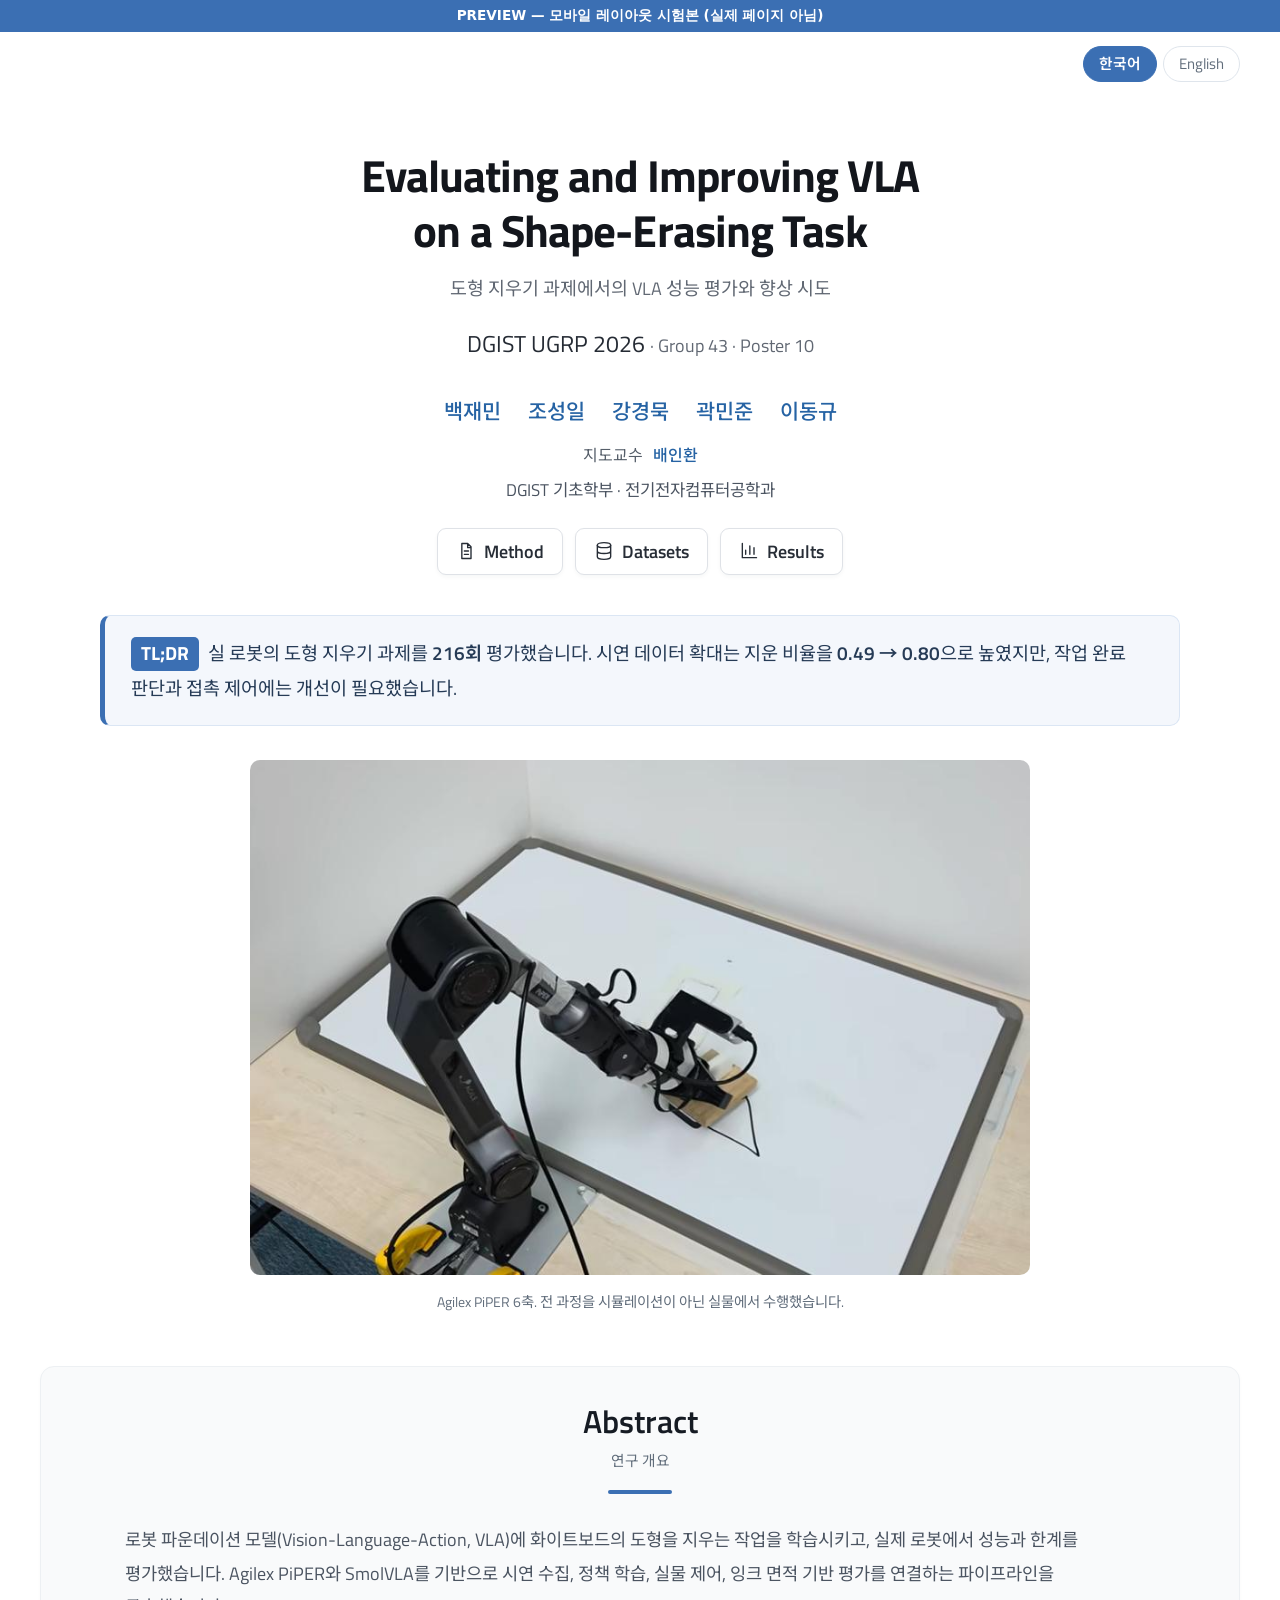
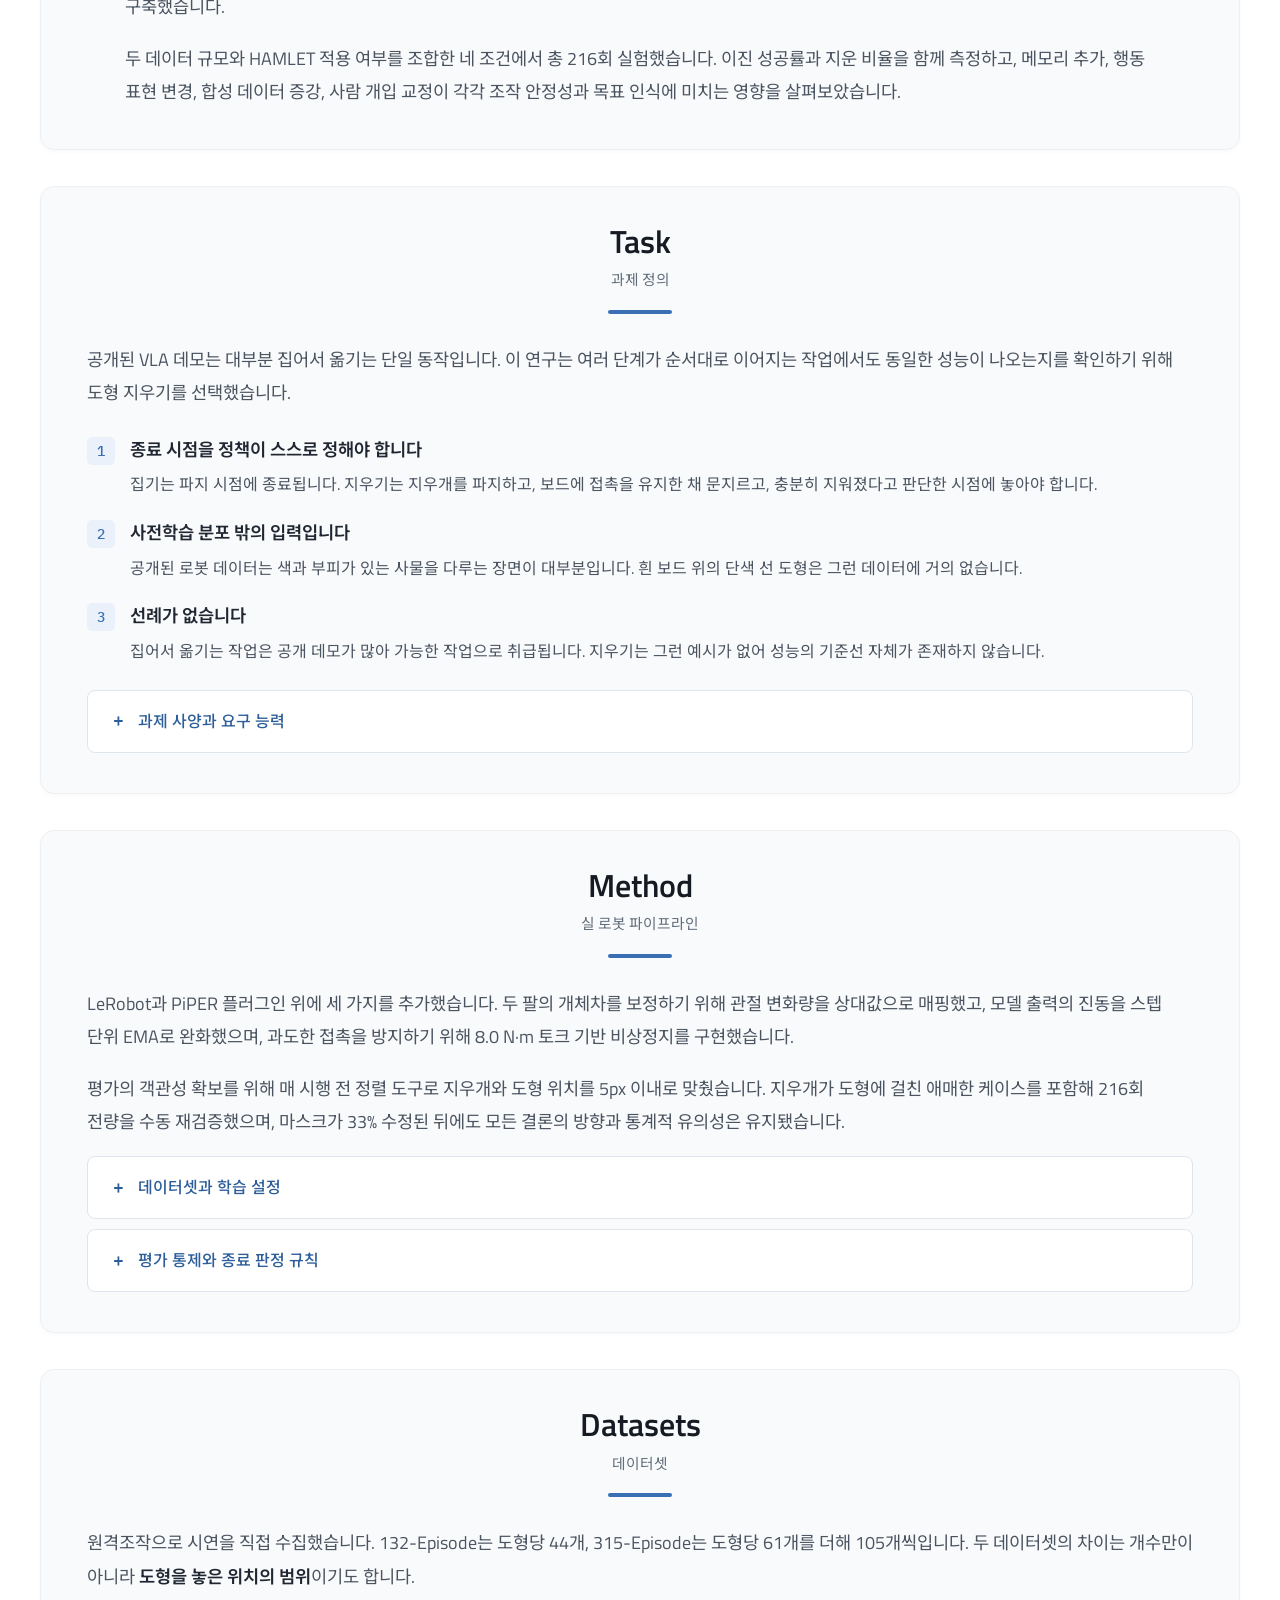
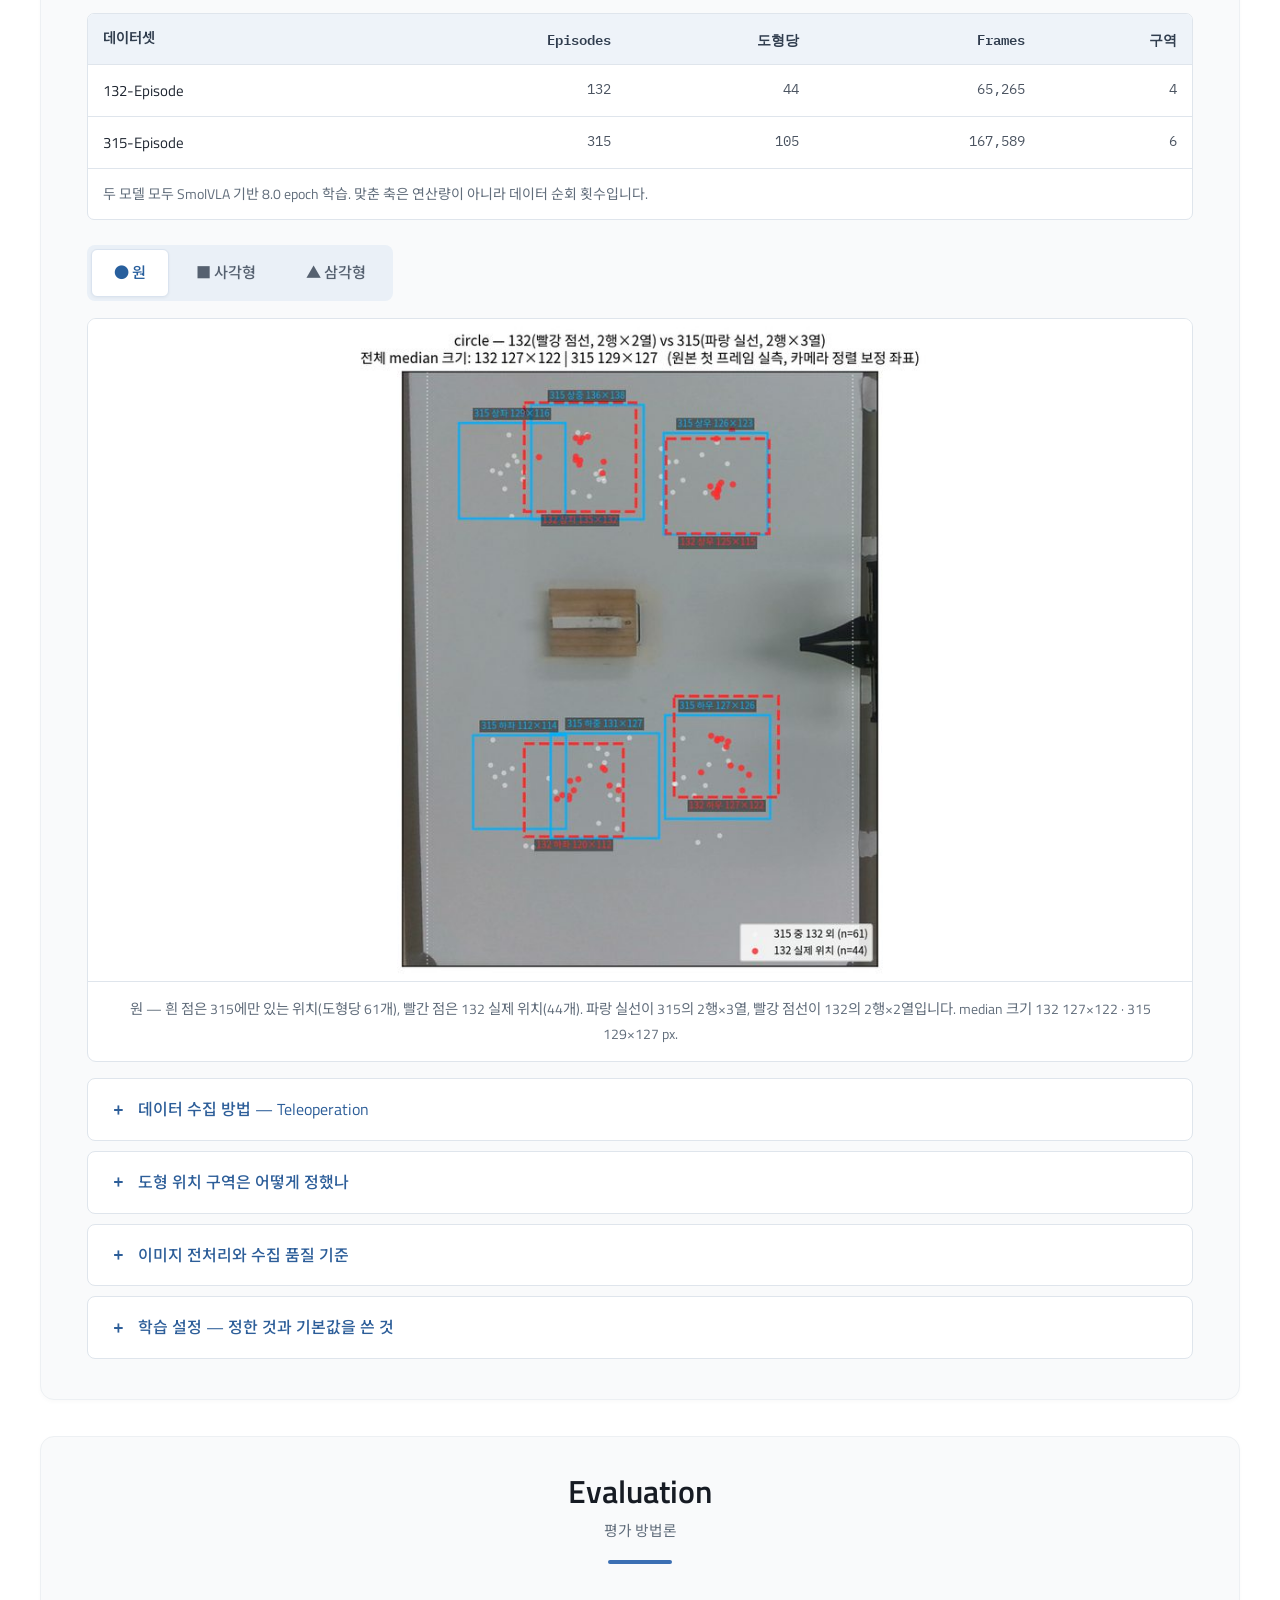
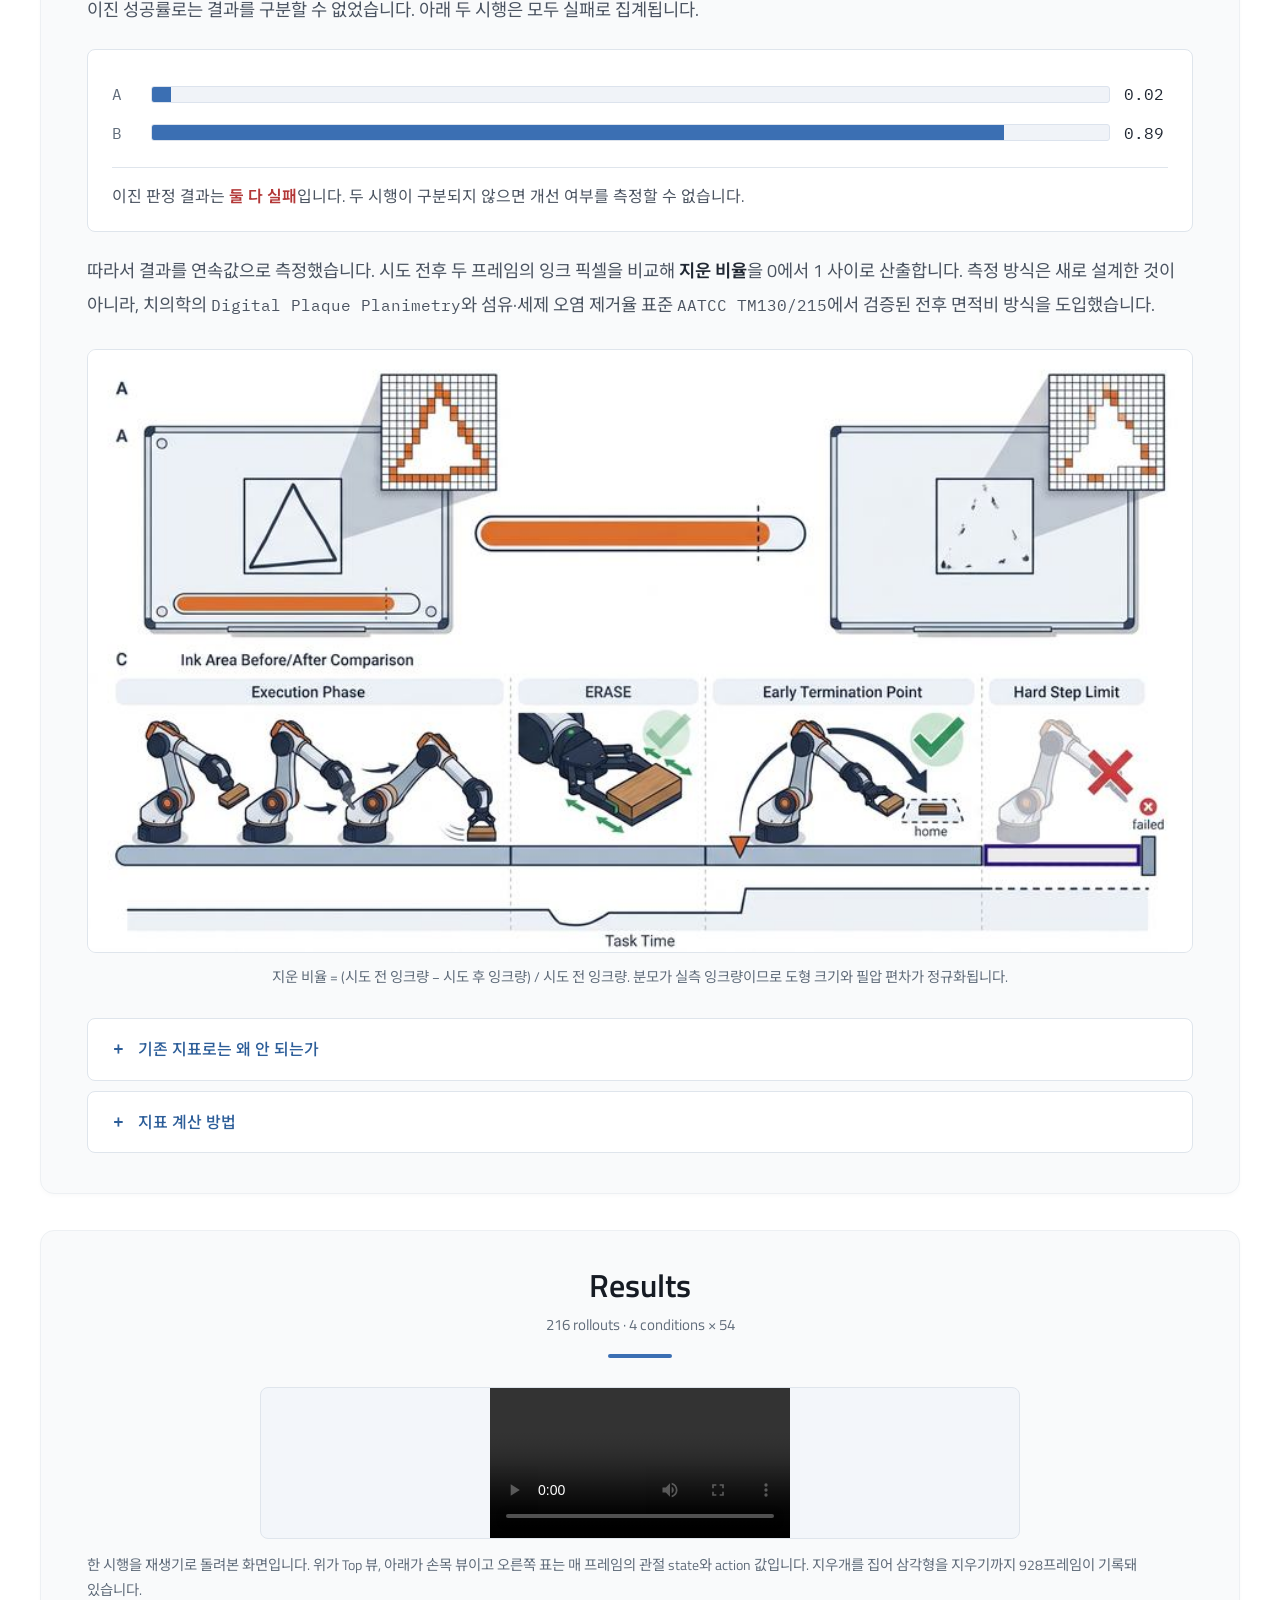
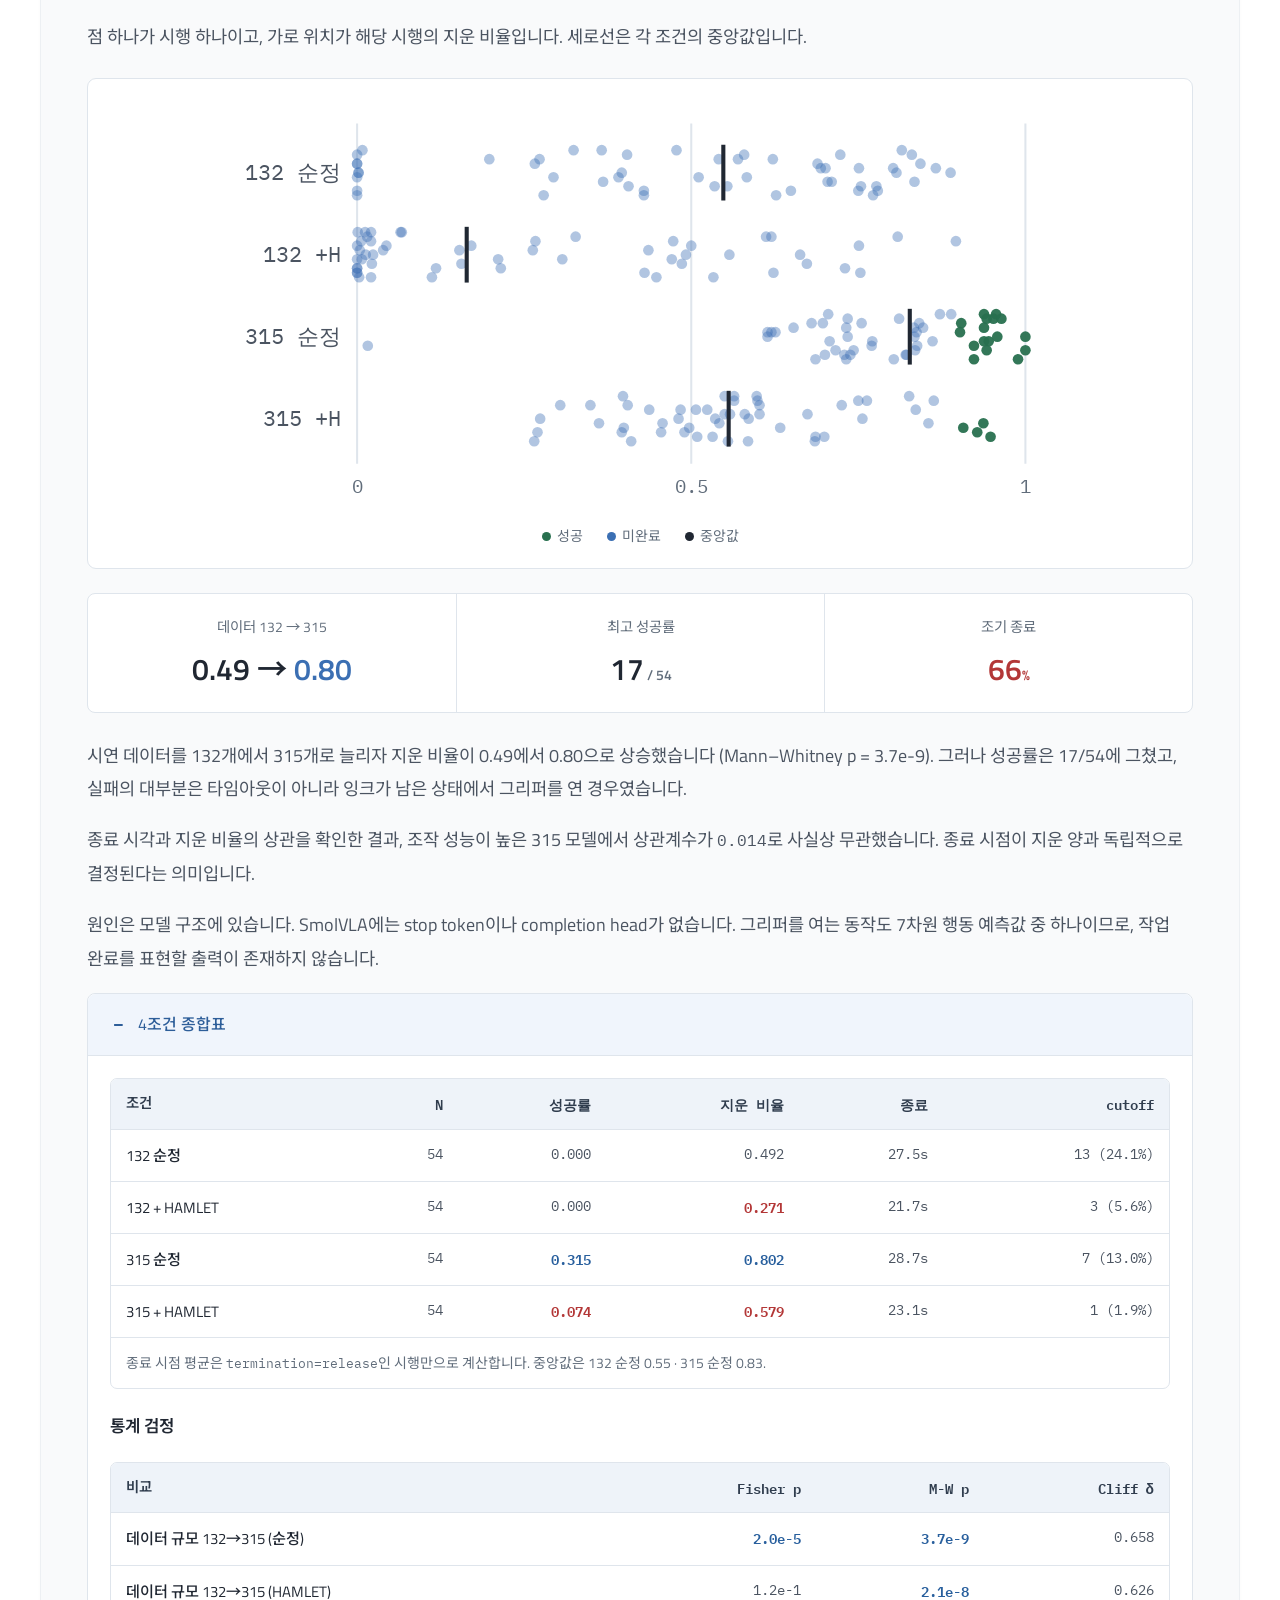
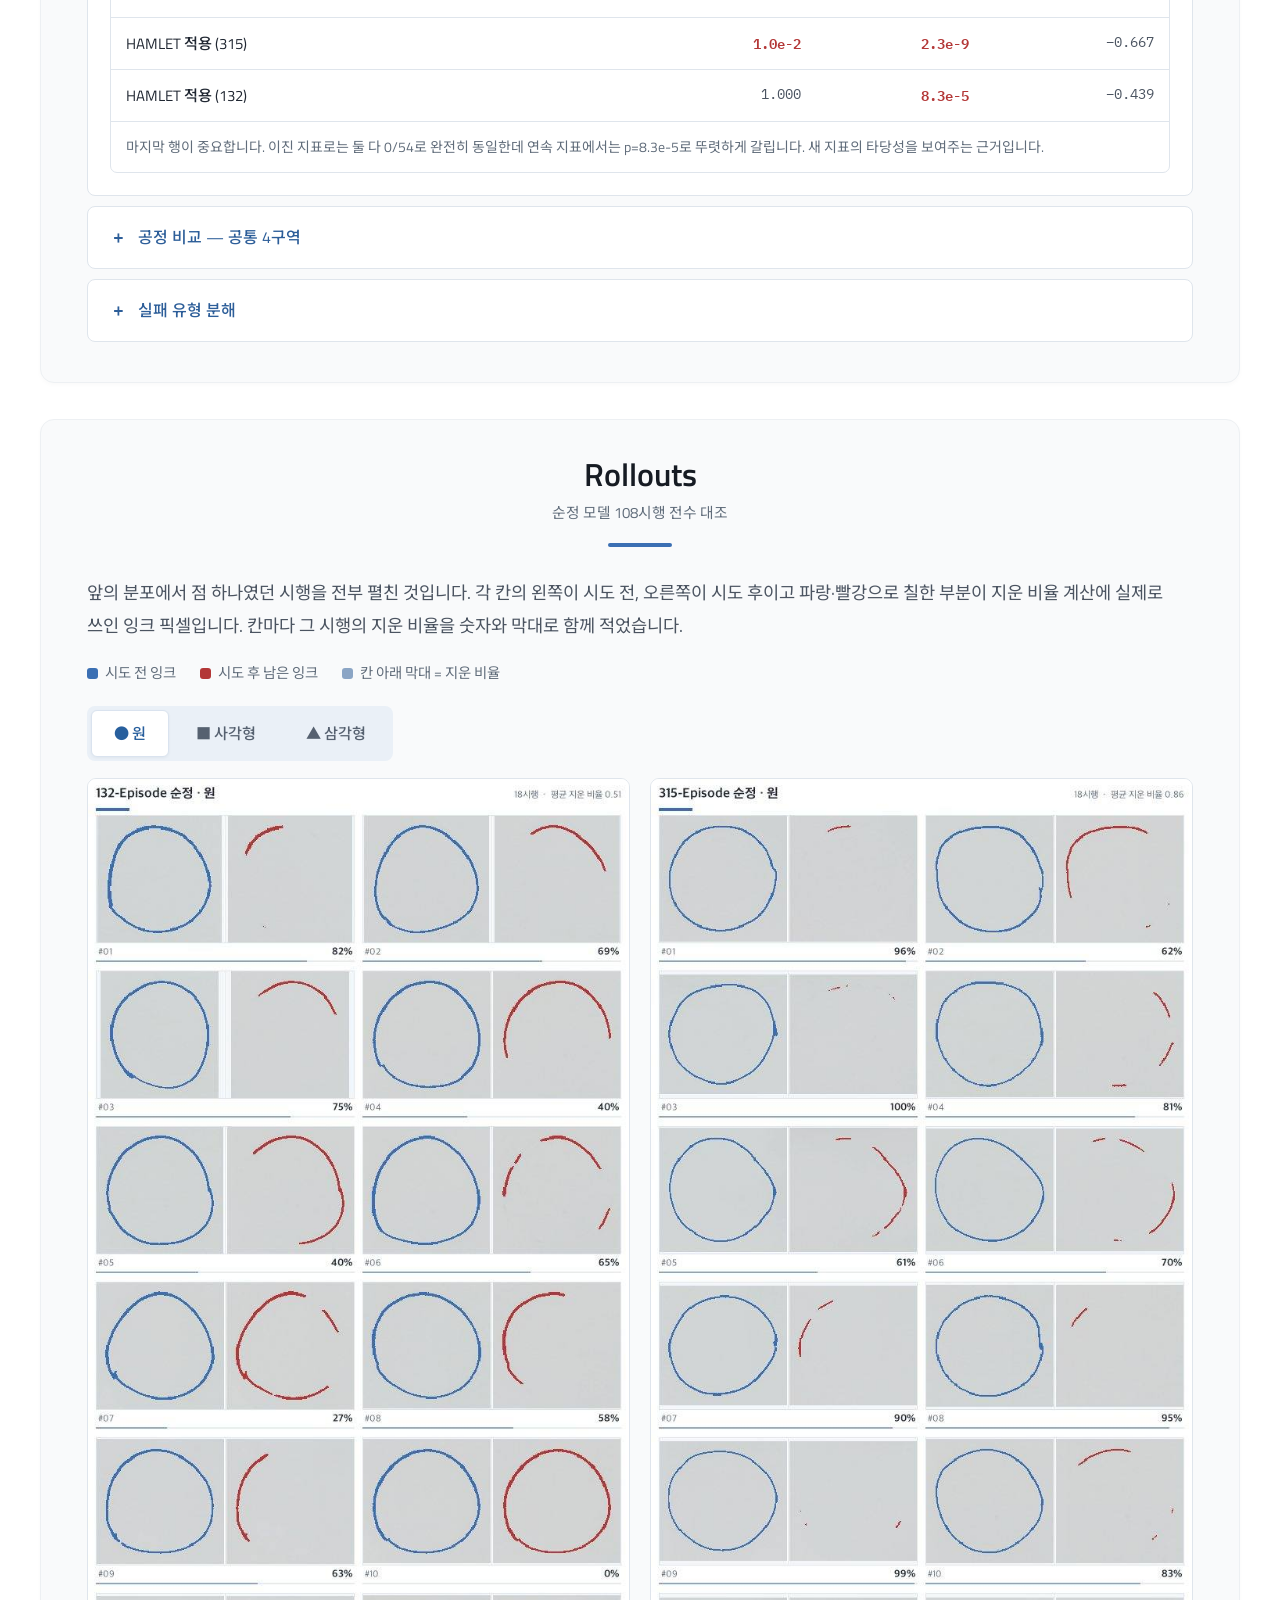
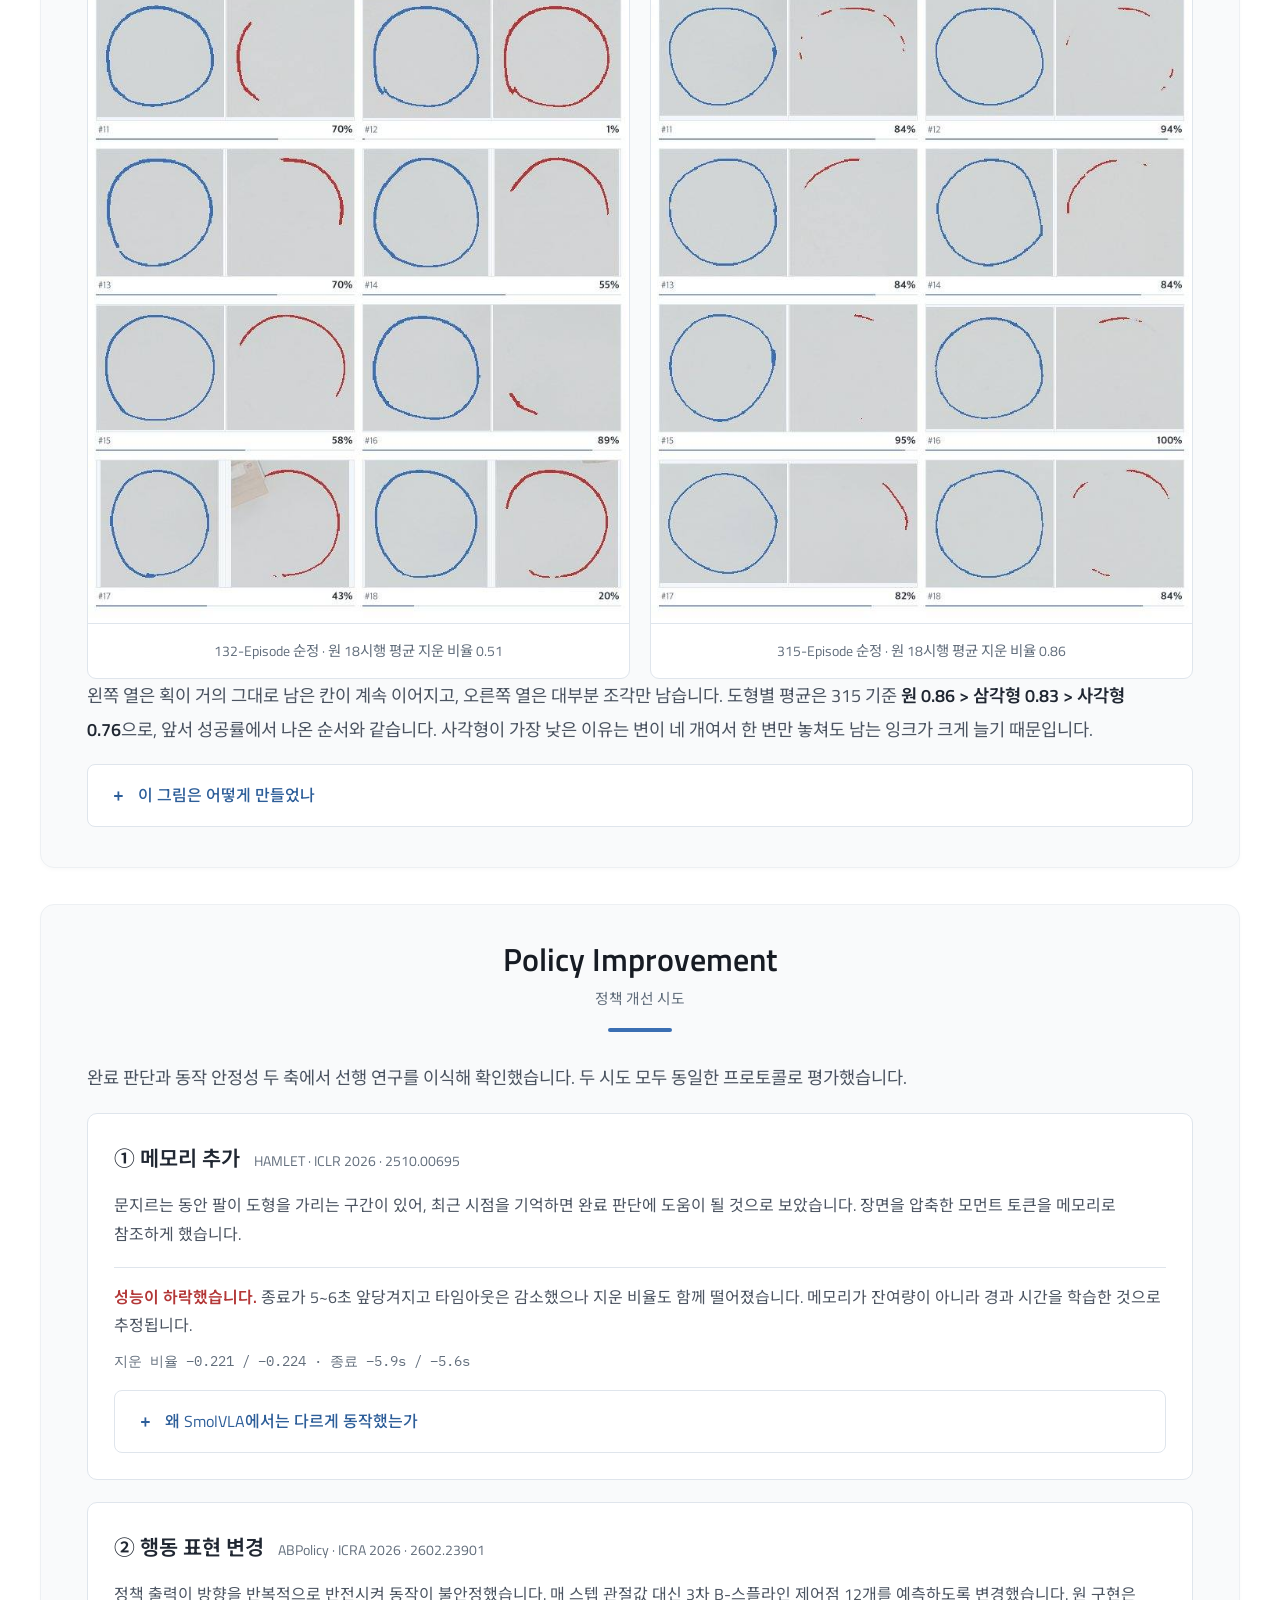
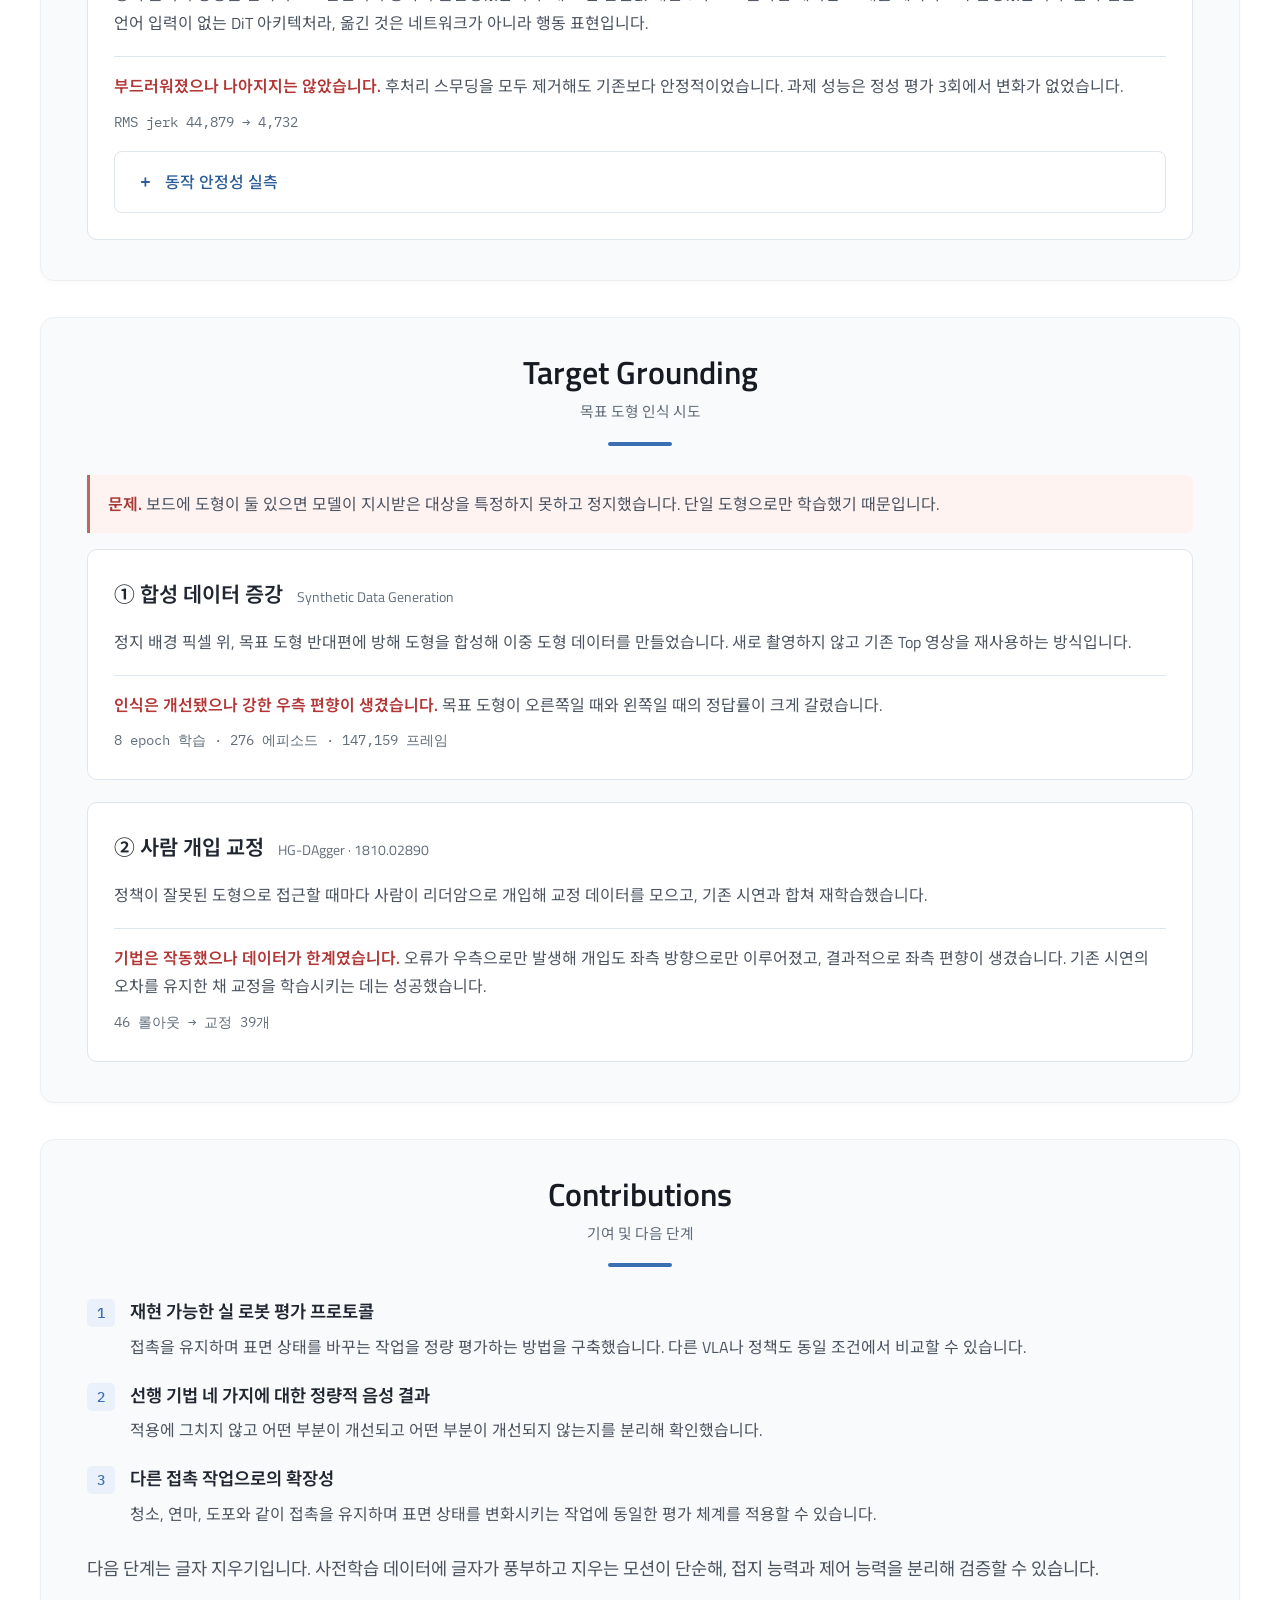
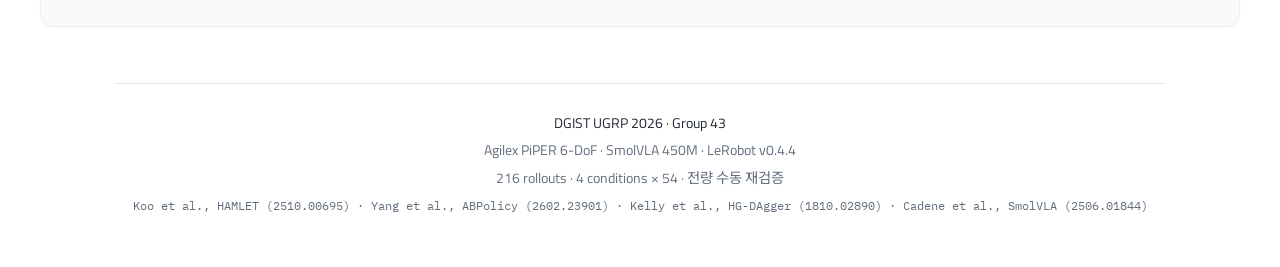
==== preview/index.html @ 8e536b89 "모바일 레이아웃 시험본을 preview/ 에 추가 QR 로 폰에서 여는 것이 주 접근 경로인데 표가 가로로 밀려 읽히지 않는 문제를 고치는 중. 확정 전에 실기기로 확인하려고 pr" ====
<!doctype html>
<html lang="ko">
<head>
<meta charset="utf-8">
<meta name="viewport" content="width=device-width, initial-scale=1">
<meta name="description" content="DGIST UGRP 2026 Group 43 — Evaluating and Improving VLA on a Shape-Erasing Task. SmolVLA와 PiPER를 사용한 216회 실 로봇 평가.">
<meta name="theme-color" content="#ffffff">
<title>Shape-Erasing VLA | DGIST UGRP 2026</title>
<link rel="preconnect" href="https://fonts.googleapis.com">
<link rel="preconnect" href="https://fonts.gstatic.com" crossorigin>
<link href="https://fonts.googleapis.com/css2?family=Titillium+Web:wght@300;400;600;700&family=Noto+Sans+KR:wght@400;500;600;700&family=IBM+Plex+Mono:wght@400;500&display=swap" rel="stylesheet">
<link rel="stylesheet" href="style.css">
<script src="script.js" defer></script>
</head>
<body>
<div style="background:#3b6fb3;color:#fff;text-align:center;padding:7px 12px;font:600 .85rem system-ui,sans-serif">PREVIEW — 모바일 레이아웃 시험본 (실제 페이지 아님)</div>
<a class="skip-link" href="#abstract">본문으로 건너뛰기</a>
<main class="page"><header class="project-header">
  <h1>Evaluating and Improving VLA<br class="desktop-break"> on a Shape-Erasing Task</h1>
  <p class="project-subtitle">도형 지우기 과제에서의 VLA 성능 평가와 향상 시도</p>
  <p class="venue">DGIST UGRP 2026 <span>· Group 43 · Poster 10</span></p>
  <div class="authors" aria-label="연구진"><span>백재민</span><span>조성일</span><span>강경묵</span><span>곽민준</span><span>이동규</span></div>
  <p class="advisor">지도교수 <strong>배인환</strong></p>
  <p class="affiliations">DGIST 기초학부 · 전기전자컴퓨터공학과</p>
  <nav class="resource-links" aria-label="연구 내용 바로가기">
    <a href="#method"><svg aria-hidden="true" viewBox="0 0 24 24"><path d="M7 3h7l4 4v14H7z M14 3v5h4 M10 12h5 M10 16h5"/></svg>Method</a>
    <a href="#datasets"><svg aria-hidden="true" viewBox="0 0 24 24"><ellipse cx="12" cy="5" rx="8" ry="3"/><path d="M4 5v7c0 4 16 4 16 0V5 M4 12v7c0 4 16 4 16 0v-7"/></svg>Datasets</a>
    <a href="#results"><svg aria-hidden="true" viewBox="0 0 24 24"><path d="M4 3v17h17 M8 16v-5 M13 16V6 M18 16v-8"/></svg>Results</a>
  </nav>
</header>
<div class="tldr"><p><span class="tldr-label">TL;DR</span>실 로봇의 도형 지우기 과제를 <strong>216회</strong> 평가했습니다. 시연 데이터 확대는 지운 비율을 <strong>0.49 → 0.80</strong>으로 높였지만, 작업 완료 판단과 접촉 제어에는 개선이 필요했습니다.</p></div>
<figure class="teaser">
    <img src="../robot-setup.jpg" alt="PiPER 로봇 팔이 화이트보드의 도형을 지우는 모습" fetchpriority="high">
    <figcaption>Agilex PiPER 6축. 전 과정을 시뮬레이션이 아닌 실물에서 수행했습니다.</figcaption>
  </figure><section class="paper-section abstract" id="abstract" aria-labelledby="abstract-title">
<div class="section-heading"><h2 id="abstract-title">Abstract</h2><p>연구 개요</p></div>
<p>로봇 파운데이션 모델(Vision-Language-Action, VLA)에 화이트보드의 도형을 지우는 작업을 학습시키고, 실제 로봇에서 성능과 한계를 평가했습니다. Agilex PiPER와 SmolVLA를 기반으로 시연 수집, 정책 학습, 실물 제어, 잉크 면적 기반 평가를 연결하는 파이프라인을 구축했습니다.</p>
<p>두 데이터 규모와 HAMLET 적용 여부를 조합한 네 조건에서 총 216회 실험했습니다. 이진 성공률과 지운 비율을 함께 측정하고, 메모리 추가, 행동 표현 변경, 합성 데이터 증강, 사람 개입 교정이 각각 조작 안정성과 목표 인식에 미치는 영향을 살펴보았습니다.</p>
</section><section class="paper-section" id="task" aria-labelledby="task-title">
  <div class="section-heading"><h2 id="task-title">Task</h2><p>과제 정의</p></div>
  <p>공개된 VLA 데모는 대부분 집어서 옮기는 단일 동작입니다. 이 연구는 여러 단계가 순서대로
    이어지는 작업에서도 동일한 성능이 나오는지를 확인하기 위해 도형 지우기를 선택했습니다.</p>
  <div class="why">
    <div><span class="n">1</span><span><b>종료 시점을 정책이 스스로 정해야 합니다</b>
      집기는 파지 시점에 종료됩니다. 지우기는 지우개를 파지하고, 보드에 접촉을 유지한 채 문지르고,
      충분히 지워졌다고 판단한 시점에 놓아야 합니다.</span></div>
    <div><span class="n">2</span><span><b>사전학습 분포 밖의 입력입니다</b>
      공개된 로봇 데이터는 색과 부피가 있는 사물을 다루는 장면이 대부분입니다.
      흰 보드 위의 단색 선 도형은 그런 데이터에 거의 없습니다.</span></div>
    <div><span class="n">3</span><span><b>선례가 없습니다</b>
      집어서 옮기는 작업은 공개 데모가 많아 가능한 작업으로 취급됩니다.
      지우기는 그런 예시가 없어 성능의 기준선 자체가 존재하지 않습니다.</span></div>
  </div>

  <details><summary>과제 사양과 요구 능력</summary><div class="dbody">
    <div class="tw" tabindex="0" role="region" aria-label="데이터 표"><table>
      <tr><td class="k">공식 과제명</td><td>로봇 파운데이션 모델 기반 데이터 효율적 작업 적응 기술 연구</td></tr>
      <tr><td class="k">최종 검증 Task</td><td>보드에 쓰인 여러 글자 중 지시된 글자만 골라 지우기</td></tr>
      <tr><td class="k">이번 단계</td><td>단일 도형 지우기로 파이프라인·평가 체계 구축 및 baseline 확보</td></tr>
      <tr><td class="k">모델</td><td>SmolVLA <span class="mono">lerobot/smolvla_base</span> · 450M</td></tr>
      <tr><td class="k">로봇</td><td>Agilex PiPER 6-DoF · leader/follower 2대</td></tr>
      <tr><td class="k">프레임워크</td><td>LeRobot v0.4.4 + 자체 PiPER 플러그인 · Python 3.10</td></tr>
    </table></div>
    <h4>요구되는 능력 세 가지</h4>
    <ul>
      <li><b>시각·언어 인식</b> — 텍스트 지시로 삭제 대상을 식별</li>
      <li><b>공간 grounding</b> — 대상이 보드 어디에 있는지 파악하고 접촉 지점 결정</li>
      <li><b>접촉 조작 제어</b> — 지우개를 파지한 뒤 대상 영역을 문지름</li>
    </ul>
    <h4>SmolVLA 구조에서 미리 알아둘 점</h4>
    <p>SmolVLA는 π₀ 구조를 계승했고, 이미지·언어 층과 행동 층이 레이어마다 번갈아 실행되며
      K/V를 주고받습니다. 한 번의 추론으로 앞으로 50스텝치 행동(action chunk)을 통째로 냅니다.</p>
    <div class="warn"><b>stop token도 completion head도 없습니다.</b>
      그리퍼를 여는 것조차 7차원 행동 예측값 중 하나일 뿐이라,
      모델에는 작업 완료를 표현할 출력 자체가 존재하지 않습니다.
      이 사실이 뒤의 모든 결과를 설명합니다.</div>
  </div></details>
</section>
<section class="paper-section" id="method" aria-labelledby="method-title">
  <div class="section-heading"><h2 id="method-title">Method</h2><p>실 로봇 파이프라인</p></div>
  
  <p>LeRobot과 PiPER 플러그인 위에 세 가지를 추가했습니다. 두 팔의 개체차를 보정하기 위해
    관절 변화량을 상대값으로 매핑했고, 모델 출력의 진동을 스텝 단위 EMA로 완화했으며,
    과도한 접촉을 방지하기 위해 8.0 N·m 토크 기반 비상정지를 구현했습니다.</p>
  <p>평가의 객관성 확보를 위해 매 시행 전 정렬 도구로 지우개와 도형 위치를 5px 이내로 맞췄습니다.
    지우개가 도형에 걸친 애매한 케이스를 포함해 216회 전량을 수동 재검증했으며,
    마스크가 33% 수정된 뒤에도 모든 결론의 방향과 통계적 유의성은 유지됐습니다.</p>

  

  <details><summary>데이터셋과 학습 설정</summary><div class="dbody">
    <div class="tw" tabindex="0" role="region" aria-label="데이터 표"><table>
      <thead><tr><th>데이터셋</th><th class="n">Ep</th><th class="n">Frames</th><th>구역</th></tr></thead>
      <tr><td class="k">pick_up_the_eraser_132</td><td class="n">132</td><td class="n">65,265</td><td>4</td></tr>
      <tr><td class="k">pick_up_the_eraser_315</td><td class="n">315</td><td class="n">167,589</td><td>6</td></tr>
      <caption>두 모델 모두 8.0 epoch. 맞춘 축은 연산량이 아니라 데이터 순회 횟수입니다.</caption>
    </table></div>
    <h4>구역은 어떻게 정했나</h4>
    <p>315개 원본 녹화의 도형 위치를 전수 측정한 뒤, 상단·하단으로 나누고 각 행에서
      bounding box에 <b>k-means</b>를 적용해 좌·중·우로 나눴습니다. 결과가 6구역이고
      상단:하단이 균등하게 분할됩니다. 132에는 가운데 열 시연이 없습니다.</p>
    <h4>우리가 정한 것과 기본값을 쓴 것</h4>
    <div class="tw" tabindex="0" role="region" aria-label="데이터 표"><table>
      <thead><tr><th>설정</th><th class="n">값</th><th>출처</th></tr></thead>
      <tr><td class="k">Base model</td><td class="n">smolvla_base</td><td>프로젝트 결정</td></tr>
      <tr><td class="k">Batch size</td><td class="n">8</td><td>프로젝트 결정 — smoke test로 검증</td></tr>
      <tr><td class="k">Mixed precision</td><td class="n">BF16</td><td>프로젝트 결정</td></tr>
      <tr><td class="k">chunk_size</td><td class="n">50</td><td>preset 유지</td></tr>
      <tr><td class="k">freeze_vision_encoder</td><td class="n">true</td><td>preset 유지 — 최적이라 검증한 것 아님</td></tr>
      <tr><td class="k">Learning rate</td><td class="n">1e-4</td><td>preset 유지 — LR search 안 함</td></tr>
      <tr><td class="k">Image augmentation</td><td class="n">비활성</td><td>기본값 유지</td></tr>
    </table></div>
    <div class="warn"><b>이 비교의 한계.</b>
      epoch는 맞췄지만 데이터 규모와 학습 스텝이 함께 늘어난 것은 사실이라,
      둘을 완전히 분리한 비교는 아닙니다. 그래서 공통 4구역 집계를 함께 제시합니다.</div>
  </div></details>

  <details><summary>평가 통제와 종료 판정 규칙</summary><div class="dbody">
    <p>실기 로봇 평가는 실험자 주관과 공간 배치 편향이 끼기 쉽습니다.
      실기 VLA 벤치마크 프로토콜인 <b>VLA-Replica</b>를 따랐습니다.</p>
    <ul>
      <li><b>시각적 사전 정렬</b> — 카메라 스트림 위에 학습 데이터 기준 bbox를 실시간 투영해
        매 시행 전 5px 이내로 배치</li>
      <li><b>Wilson score 95% CI</b> — 유한 표본이므로 점 추정치 대신 신뢰구간을 기본 보고</li>
      <li><b>실패 모드 분해</b> — 파지 시각·종료 시각·종료 유형을 독립 기록해
        조작 실패와 판단 실패를 분리</li>
    </ul>
    <h4>종료 판정 — 사람이 아니라 규칙이 정한다</h4>
    <div class="tw" tabindex="0" role="region" aria-label="데이터 표"><table>
      <thead><tr><th>판정</th><th>조건</th><th>근거</th></tr></thead>
      <tr><td class="k">파지 성립</td><td class="spec">지령 8~35가 15프레임 유지 · 폭 ≤ 3</td>
        <td>접근 램프가 같은 대역을 통과함. 폭 조건이 없으면 오검출</td></tr>
      <tr><td class="k">놓기 발생</td><td class="spec">파지 대비 +15 이상 · 5프레임 연속</td>
        <td>한 스텝 튐으로 실물 시도를 끊으면 되돌릴 수 없음</td></tr>
      <tr><td class="k">유효 인정</td><td class="spec">놓기 전 파지 120프레임 이상</td>
        <td>미만은 헛손질로 보고 재파지 대기</td></tr>
      <tr><td class="k">타임아웃</td><td class="spec">2,100스텝 (70초)</td>
        <td>시연 중앙값 720프레임의 약 2.9배</td></tr>
    </table></div>
    <div class="warn"><b>이 설계 자체가 결과의 전제입니다.</b>
      종료 조건은 정책이 그리퍼를 여는 행동을 관측하면 그것을 끝으로 해석합니다.
      잉크가 실제로 지워졌는지 확인해서 멈추는 것이 아닙니다.</div>
  </div></details>
</section>
<section class="paper-section" id="datasets" aria-labelledby="datasets-title">
  <div class="section-heading"><h2 id="datasets-title">Datasets</h2><p>데이터셋</p></div>
  <p>원격조작으로 시연을 직접 수집했습니다. 132-Episode는 도형당 44개,
    315-Episode는 도형당 61개를 더해 105개씩입니다. 두 데이터셋의 차이는 개수만이 아니라
    <strong>도형을 놓은 위치의 범위</strong>이기도 합니다.</p>
  <div class="tw" tabindex="0" role="region" aria-label="데이터 표"><table>
    <thead><tr><th>데이터셋</th><th class="n">Episodes</th><th class="n">도형당</th>
      <th class="n">Frames</th><th class="n">구역</th></tr></thead>
    <tr><td class="k">132-Episode</td><td class="n">132</td><td class="n">44</td>
      <td class="n">65,265</td><td class="n">4</td></tr>
    <tr><td class="k">315-Episode</td><td class="n">315</td><td class="n">105</td>
      <td class="n">167,589</td><td class="n">6</td></tr>
    <caption>두 모델 모두 SmolVLA 기반 8.0 epoch 학습. 맞춘 축은 연산량이 아니라 데이터 순회 횟수입니다.</caption>
  </table></div>

  <div class="tabs" role="group" aria-label="데이터셋 도형 선택">
    <button id="zA" aria-pressed="true"  onclick="setZone('circle')">● 원</button>
    <button id="zB" aria-pressed="false" onclick="setZone('rectangle')">■ 사각형</button>
    <button id="zC" aria-pressed="false" onclick="setZone('triangle')">▲ 삼각형</button>
  </div>
  <figure class="shot" style="margin:0 0 16px">
    <img id="zoneImg" src="../img/zones-circle.jpg" alt="K-means 구역 경계" loading="lazy">
    <figcaption id="zoneCap">원 — 흰 점은 315에만 있는 위치(도형당 61개), 빨간 점은 132 실제 위치(44개). 파랑 실선이 315의 2행×3열, 빨강 점선이 132의 2행×2열입니다. median 크기 132 127×122 · 315 129×127 px.</figcaption>
  </figure>

<details><summary>데이터 수집 방법 — Teleoperation</summary><div class="dbody">
    <p>리더암과 팔로워암 두 대를 써서, 사람이 리더암을 움직이면 팔로워암이 따라 하고
      그 동작이 그대로 녹화됩니다. 시뮬레이션이 아니라 실제 로봇이 움직인 기록입니다.</p>
    <p>두 팔의 개체차 때문에 관절 절대값을 그대로 보내면 동작이 어긋납니다.
      시작 자세를 맞춘 뒤 <b>관절 변화량만 상대값으로</b> 전달하고, 팔로워암의 현재값을
      기준으로 움직이게 했습니다. 스텝당 최대 변화량도 제한해 급격한 동작을 막았습니다.</p>
    <figure style="margin:0 0 14px;text-align:center">
      <div class="vwrap">
        <video id="teleop" controls playsinline preload="metadata" loop
               onloadedmetadata="vidReady('teleop','teleopPh')">
          <source src="../teleop.mp4" type="video/mp4">
        </video>
        <div class="vph" id="teleopPh" hidden>
          <b>영상을 재생할 수 없습니다</b><span>브라우저가 mp4를 지원하지 않는 경우입니다</span>
        </div>
      </div>
      <figcaption style="text-align:left">사람이 리더암을 잡고 움직이면 팔로워암이 그대로 따라 하고, 그 동작이 녹화됩니다.
        이렇게 모은 시연이 132개 또는 315개 모여 하나의 데이터셋이 됩니다.</figcaption>
    </figure>
    <h4>녹화되는 것</h4>
    <ul>
      <li>Top·Wrist 두 대의 RGB 영상</li>
      <li>관절 7축 위치 — 이번 학습에 실제로 쓴 입력</li>
      <li>관절 effort와 속도 — 접촉 세기를 남기기 위해 함께 녹화했으나 이번 학습에는 미사용</li>
    </ul>
  </div></details>

  <details><summary>도형 위치 구역은 어떻게 정했나</summary><div class="dbody">
    <p>315개 원본 녹화의 도형 위치를 전수 측정한 뒤, 상단·하단으로 나누고 각 행에서
      bounding box에 <b>k-means</b>를 적용해 좌·중·우로 나눴습니다.
      결과가 2행 × 3열 = 6구역이고, 상단과 하단이 균등하게 분할됩니다.</p>
    <p>132-Episode는 같은 방식으로 나누면 2행 × 2열 = 4구역이 됩니다.
      두 데이터셋은 같은 구역을 나눠 쓰는 것이 아니라 <b>분할 자체가 다릅니다.</b>
      그래서 132와 315를 공정하게 비교할 때는 겹치는 4구역만 따로 집계합니다.</p>
    <p>평가는 구역마다 <b>9회씩</b> 균등 배분해 조건당 54회를 돌렸습니다.
      공간 배치 편향이 결과에 섞이지 않도록 한 것입니다.</p>
  </div></details>

  <details><summary>이미지 전처리와 수집 품질 기준</summary><div class="dbody">
    <div class="eq">1280×720 원본
  → (280, 0)에서 720×720 정사각형 크롭
  → 512×512로 축소 (INTER_AREA)
  → HEVC 저장</div>
    <p>Top과 Wrist 카메라에 같은 크롭을 씁니다. 실물 추론에서도 라이브 영상에
      <b>동일한 크롭·리사이즈</b>를 적용합니다. 학습과 추론의 입력 형태가 어긋나면 안 되기 때문입니다.</p>
    <h4>에피소드 폐기 기준</h4>
    <p>수집 전에 미리 정해두었습니다 — 충돌이나 작업공간 이탈 등 안전 문제, 카메라 가림으로
      성공 판단 불가, 녹화 중단이나 프레임 누락, leader/follower 매핑 오류로 인한 튐,
      작업과 무관한 동작이 대부분을 차지하는 경우.</p>
  </div></details>

  <details><summary>학습 설정 — 정한 것과 기본값을 쓴 것</summary><div class="dbody">
    <div class="tw" tabindex="0" role="region" aria-label="데이터 표"><table>
      <thead><tr><th>설정</th><th class="n">값</th><th>출처</th></tr></thead>
      <tr><td class="k">Base model</td><td class="n">smolvla_base</td><td>프로젝트 결정</td></tr>
      <tr><td class="k">Batch size</td><td class="n">8</td><td>프로젝트 결정 — smoke test로 검증</td></tr>
      <tr><td class="k">Mixed precision</td><td class="n">BF16</td><td>프로젝트 결정</td></tr>
      <tr><td class="k">Epoch</td><td class="n">8.0</td><td>프로젝트 결정 — 두 조건 동일</td></tr>
      <tr><td class="k">chunk_size</td><td class="n">50</td><td>preset 유지</td></tr>
      <tr><td class="k">freeze_vision_encoder</td><td class="n">true</td><td>preset 유지 — 최적이라 검증한 것 아님</td></tr>
      <tr><td class="k">Learning rate</td><td class="n">1e-4</td><td>preset 유지 — LR search 안 함</td></tr>
      <tr><td class="k">Image augmentation</td><td class="n">비활성</td><td>기본값 유지</td></tr>
    </table></div>
    <div class="warn"><b>이 비교의 한계.</b>
      epoch는 맞췄지만 데이터 규모와 학습 스텝이 함께 늘어난 것은 사실이라,
      둘을 완전히 분리한 비교는 아닙니다. 그래서 공통 4구역 집계를 함께 제시합니다.</div>
  </div></details>
</section>
<section class="paper-section" id="evaluation" aria-labelledby="evaluation-title">
  <div class="section-heading"><h2 id="evaluation-title">Evaluation</h2><p>평가 방법론</p></div>
  <p>이진 성공률로는 결과를 구분할 수 없었습니다. 아래 두 시행은 모두 실패로 집계됩니다.</p>
  <div class="demo">
    <div class="row"><span class="lab">A</span>
      <span class="track"><i style="width:2%"></i></span>
      <span class="val">0.02</span></div>
    <div class="row"><span class="lab">B</span>
      <span class="track"><i style="width:89%"></i></span>
      <span class="val">0.89</span></div>
    <div class="verdict">이진 판정 결과는 <b>둘 다 실패</b>입니다. 두 시행이 구분되지 않으면 개선 여부를 측정할 수 없습니다.</div>
  </div>
  <p>따라서 결과를 연속값으로 측정했습니다. 시도 전후 두 프레임의 잉크 픽셀을 비교해
    <strong>지운 비율</strong>을 0에서 1 사이로 산출합니다. 측정 방식은 새로 설계한 것이 아니라,
    치의학의 <span class="mono">Digital Plaque Planimetry</span>와 섬유·세제 오염 제거율 표준
    <span class="mono">AATCC TM130/215</span>에서 검증된 전후 면적비 방식을 도입했습니다.</p>
  <figure>
    <img src="../erasure-metric.jpg" alt="시도 전후 잉크 면적 비교 도식" loading="lazy">
    <figcaption>지운 비율 = (시도 전 잉크량 − 시도 후 잉크량) / 시도 전 잉크량.
      분모가 실측 잉크량이므로 도형 크기와 필압 편차가 정규화됩니다.</figcaption>
  </figure>

  <details><summary>기존 지표로는 왜 안 되는가</summary><div class="dbody">
    <div class="tw" tabindex="0" role="region" aria-label="데이터 표"><table>
      <thead><tr><th>선행 연구</th><th>평가 방식</th><th>한계</th></tr></thead>
      <tr><td class="k">Liu, Kang &amp; Ha<br><span class="mono">2502.12599</span></td>
        <td>접촉력 유지 · waypoint 오차</td>
        <td>표면 상태를 관측하지 않음. 논문이 스스로 <b>blind policy</b>라 명시</td></tr>
      <tr><td class="k">Touch in the Wild<br><span class="mono">2507.15062</span></td>
        <td>촉각 기반 접촉 · 이진 성공</td><td>수행 정도가 소실됨</td></tr>
      <tr><td class="k">CleanUpBench<br><span class="mono">2508.05543</span></td>
        <td>Coverage Ratio</td>
        <td>엔드이펙터 <b>궤적</b>의 커버리지일 뿐. 압력 없이 스쳐도 100%</td></tr>
      <tr><td class="k">OpenGVL · ProgVLA</td><td>VLM 기반 진행도 추정</td>
        <td>신경망 근사 모델이라 Ground Truth가 될 수 없음</td></tr>
    </table></div>
  </div></details>

  <details><summary>지표 계산 방법</summary><div class="dbody">
    <div class="eq">Top 카메라 프레임 (1280×720)
  ↓ 1. 보드 ROI 크롭 + 조명 적응형 White Level
  ↓ 2. 마커 분할 + 채도 이원화 (나무 블록·로봇 팔 제거)
  ↓ 3. 근접 획 병합 (Union-Find) + Extent 기하 분류
  ↓ 4. Reference / Judge 시점 픽셀 잉크량 산출
  ↓ 5. 이상치는 20배 확대 픽셀 에디터로 수동 보정</div>
    <h4>조명 적응형 기준선</h4>
    <p>보드 조명이 균일하지 않아 고정 임계 대신 ROI 내 Grayscale의 90번째 백분위수를
      동적 White 기준선으로 잡습니다.</p>
    <div class="eq">White   = Percentile₉₀( Gray_board )
ink_thr = White × 0.72</div>
    <h4>채도 임계를 두 단계로 나눈 이유</h4>
    <ul>
      <li><b>도형 검출 <span class="mono">MAX_SAT = 25</span></b> — 나무 지우개 블록의 채도가 45~84라
        걸러내지 않으면 외곽선 병합 때 도형으로 묶입니다.</li>
      <li><b>픽셀 측정 <span class="mono">INK_MAX_SAT = 45</span></b> — 검은 마커도 경계부 색수차로
        채도가 26~49까지 오릅니다. 25로 두면 잉크가 잘려 <b>분모가 과소평가</b>됩니다.</li>
    </ul>
    <h4>도형 분류 — 꼭짓점 대신 Extent</h4>
    <div class="eq">Extent = Area(ConvexHull) / Area(MinAreaRect)

Triangle    Extent &lt; 0.63          (이론값 0.50)
Rectangle   Extent &gt; 0.88          (이론값 1.00)
Circle      0.63 ≤ Extent ≤ 0.88   (이론값 π/4 ≈ 0.785)</div>
    <h4>최종 수식</h4>
    <div class="eq">ink(bbox) = (1/|bbox|) · Σ 1[ Gray &lt; ink_thr ∧ Sat ≤ 45 ]

erased_target = clip( (ink_before − ink_after) / ink_before , 0, 1 )</div>
    <p>도형 bounding box 내부에서만 계산하므로 지우개 배치 위치나 파지 구간은 측정에서 빠집니다.</p>
  </div></details>

  
</section>
<section class="paper-section" id="results" aria-labelledby="results-title">
  <div class="section-heading"><h2 id="results-title">Results</h2><p>216 rollouts · 4 conditions × 54</p></div>
  <figure style="margin:0 0 18px;text-align:center">
    <div class="vwrap">
      <video id="replay" controls playsinline preload="metadata" loop
             onloadedmetadata="vidReady('replay','replayPh')">
        <source src="../dataset-replay.mp4" type="video/mp4">
      </video>
      <div class="vph" id="replayPh" hidden>
        <b>영상을 재생할 수 없습니다</b><span>브라우저가 mp4를 지원하지 않는 경우입니다</span>
      </div>
    </div>
    <figcaption style="text-align:left">한 시행을 재생기로 돌려본 화면입니다. 위가 Top 뷰, 아래가 손목 뷰이고
      오른쪽 표는 매 프레임의 관절 state와 action 값입니다.
      지우개를 집어 삼각형을 지우기까지 928프레임이 기록돼 있습니다.</figcaption>
  </figure>

  <p>점 하나가 시행 하나이고, 가로 위치가 해당 시행의 지운 비율입니다.
    세로선은 각 조건의 중앙값입니다.</p>
  <div class="chart" tabindex="0" role="region" aria-label="조건별 지운 비율 분포">
    <svg id="strip" viewBox="0 0 400 200" role="img" aria-label="조건별 지운 비율 분포"></svg>
    <div class="legend">
      <span><i style="background:var(--green)"></i>성공</span>
      <span><i style="background:var(--navy)"></i>미완료</span>
      <span><i style="background:var(--ink)"></i>중앙값</span>
    </div>
  </div>
  <dl class="stats">
    <div><dt>데이터 132 → 315</dt><dd>0.49 → <span style="color:var(--navy)">0.80</span></dd></div>
    <div><dt>최고 성공률</dt><dd>17<span style="font-size:14px;color:var(--ink3)"> / 54</span></dd></div>
    <div><dt>조기 종료</dt><dd style="color:var(--red)">66<span style="font-size:14px">%</span></dd></div>
  </dl>
  <p>시연 데이터를 132개에서 315개로 늘리자 지운 비율이 0.49에서 0.80으로 상승했습니다
    (Mann–Whitney p = 3.7e-9). 그러나 성공률은 17/54에 그쳤고, 실패의 대부분은
    타임아웃이 아니라 잉크가 남은 상태에서 그리퍼를 연 경우였습니다.</p>
  <p>종료 시각과 지운 비율의 상관을 확인한 결과, 조작 성능이 높은 315 모델에서
    상관계수가 <span class="mono">0.014</span>로 사실상 무관했습니다.
    종료 시점이 지운 양과 독립적으로 결정된다는 의미입니다.</p>
  <p>원인은 모델 구조에 있습니다. SmolVLA에는 stop token이나 completion head가 없습니다.
    그리퍼를 여는 동작도 7차원 행동 예측값 중 하나이므로, 작업 완료를 표현할 출력이
    존재하지 않습니다.</p>

  <details open><summary>4조건 종합표</summary><div class="dbody">
    <div class="tw" tabindex="0" role="region" aria-label="데이터 표"><table>
      <thead><tr><th>조건</th><th class="n">N</th><th class="n">성공률</th><th class="n">지운 비율</th>
        <th class="n">종료</th><th class="n">cutoff</th></tr></thead>
      <tr><td class="k">132 순정</td><td class="n">54</td><td class="n">0.000</td><td class="n">0.492</td>
        <td class="n">27.5s</td><td class="n">13 (24.1%)</td></tr>
      <tr><td class="k">132 + HAMLET</td><td class="n">54</td><td class="n">0.000</td>
        <td class="n dn">0.271</td><td class="n">21.7s</td><td class="n">3 (5.6%)</td></tr>
      <tr><td class="k">315 순정</td><td class="n">54</td><td class="n up">0.315</td>
        <td class="n up">0.802</td><td class="n">28.7s</td><td class="n">7 (13.0%)</td></tr>
      <tr><td class="k">315 + HAMLET</td><td class="n">54</td><td class="n dn">0.074</td>
        <td class="n dn">0.579</td><td class="n">23.1s</td><td class="n">1 (1.9%)</td></tr>
      <caption>종료 시점 평균은 <span class="mono">termination=release</span>인 시행만으로 계산합니다.
        중앙값은 132 순정 0.55 · 315 순정 0.83.</caption>
    </table></div>
    <h4>통계 검정</h4>
    <div class="tw" tabindex="0" role="region" aria-label="데이터 표"><table>
      <thead><tr><th>비교</th><th class="n">Fisher p</th><th class="n">M-W p</th><th class="n">Cliff δ</th></tr></thead>
      <tr><td class="k">데이터 규모 132→315 (순정)</td><td class="n up">2.0e-5</td>
        <td class="n up">3.7e-9</td><td class="n">0.658</td></tr>
      <tr><td class="k">데이터 규모 132→315 (HAMLET)</td><td class="n">1.2e-1</td>
        <td class="n up">2.1e-8</td><td class="n">0.626</td></tr>
      <tr><td class="k">HAMLET 적용 (315)</td><td class="n dn">1.0e-2</td>
        <td class="n dn">2.3e-9</td><td class="n">−0.667</td></tr>
      <tr><td class="k">HAMLET 적용 (132)</td><td class="n">1.000</td>
        <td class="n dn">8.3e-5</td><td class="n">−0.439</td></tr>
      <caption>마지막 행이 중요합니다. 이진 지표로는 둘 다 0/54로 완전히 동일한데
        연속 지표에서는 p=8.3e-5로 뚜렷하게 갈립니다. 새 지표의 타당성을 보여주는 근거입니다.</caption>
    </table></div>
  </div></details>

  <details><summary>공정 비교 — 공통 4구역</summary><div class="dbody">
    <p>132 데이터셋에는 보드 가운데 열의 시연이 없습니다. 두 모델을 공정하게 비교하려면
      공통으로 학습한 구역만 따로 집계해야 합니다.</p>
    <div class="tw" tabindex="0" role="region" aria-label="데이터 표"><table>
      <thead><tr><th>집계 범위</th><th class="n">132 순정</th><th class="n">315 순정</th></tr></thead>
      <tr><td class="k">전체 6구역</td><td class="n">0/54 · 0.492</td><td class="n up">17/54 · 0.802</td></tr>
      <tr><td class="k">공통 4구역</td><td class="n">0/36 · 0.611</td><td class="n up">10/36 · 0.818</td></tr>
      <caption>132가 학습하지 못한 구역을 제외해도 성공 0건입니다. 데이터 규모 효과가
        분포 안에서도 성립합니다.</caption>
    </table></div>
    <h4>도형별 난이도</h4>
    <p>315 순정 기준 <b>Circle 0.444 &gt; Triangle 0.389 ≫ Rectangle 0.111</b>입니다.
      사각형은 지운 비율이 0.718로 중심부는 대부분 지워지는데 임계를 넘지 못합니다.
      실패 프레임을 직접 확인한 결과 직선 변은 지워지고
      <b>모서리에 ⌐ 또는 L자 조각이 남는 패턴</b>이 반복 관찰됐습니다.
      시간의 문제가 아니라 궤적이 닿지 않는 자리의 문제입니다.</p>
  </div></details>

  <details><summary>실패 유형 분해</summary><div class="dbody">
    <div class="tw" tabindex="0" role="region" aria-label="데이터 표"><table>
      <thead><tr><th>분류</th><th class="n">132</th><th class="n">132+H</th><th class="n">315</th>
        <th class="n">315+H</th><th class="n">계</th></tr></thead>
      <tr><td class="k">성공</td><td class="n">0</td><td class="n">0</td><td class="n">17</td>
        <td class="n">4</td><td class="n">21</td></tr>
      <tr><td class="k">임계 근접 0.80–0.90</td><td class="n">7</td><td class="n">2</td>
        <td class="n">13</td><td class="n">4</td><td class="n">26</td></tr>
      <tr><td class="k">상당 지움 0.50–0.80</td><td class="n">18</td><td class="n">11</td>
        <td class="n">17</td><td class="n">27</td><td class="n">73</td></tr>
      <tr><td class="k">부분 지움 0.05–0.50</td><td class="n">8</td><td class="n">20</td>
        <td class="n">0</td><td class="n">18</td><td class="n">46</td></tr>
      <tr><td class="k">거의 못 지움 &lt;0.05</td><td class="n">8</td><td class="n">18</td>
        <td class="n">0</td><td class="n">0</td><td class="n">26</td></tr>
      <tr><td class="k">타임아웃</td><td class="n">13</td><td class="n">3</td><td class="n">7</td>
        <td class="n">1</td><td class="n">24</td></tr>
      <caption>216회 중 release 192회(88.9%) · cutoff 24회(11.1%).
        0.05–0.90 구간의 조기 종료가 145건으로 전체의 67%입니다.</caption>
    </table></div>
    <h4>① 구조적으로 표현할 수단이 없다</h4>
    <p>SmolVLA는 flow matching으로 50-action chunk를 예측할 뿐이고 stop token이 없습니다.
      학습 데모에서 이 정도 진행되면 그리퍼를 열던 패턴을 흉내내는 것에 가깝습니다.</p>
    <h4>② 평가 프로토콜도 완료를 확인하지 않는다</h4>
    <p>롤아웃 종료 조건 자체가 정책이 그리퍼를 여는 행동을 관측하면 끝입니다.
      잉크를 별도로 확인해서 멈추는 구조가 아닙니다.</p>
    <h4>③ 상관관계가 없다</h4>
    <div class="tw" tabindex="0" role="region" aria-label="데이터 표"><table>
      <thead><tr><th>조건</th><th class="n">종료 시각 ↔ 지운 비율</th></tr></thead>
      <tr><td class="k">132 계열</td><td class="n">ρ ≈ 0.45 (p &lt; 0.01)</td></tr>
      <tr><td class="k">315 순정</td><td class="n dn">0.014</td></tr>
      <tr><td class="k">315 + HAMLET</td><td class="n dn">0.072</td></tr>
      <caption>조작을 잘하게 된 315 계열일수록 오히려 시간과 결과가 무관해집니다.</caption>
    </table></div>
    <h4>④ 시간을 더 줘도 안 된다</h4>
    <ul>
      <li>35초 이상 문지른 8건 — 평균 0.839</li>
      <li>25초 미만 종료한 18건 — 평균 0.825</li>
      <li>시간을 끝까지 쓴 7건 — <b>0.90을 넘긴 건 0건</b></li>
    </ul>
    <p>시연자가 실제로 놓는 시점은 평균 17.4초인데 정책은 여기에 +11초를 더 씁니다.
      성급한 것이 아니라 멈출 근거 없이 시연 패턴 언저리를 배회하다 그만두는 쪽에 가깝습니다.</p>
    </div></details>
</section>
<section class="paper-section" id="rollouts" aria-labelledby="rollouts-title">
  <style>
    .ba-key { display: flex; flex-wrap: wrap; gap: 10px 24px; margin: 0 0 14px; color: var(--ink3); font-size: .9rem; }
    .ba-key i { display: inline-block; width: 11px; height: 11px; border-radius: 3px; margin-right: 7px; vertical-align: -1px; }
  </style>
  <div class="section-heading"><h2 id="rollouts-title">Rollouts</h2><p>순정 모델 108시행 전수 대조</p></div>
  <p>앞의 분포에서 점 하나였던 시행을 전부 펼친 것입니다. 각 칸의 왼쪽이 시도 전, 오른쪽이 시도 후이고
    파랑·빨강으로 칠한 부분이 지운 비율 계산에 실제로 쓰인 잉크 픽셀입니다.
    칸마다 그 시행의 지운 비율을 숫자와 막대로 함께 적었습니다.</p>

  <div class="ba-key">
    <span><i style="background:var(--navy)"></i>시도 전 잉크</span>
    <span><i style="background:var(--red)"></i>시도 후 남은 잉크</span>
    <span><i style="background:#8ba5c5"></i>칸 아래 막대 = 지운 비율</span>
  </div>

  <div class="tabs" role="group" aria-label="대조 도형 선택">
    <button id="bA" aria-pressed="true"  onclick="setBA('circle')">● 원</button>
    <button id="bB" aria-pressed="false" onclick="setBA('rectangle')">■ 사각형</button>
    <button id="bC" aria-pressed="false" onclick="setBA('triangle')">▲ 삼각형</button>
  </div>

  <div class="shots">
    <figure class="shot">
      <img id="ba132" alt="132-Episode 순정 모델의 시도 전후 잉크 대조">
      <figcaption id="cap132">132-Episode 순정 · 원 18시행 평균 지운 비율 0.51</figcaption>
    </figure>
    <figure class="shot">
      <img id="ba315" alt="315-Episode 순정 모델의 시도 전후 잉크 대조">
      <figcaption id="cap315">315-Episode 순정 · 원 18시행 평균 지운 비율 0.86</figcaption>
    </figure>
  </div>

  <p>왼쪽 열은 획이 거의 그대로 남은 칸이 계속 이어지고, 오른쪽 열은 대부분 조각만 남습니다.
    도형별 평균은 315 기준 <b>원 0.86 &gt; 삼각형 0.83 &gt; 사각형 0.76</b>으로,
    앞서 성공률에서 나온 순서와 같습니다. 사각형이 가장 낮은 이유는 변이 네 개여서
    한 변만 놓쳐도 남는 잉크가 크게 늘기 때문입니다.</p>

  <details><summary>이 그림은 어떻게 만들었나</summary><div class="dbody">
    <p>지운 비율 산출에 쓴 Reference / Judge 두 프레임을 도형 bounding box 기준으로 잘라
      나란히 놓고, 잉크로 판정된 픽셀에만 색을 입혔습니다. 사진을 보기 좋게 고른 것이 아니라
      순정 두 조건의 <b>108시행 전부</b>입니다.</p>
    <p>여기 쓴 마스크는 자동 검출 결과가 아니라 216회 전량을 20배 확대 픽셀 에디터로
      재검증한 뒤의 것입니다. 표시된 수치는 본문 집계와 같은 값을 그대로 가져왔습니다.</p>
    <div class="warn"><b>사각형 한 칸에 수치가 없습니다.</b>
      315 사각형 18칸 중 한 시행은 채점 기록이 남아 있지 않아 사진만 두고
      <span class="mono">값 없음</span>으로 적었습니다. 평균은 나머지 17칸으로 계산했습니다.</div>
  </div></details>

  <script>
    const BA = {"132-circle":{"den":18,"mean":0.514},"132-rectangle":{"den":18,"mean":0.494},"132-triangle":{"den":18,"mean":0.468},"315-circle":{"den":18,"mean":0.858},"315-rectangle":{"den":17,"mean":0.759},"315-triangle":{"den":18,"mean":0.832}};
    const BA_KO = {circle:"원", rectangle:"사각형", triangle:"삼각형"};
    const BA_IMG = {"132-circle":"[data-uri]","132-rectangle":"[data-uri]","132-triangle":"[data-uri]","315-circle":"[data-uri]","315-rectangle":"[data-uri]","315-triangle":"[data-uri]"};
    function setBA(s){
      if (!Object.hasOwn(BA_KO, s)) return;
      for (const m of ["132", "315"]) {
        const d = BA[m + "-" + s];
        document.getElementById("ba" + m).src = BA_IMG[m + "-" + s];
        document.getElementById("cap" + m).textContent =
          m + "-Episode 순정 · " + BA_KO[s] + " " + d.den + "시행 평균 지운 비율 "
          + d.mean.toFixed(2) + (d.den < 18 ? " (수치 없는 1칸 제외)" : "");
      }
      document.getElementById("bA").setAttribute("aria-pressed", s === "circle");
      document.getElementById("bB").setAttribute("aria-pressed", s === "rectangle");
      document.getElementById("bC").setAttribute("aria-pressed", s === "triangle");
    }
    setBA("circle");
  </script>
</section>
<section class="paper-section" id="policy" aria-labelledby="policy-title">
  <div class="section-heading"><h2 id="policy-title">Policy Improvement</h2><p>정책 개선 시도</p></div>
  <p>완료 판단과 동작 안정성 두 축에서 선행 연구를 이식해 확인했습니다.
    두 시도 모두 동일한 프로토콜로 평가했습니다.</p>
  <div class="att">
    <article>
      <h3>① 메모리 추가 <em>HAMLET · ICLR 2026 · 2510.00695</em></h3>
      <p>문지르는 동안 팔이 도형을 가리는 구간이 있어, 최근 시점을 기억하면 완료 판단에
        도움이 될 것으로 보았습니다. 장면을 압축한 모먼트 토큰을 메모리로 참조하게 했습니다.</p>
      <div class="out"><b>성능이 하락했습니다.</b> 종료가 5~6초 앞당겨지고 타임아웃은 감소했으나
        지운 비율도 함께 떨어졌습니다. 메모리가 잔여량이 아니라 경과 시간을 학습한 것으로 추정됩니다.
        <div class="num">지운 비율 −0.221 / −0.224 · 종료 −5.9s / −5.6s</div></div>
      <details><summary>왜 SmolVLA에서는 다르게 동작했는가</summary><div class="dbody">
        <p>HAMLET은 매 시점의 지각을 <b>모먼트 토큰</b>으로 압축해 최근 T=4개를 메모리에 담고
          행동 예측이 참조하게 하는 방법입니다. 원 논문은 GR00T N1.5에 붙인 결과입니다.</p>
        <h4>GR00T에서는</h4>
        <p>Eagle 백본은 이미지·언어와 모먼트 토큰을 <b>한 번의 forward</b>로 처리합니다.
          메모리로 만든 기억은 N개 레이어를 전부 통과한 뒤 그 지점에서 슬롯만 교체되어
          곧바로 행동 헤드로 넘어갑니다. 추가 연산이 0개입니다.</p>
        <h4>SmolVLA에서는</h4>
        <p>SmolVLA는 이미지·언어 층과 행동 층이 <b>레이어마다 번갈아</b> 실행되며 K/V를 주고받습니다.
          VLM이 다 끝난 뒤 완성된 표현 하나를 행동 헤드에 넘기는 지점이 존재하지 않습니다.
          기억을 넣으면 맨 앞에 붙어 전체 층을 다시 통과하며 이미지·언어 정보와 계속 섞입니다.</p>
        <div class="warn"><b>학습 신호의 문제.</b>
          HAMLET은 2단계로 학습되는데, 진행률과 관련될 수 있는 유일한 신호(시간 대조 학습)는
          1단계 모먼트 토큰 초기화에서만 쓰이고, 실제 행동을 결정하는 2단계에서는
          순수 action prediction loss만 씁니다. 기억이 정보를 담을 수 있어도
          그것을 <b>아직 멈추면 안 된다</b>는 행동으로 연결하도록 학습시키는 신호가 없습니다.</div>
        <p>이식 과정에서 추론 시에만 모먼트 토큰을 갱신하던 구현 버그를 발견·수정했고
          갱신 주기도 재조정했습니다. 최종 결과에 이식 과정의 잔여 오차가 섞였을 가능성은 배제할 수 없습니다.</p>
      </div></details>
    </article>
    <article>
      <h3>② 행동 표현 변경 <em>ABPolicy · ICRA 2026 · 2602.23901</em></h3>
      <p>정책 출력이 방향을 반복적으로 반전시켜 동작이 불안정했습니다.
        매 스텝 관절값 대신 3차 B-스플라인 제어점 12개를 예측하도록 변경했습니다.
        원 구현은 언어 입력이 없는 DiT 아키텍처라, 옮긴 것은 네트워크가 아니라 행동 표현입니다.</p>
      <div class="out"><b>부드러워졌으나 나아지지는 않았습니다.</b>
        후처리 스무딩을 모두 제거해도 기존보다 안정적이었습니다.
        과제 성능은 정성 평가 3회에서 변화가 없었습니다.
        <div class="num">RMS jerk 44,879 → 4,732</div></div>
      <details><summary>동작 안정성 실측</summary><div class="dbody">
        <div class="tw" tabindex="0" role="region" aria-label="데이터 표"><table>
          <thead><tr><th>조건</th><th class="n">속도 ZCR</th><th class="n">가속 p95</th><th class="n">RMS jerk</th></tr></thead>
          <tr><td class="k">순정 · 스무딩 ON</td><td class="n">0.1440</td><td class="n">290</td><td class="n">6,307</td></tr>
          <tr><td class="k">순정 · 스무딩 OFF</td><td class="n">0.4167</td><td class="n">1,802</td><td class="n">44,879</td></tr>
          <tr><td class="k">B-스플라인 · OFF</td><td class="n up">0.0689</td><td class="n up">198</td><td class="n up">4,732</td></tr>
          <caption>실물 3회 · 같은 자리 · 같은 도형(원) · 지령 action 관절 6축.
            스무딩을 전부 껐는데도 켠 순정보다 매끄럽습니다. 매끄러움이 행동 표현에 내장되기 때문입니다.</caption>
        </table></div>
        <p>원 구현은 언어 입력 없이 DINOv2와 상태 MLP를 cross-attention으로 융합하는
          DiT 아키텍처입니다. 옮긴 것은 네트워크가 아니라 <b>행동 표현과 추론 방식</b>으로,
          raw action 50스텝을 제어점 12개로 바꿔 action expert 입력 토큰을 4배 줄였습니다.</p>
      </div></details>
    </article>
  </div>
</section>
<section class="paper-section" id="grounding" aria-labelledby="grounding-title">
  <div class="section-heading"><h2 id="grounding-title">Target Grounding</h2><p>목표 도형 인식 시도</p></div>
  <div class="warn" style="margin-bottom:16px"><b>문제.</b>
    보드에 도형이 둘 있으면 모델이 지시받은 대상을 특정하지 못하고 정지했습니다.
    단일 도형으로만 학습했기 때문입니다.</div>
  <div class="att">
    <article>
      <h3>① 합성 데이터 증강 <em>Synthetic Data Generation</em></h3>
      <p>정지 배경 픽셀 위, 목표 도형 반대편에 방해 도형을 합성해 이중 도형 데이터를 만들었습니다.
        새로 촬영하지 않고 기존 Top 영상을 재사용하는 방식입니다.</p>
      <div class="out"><b>인식은 개선됐으나 강한 우측 편향이 생겼습니다.</b>
        목표 도형이 오른쪽일 때와 왼쪽일 때의 정답률이 크게 갈렸습니다.
        <div class="num">8 epoch 학습 · 276 에피소드 · 147,159 프레임</div></div>
    </article>
    <article>
      <h3>② 사람 개입 교정 <em>HG-DAgger · 1810.02890</em></h3>
      <p>정책이 잘못된 도형으로 접근할 때마다 사람이 리더암으로 개입해 교정 데이터를 모으고,
        기존 시연과 합쳐 재학습했습니다.</p>
      <div class="out"><b>기법은 작동했으나 데이터가 한계였습니다.</b>
        오류가 우측으로만 발생해 개입도 좌측 방향으로만 이루어졌고, 결과적으로 좌측 편향이 생겼습니다.
        기존 시연의 오차를 유지한 채 교정을 학습시키는 데는 성공했습니다.
        <div class="num">46 롤아웃 → 교정 39개</div></div>
    </article>
  </div>
</section>
<section class="paper-section" id="contribution" aria-labelledby="contribution-title">
  <div class="section-heading"><h2 id="contribution-title">Contributions</h2><p>기여 및 다음 단계</p></div>
  <div class="why">
    <div><span class="n">1</span><span><b>재현 가능한 실 로봇 평가 프로토콜</b>
      접촉을 유지하며 표면 상태를 바꾸는 작업을 정량 평가하는 방법을 구축했습니다.
      다른 VLA나 정책도 동일 조건에서 비교할 수 있습니다.</span></div>
    <div><span class="n">2</span><span><b>선행 기법 네 가지에 대한 정량적 음성 결과</b>
      적용에 그치지 않고 어떤 부분이 개선되고 어떤 부분이 개선되지 않는지를 분리해 확인했습니다.</span></div>
    <div><span class="n">3</span><span><b>다른 접촉 작업으로의 확장성</b>
      청소, 연마, 도포와 같이 접촉을 유지하며 표면 상태를 변화시키는 작업에
      동일한 평가 체계를 적용할 수 있습니다.</span></div>
  </div>
  <p>다음 단계는 글자 지우기입니다. 사전학습 데이터에 글자가 풍부하고 지우는 모션이 단순해,
    접지 능력과 제어 능력을 분리해 검증할 수 있습니다.</p>
</section><footer>
  <b>DGIST UGRP 2026 · Group 43</b><br>
  Agilex PiPER 6-DoF · SmolVLA 450M · LeRobot v0.4.4<br>
  216 rollouts · 4 conditions × 54 · 전량 수동 재검증<br>
  <span class="mono" style="font-size:11.5px">Koo et al., HAMLET (2510.00695) · Yang et al., ABPolicy (2602.23901)
  · Kelly et al., HG-DAgger (1810.02890) · Cadene et al., SmolVLA (2506.01844)</span>
</footer></main>
</body>
</html>
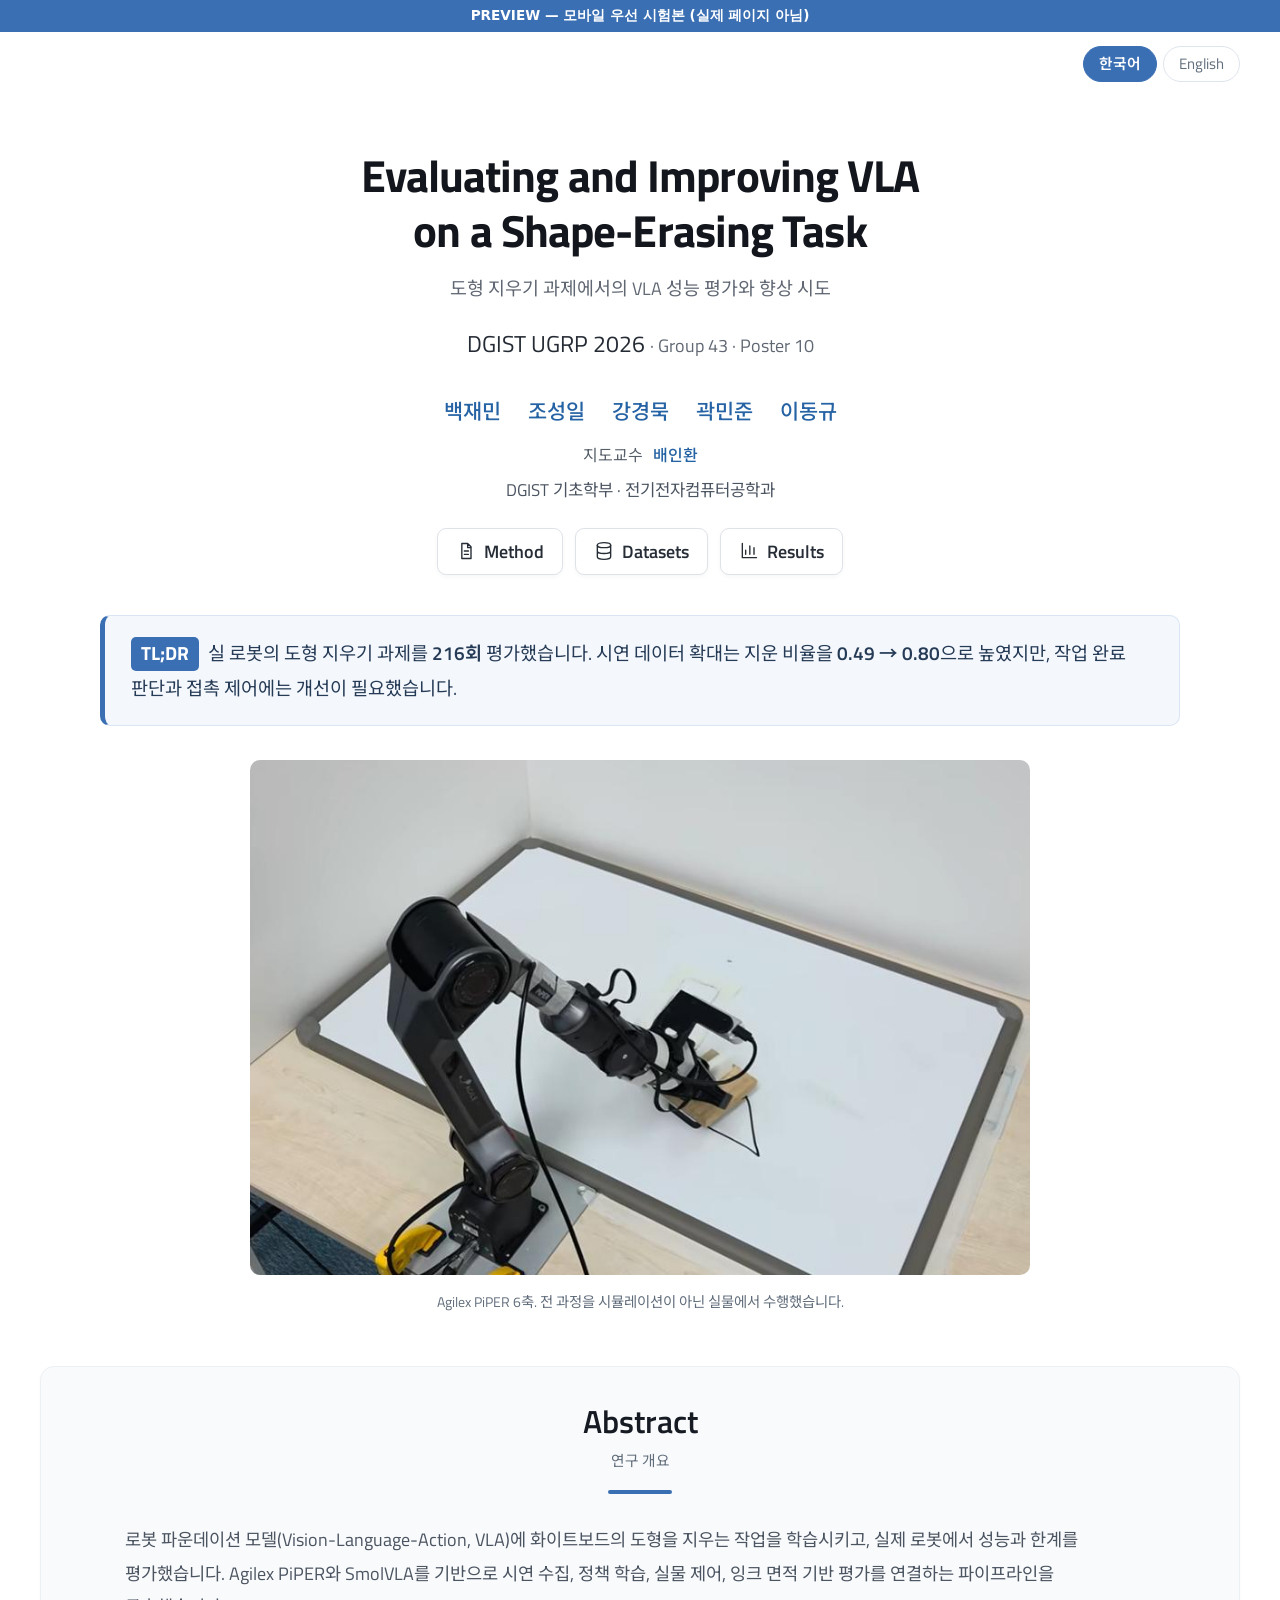
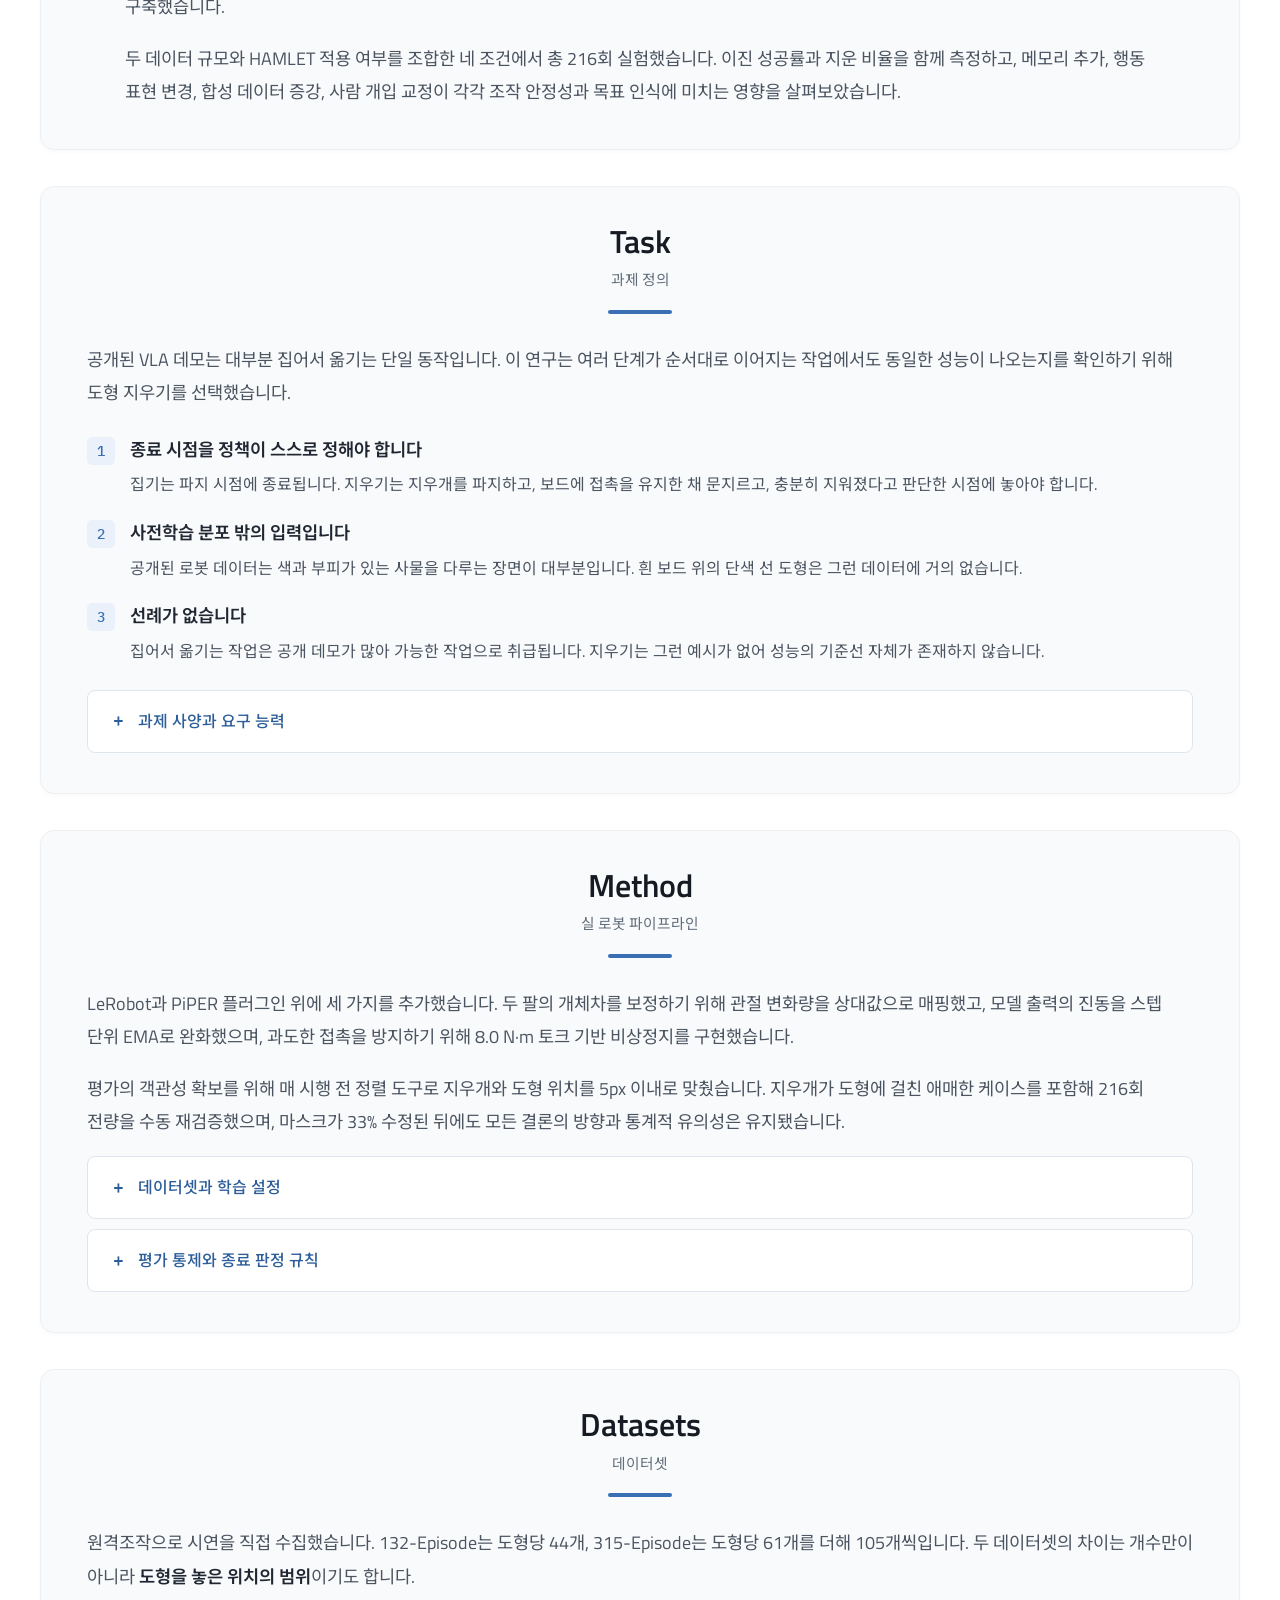
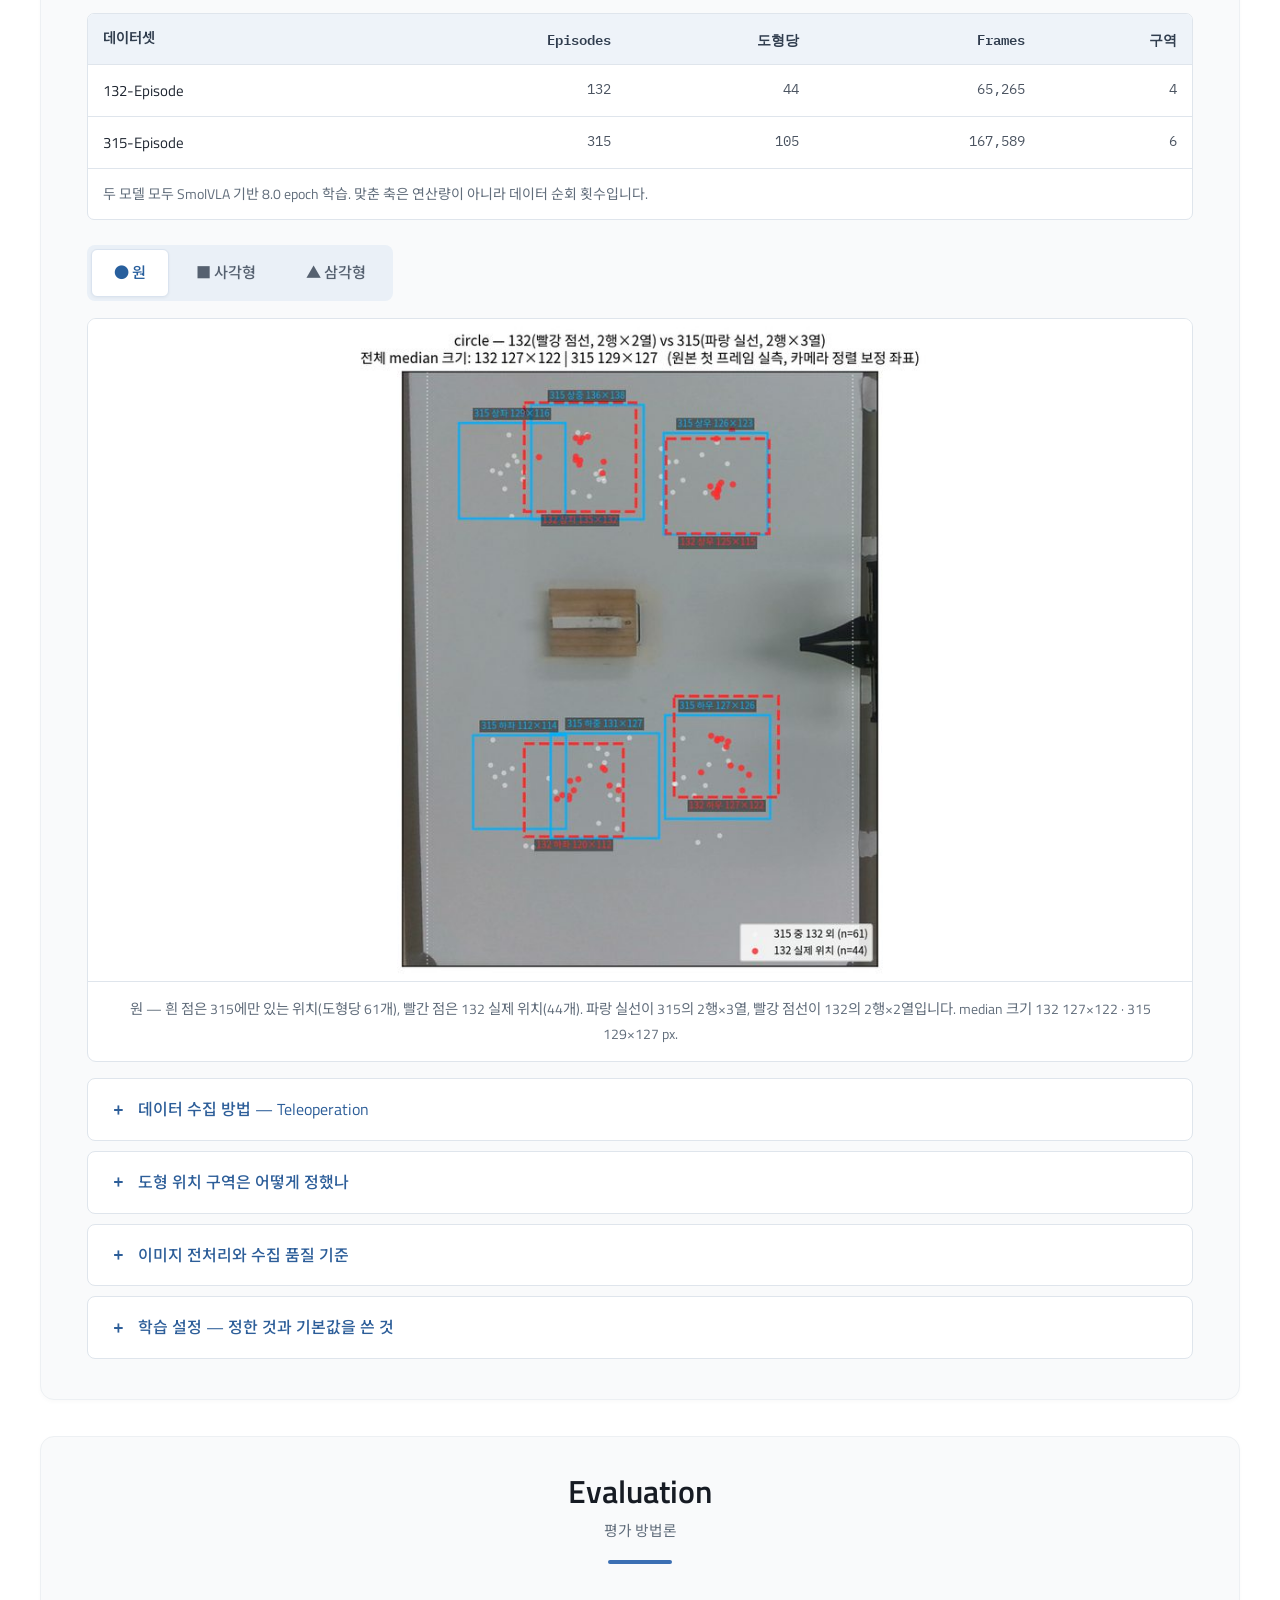
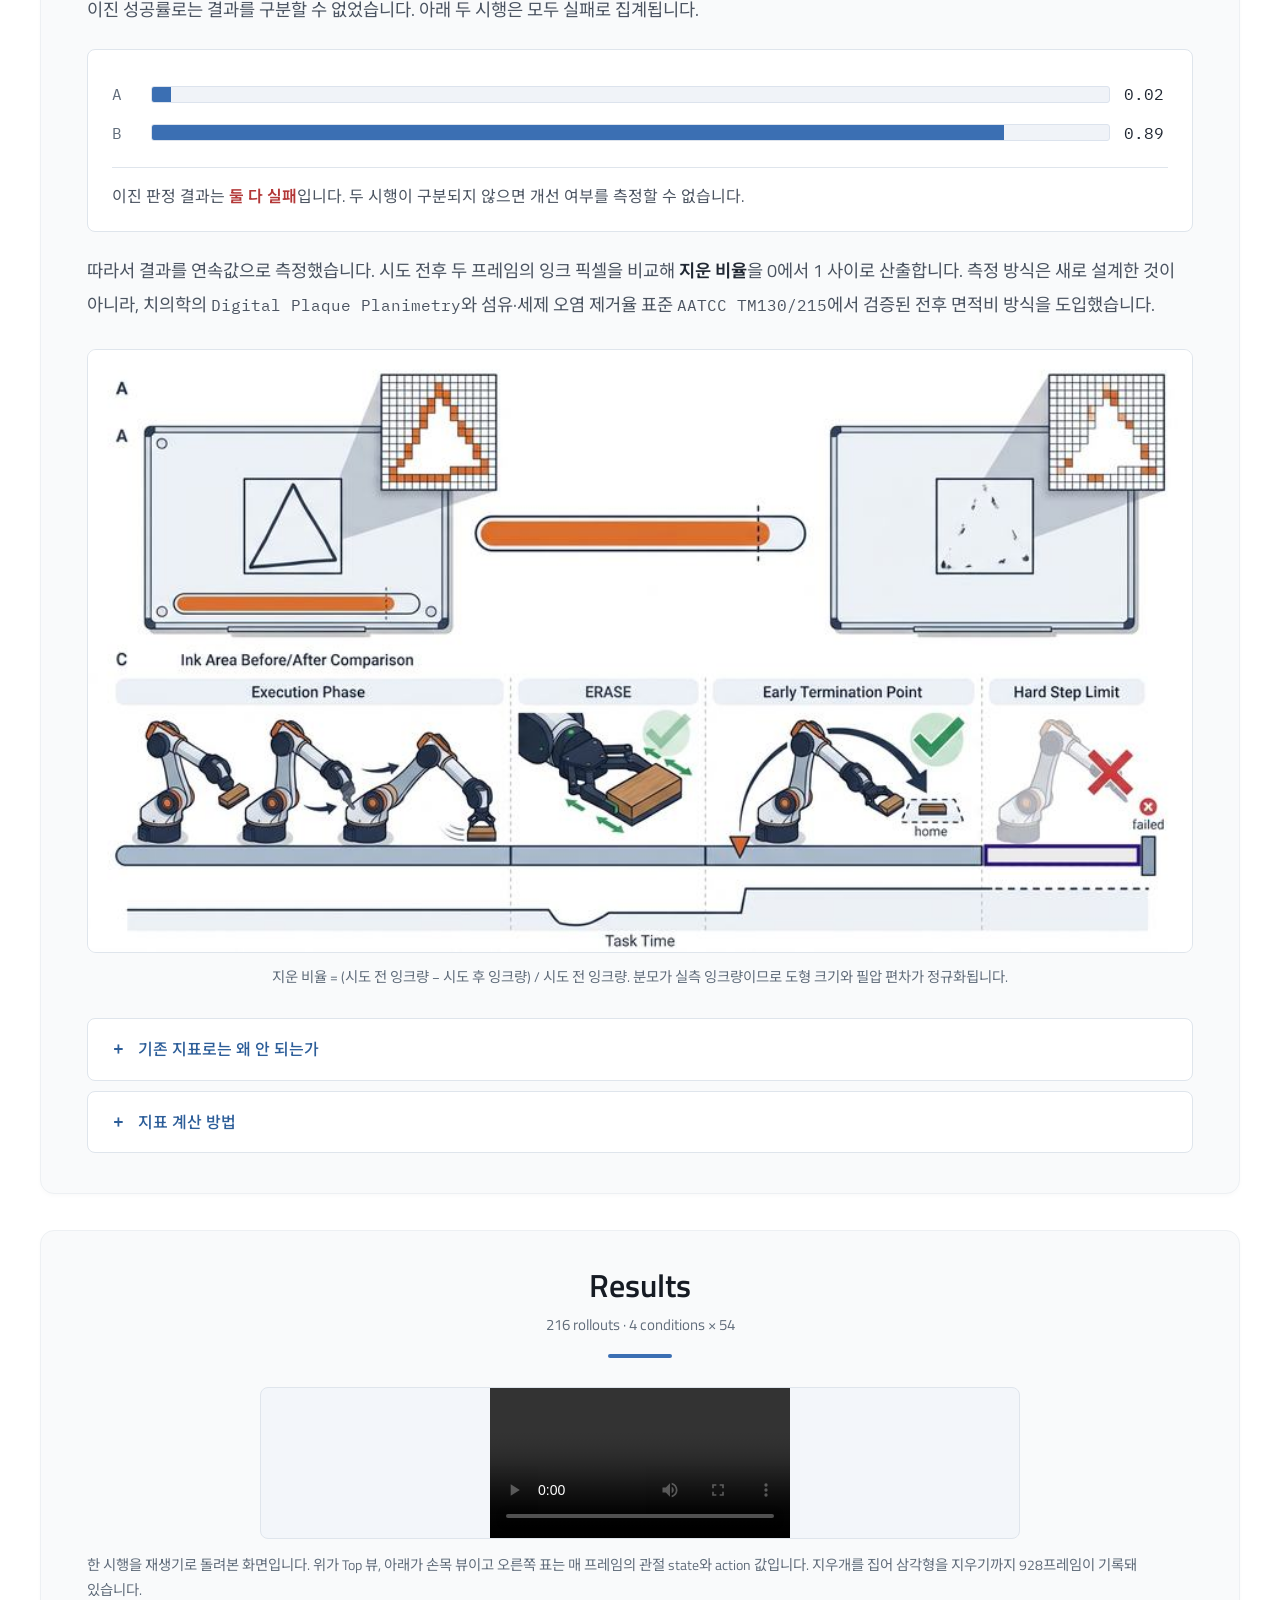
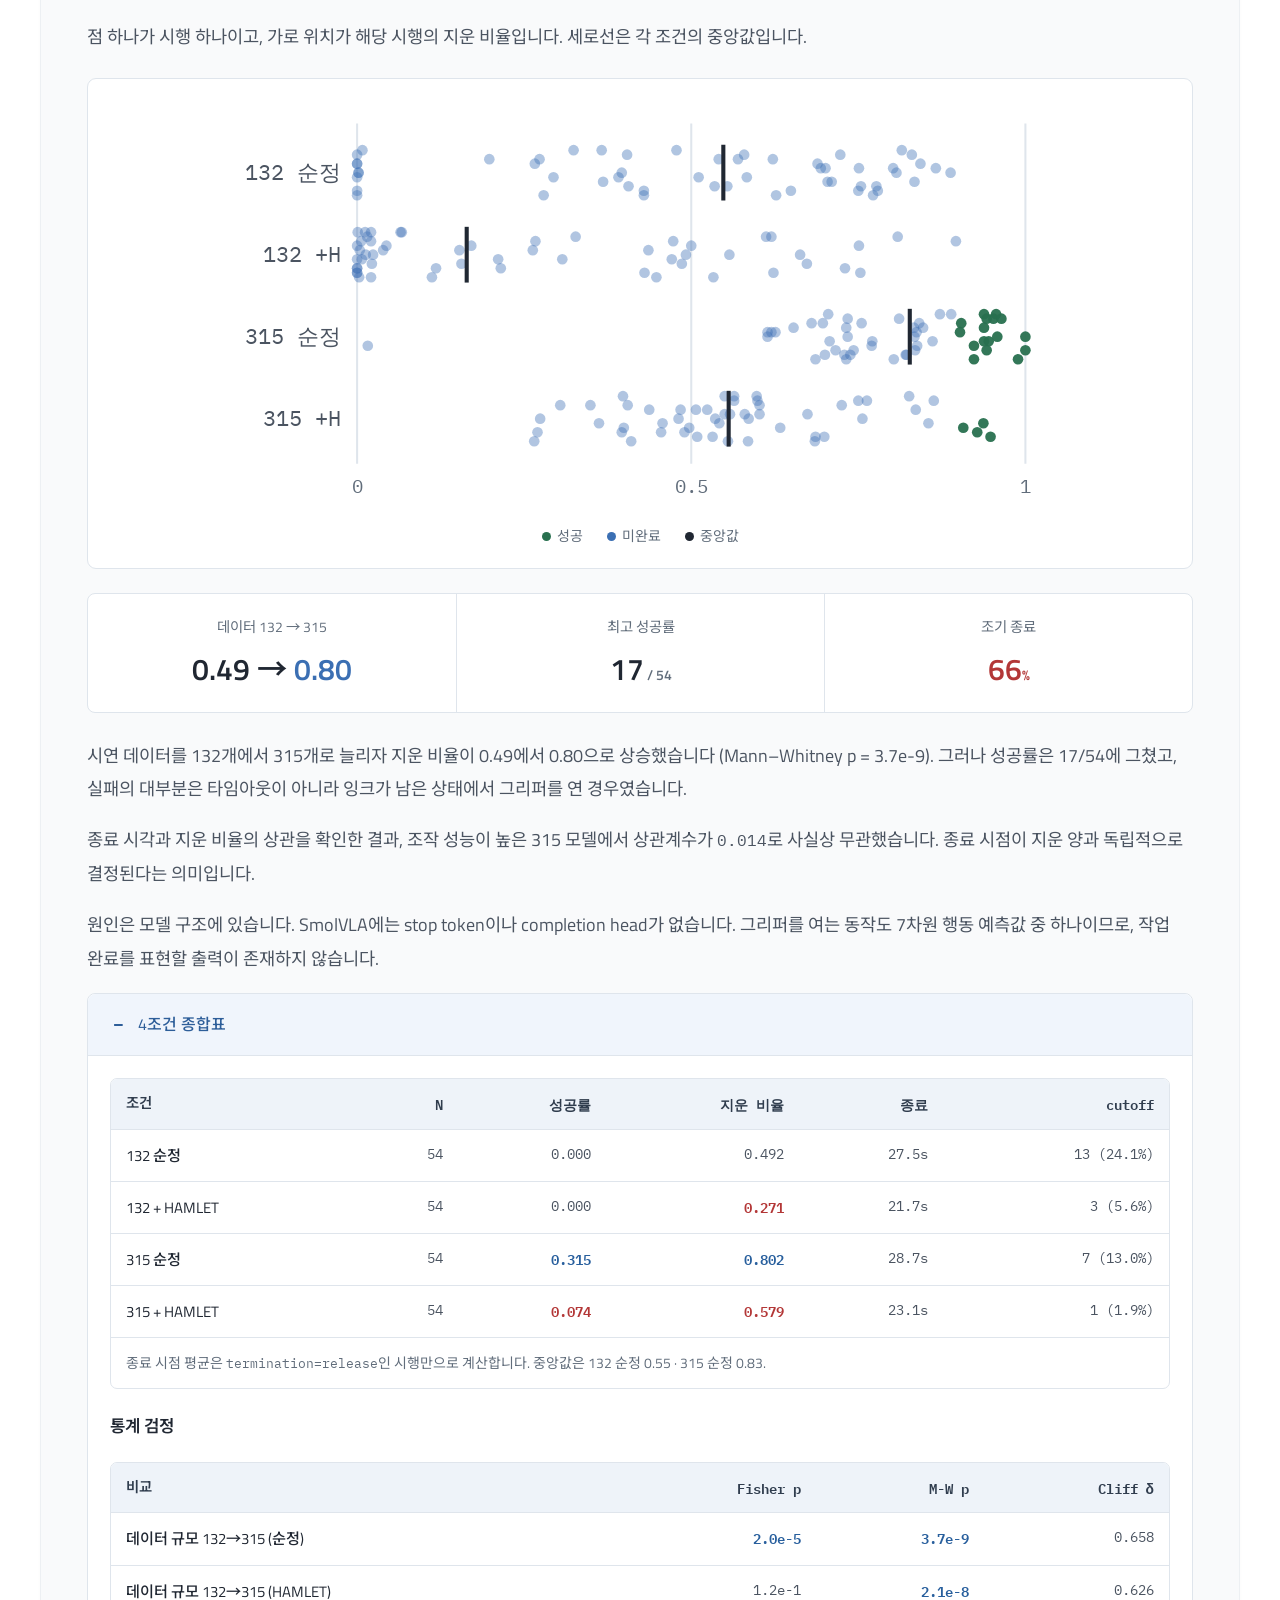
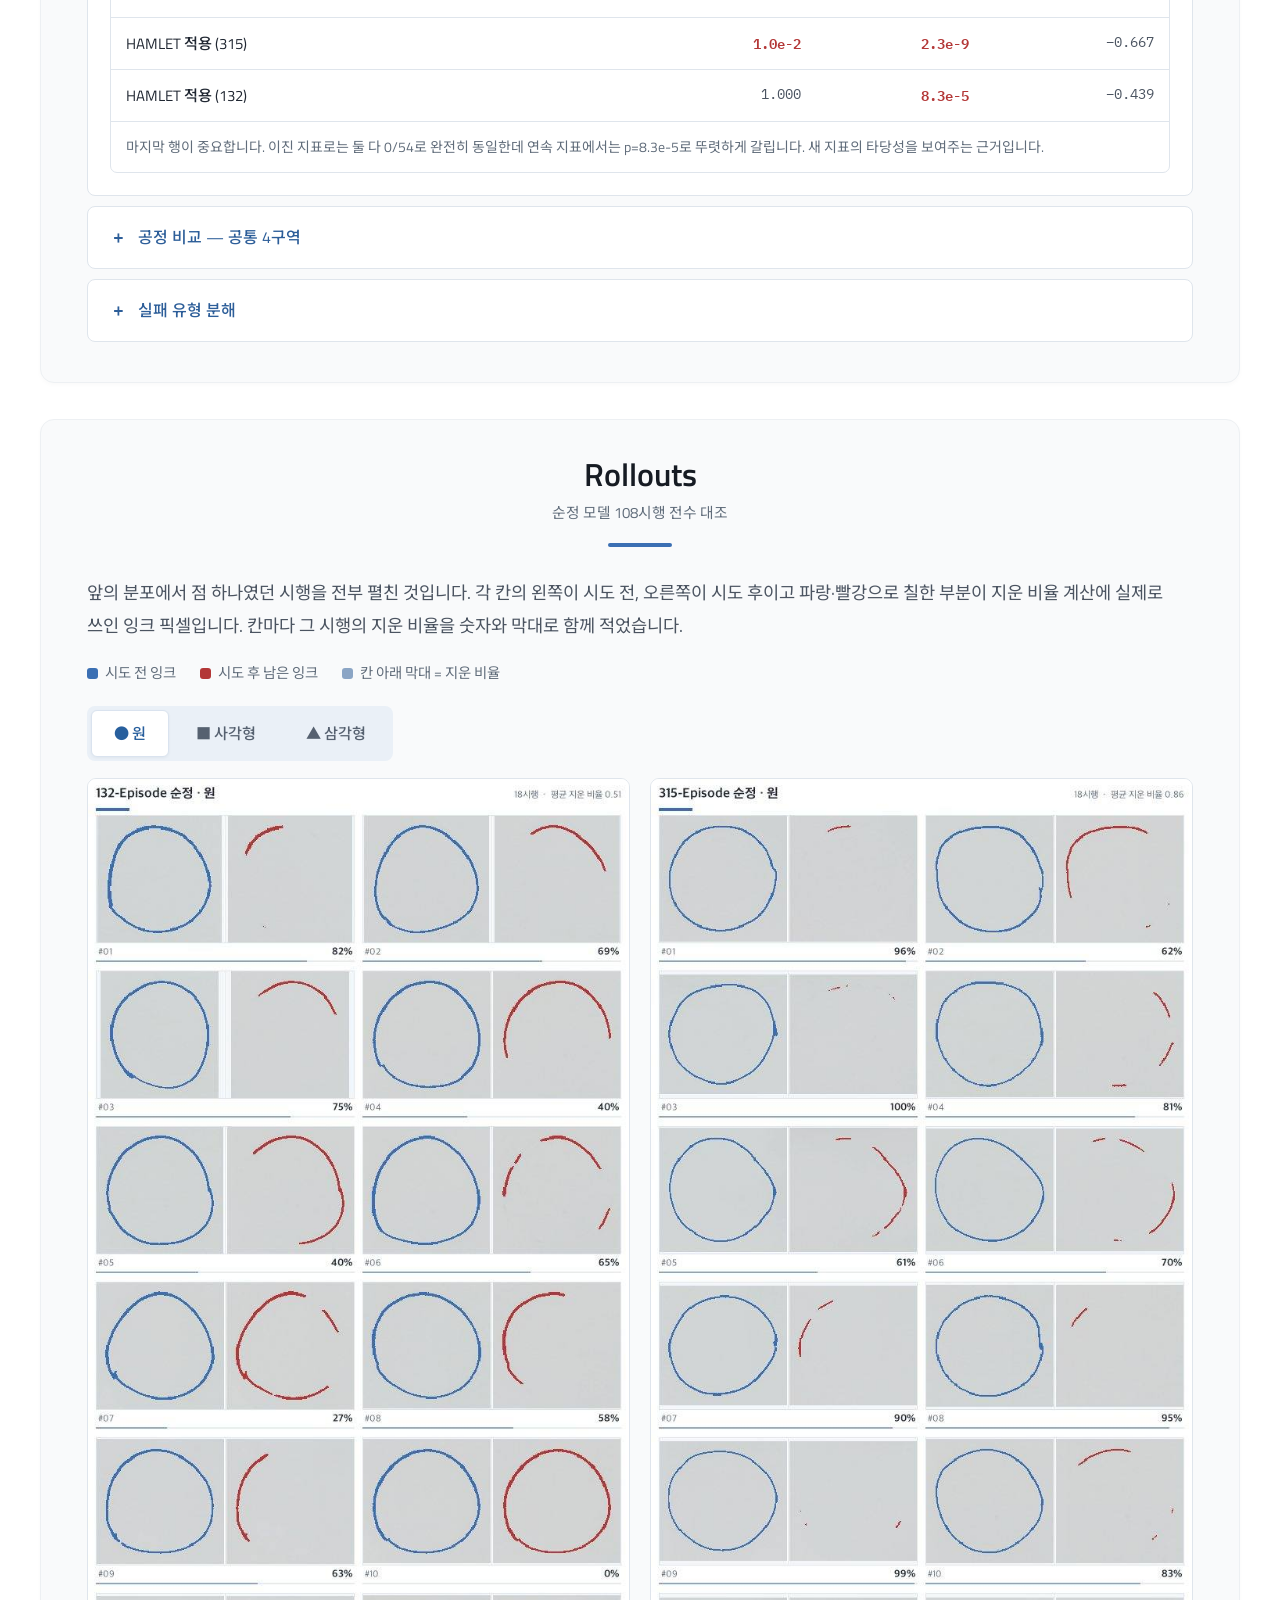
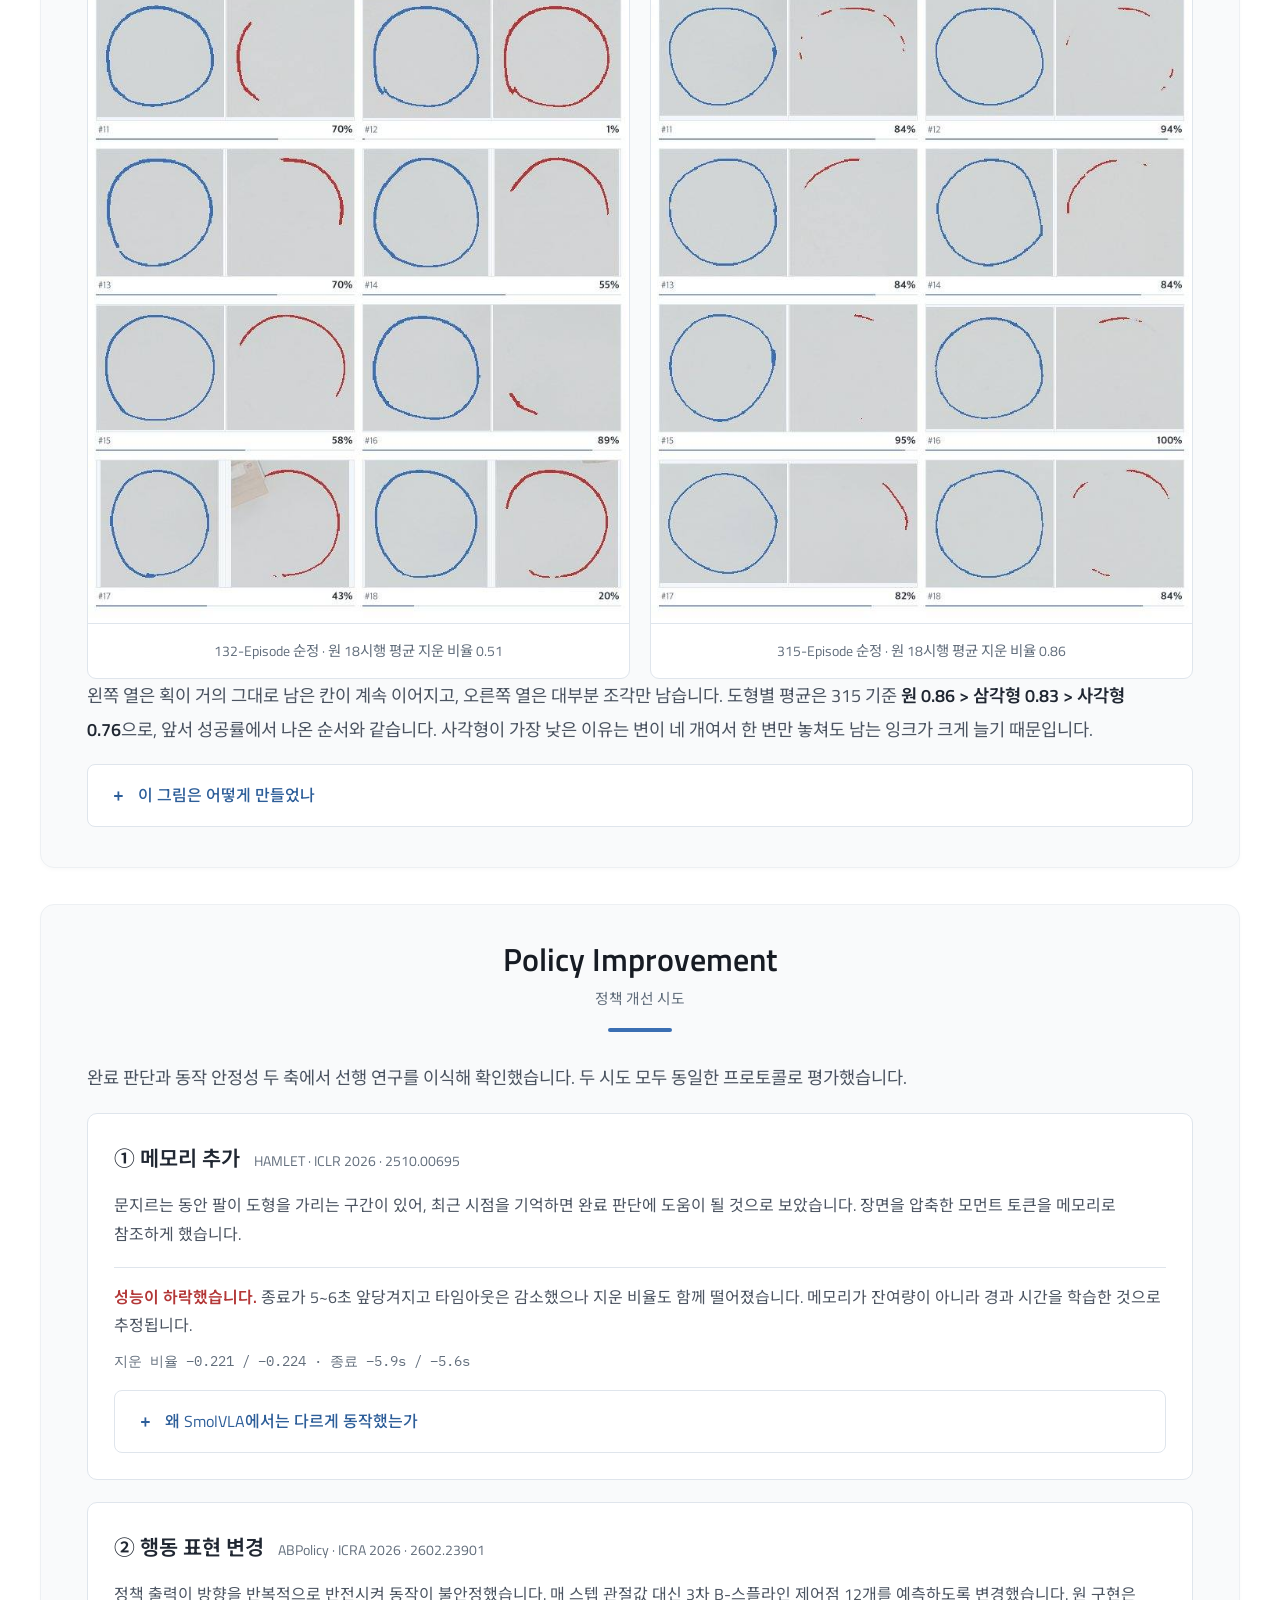
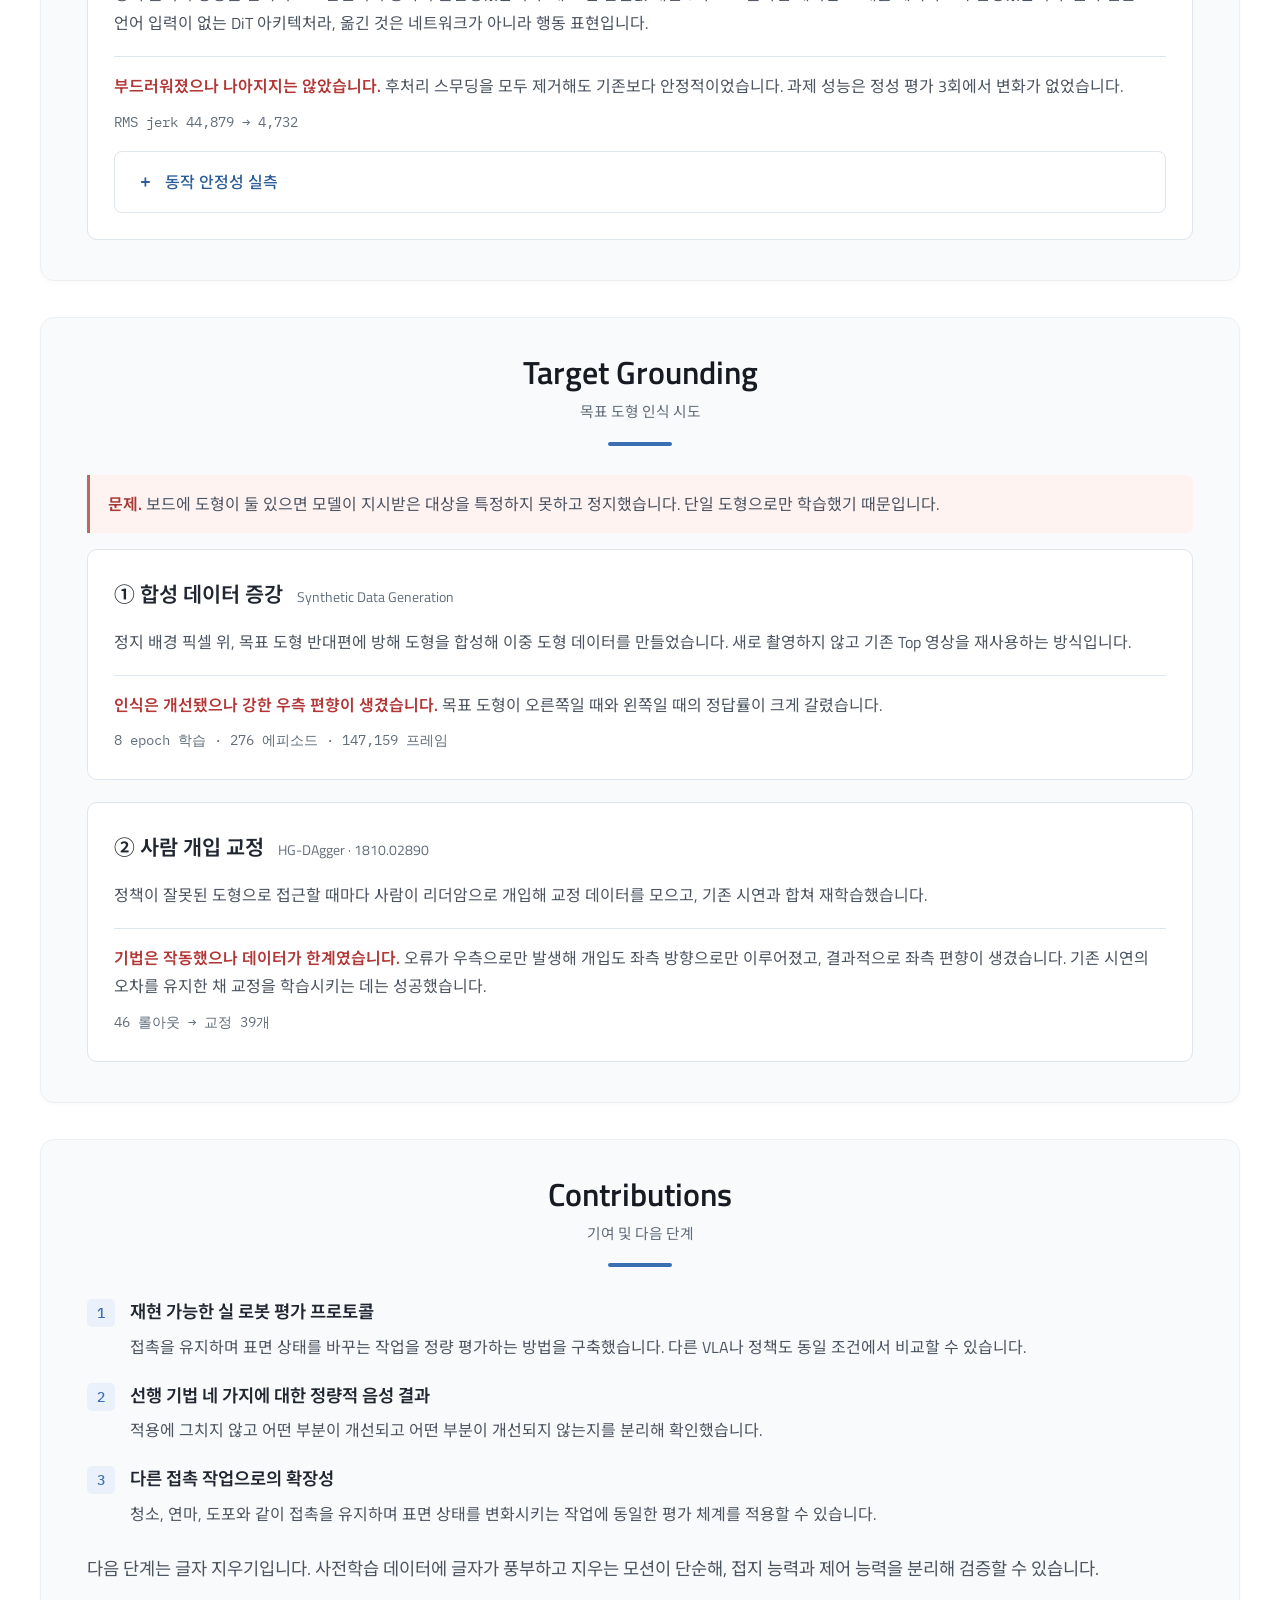
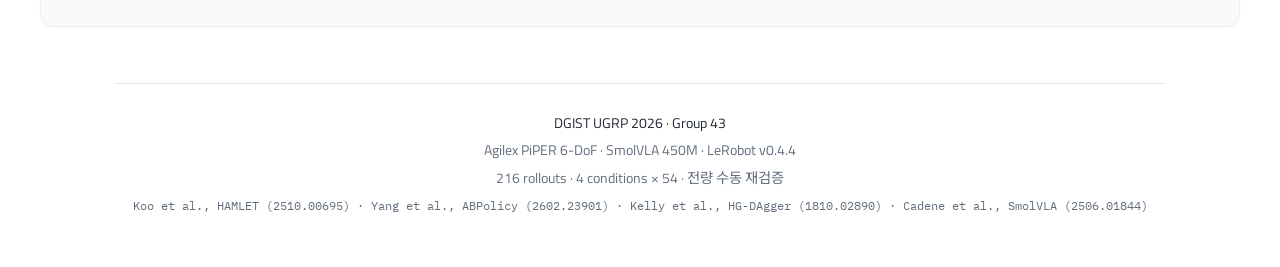
==== commit 4dbf315d: "preview: 읽는 표는 폰에서 카드로, 비교하는 표는 표로 과제 사양·학습 설정·종료 판정·선행 연구 5개 표는 폰에서 행 하나를 카드로 세운다. 4조건 종합·통계 검정처럼 조" ====
--- a/preview/index.html
+++ b/preview/index.html
@@ -13,7 +13,7 @@
 <script src="script.js" defer></script>
 </head>
 <body>
-<div style="background:#3b6fb3;color:#fff;text-align:center;padding:7px 12px;font:600 .85rem system-ui,sans-serif">PREVIEW — 모바일 레이아웃 시험본 (실제 페이지 아님)</div>
+<div style="background:#3b6fb3;color:#fff;text-align:center;padding:7px 12px;font:600 .85rem system-ui,sans-serif">PREVIEW — 모바일 우선 시험본 (실제 페이지 아님)</div>
 <a class="skip-link" href="#abstract">본문으로 건너뛰기</a>
 <main class="page"><header class="project-header">
   <h1>Evaluating and Improving VLA<br class="desktop-break"> on a Shape-Erasing Task</h1>
@@ -53,7 +53,7 @@
   </div>
 
   <details><summary>과제 사양과 요구 능력</summary><div class="dbody">
-    <div class="tw" tabindex="0" role="region" aria-label="데이터 표"><table>
+    <div class="tw cards" tabindex="0" role="region" aria-label="데이터 표"><table>
       <tr><td class="k">공식 과제명</td><td>로봇 파운데이션 모델 기반 데이터 효율적 작업 적응 기술 연구</td></tr>
       <tr><td class="k">최종 검증 Task</td><td>보드에 쓰인 여러 글자 중 지시된 글자만 골라 지우기</td></tr>
       <tr><td class="k">이번 단계</td><td>단일 도형 지우기로 파이프라인·평가 체계 구축 및 baseline 확보</td></tr>
@@ -100,15 +100,15 @@
       bounding box에 <b>k-means</b>를 적용해 좌·중·우로 나눴습니다. 결과가 6구역이고
       상단:하단이 균등하게 분할됩니다. 132에는 가운데 열 시연이 없습니다.</p>
     <h4>우리가 정한 것과 기본값을 쓴 것</h4>
-    <div class="tw" tabindex="0" role="region" aria-label="데이터 표"><table>
+    <div class="tw cards" tabindex="0" role="region" aria-label="데이터 표"><table>
       <thead><tr><th>설정</th><th class="n">값</th><th>출처</th></tr></thead>
-      <tr><td class="k">Base model</td><td class="n">smolvla_base</td><td>프로젝트 결정</td></tr>
-      <tr><td class="k">Batch size</td><td class="n">8</td><td>프로젝트 결정 — smoke test로 검증</td></tr>
-      <tr><td class="k">Mixed precision</td><td class="n">BF16</td><td>프로젝트 결정</td></tr>
-      <tr><td class="k">chunk_size</td><td class="n">50</td><td>preset 유지</td></tr>
-      <tr><td class="k">freeze_vision_encoder</td><td class="n">true</td><td>preset 유지 — 최적이라 검증한 것 아님</td></tr>
-      <tr><td class="k">Learning rate</td><td class="n">1e-4</td><td>preset 유지 — LR search 안 함</td></tr>
-      <tr><td class="k">Image augmentation</td><td class="n">비활성</td><td>기본값 유지</td></tr>
+      <tr><td class="k">Base model</td><td class="n" data-label="값">smolvla_base</td><td data-label="출처">프로젝트 결정</td></tr>
+      <tr><td class="k">Batch size</td><td class="n" data-label="값">8</td><td data-label="출처">프로젝트 결정 — smoke test로 검증</td></tr>
+      <tr><td class="k">Mixed precision</td><td class="n" data-label="값">BF16</td><td data-label="출처">프로젝트 결정</td></tr>
+      <tr><td class="k">chunk_size</td><td class="n" data-label="값">50</td><td data-label="출처">preset 유지</td></tr>
+      <tr><td class="k">freeze_vision_encoder</td><td class="n" data-label="값">true</td><td data-label="출처">preset 유지 — 최적이라 검증한 것 아님</td></tr>
+      <tr><td class="k">Learning rate</td><td class="n" data-label="값">1e-4</td><td data-label="출처">preset 유지 — LR search 안 함</td></tr>
+      <tr><td class="k">Image augmentation</td><td class="n" data-label="값">비활성</td><td data-label="출처">기본값 유지</td></tr>
     </table></div>
     <div class="warn"><b>이 비교의 한계.</b>
       epoch는 맞췄지만 데이터 규모와 학습 스텝이 함께 늘어난 것은 사실이라,
@@ -126,16 +126,16 @@
         조작 실패와 판단 실패를 분리</li>
     </ul>
     <h4>종료 판정 — 사람이 아니라 규칙이 정한다</h4>
-    <div class="tw" tabindex="0" role="region" aria-label="데이터 표"><table>
+    <div class="tw cards" tabindex="0" role="region" aria-label="데이터 표"><table>
       <thead><tr><th>판정</th><th>조건</th><th>근거</th></tr></thead>
-      <tr><td class="k">파지 성립</td><td class="spec">지령 8~35가 15프레임 유지 · 폭 ≤ 3</td>
-        <td>접근 램프가 같은 대역을 통과함. 폭 조건이 없으면 오검출</td></tr>
-      <tr><td class="k">놓기 발생</td><td class="spec">파지 대비 +15 이상 · 5프레임 연속</td>
-        <td>한 스텝 튐으로 실물 시도를 끊으면 되돌릴 수 없음</td></tr>
-      <tr><td class="k">유효 인정</td><td class="spec">놓기 전 파지 120프레임 이상</td>
-        <td>미만은 헛손질로 보고 재파지 대기</td></tr>
-      <tr><td class="k">타임아웃</td><td class="spec">2,100스텝 (70초)</td>
-        <td>시연 중앙값 720프레임의 약 2.9배</td></tr>
+      <tr><td class="k">파지 성립</td><td class="n txt" data-label="조건">지령 8~35가 15프레임 유지 · 폭 ≤ 3</td>
+        <td data-label="근거">접근 램프가 같은 대역을 통과함. 폭 조건이 없으면 오검출</td></tr>
+      <tr><td class="k">놓기 발생</td><td class="n txt" data-label="조건">파지 대비 +15 이상 · 5프레임 연속</td>
+        <td data-label="근거">한 스텝 튐으로 실물 시도를 끊으면 되돌릴 수 없음</td></tr>
+      <tr><td class="k">유효 인정</td><td class="n txt" data-label="조건">놓기 전 파지 120프레임 이상</td>
+        <td data-label="근거">미만은 헛손질로 보고 재파지 대기</td></tr>
+      <tr><td class="k">타임아웃</td><td class="n txt" data-label="조건">2,100스텝 (70초)</td>
+        <td data-label="근거">시연 중앙값 720프레임의 약 2.9배</td></tr>
     </table></div>
     <div class="warn"><b>이 설계 자체가 결과의 전제입니다.</b>
       종료 조건은 정책이 그리퍼를 여는 행동을 관측하면 그것을 끝으로 해석합니다.
@@ -219,16 +219,16 @@
   </div></details>
 
   <details><summary>학습 설정 — 정한 것과 기본값을 쓴 것</summary><div class="dbody">
-    <div class="tw" tabindex="0" role="region" aria-label="데이터 표"><table>
+    <div class="tw cards" tabindex="0" role="region" aria-label="데이터 표"><table>
       <thead><tr><th>설정</th><th class="n">값</th><th>출처</th></tr></thead>
-      <tr><td class="k">Base model</td><td class="n">smolvla_base</td><td>프로젝트 결정</td></tr>
-      <tr><td class="k">Batch size</td><td class="n">8</td><td>프로젝트 결정 — smoke test로 검증</td></tr>
-      <tr><td class="k">Mixed precision</td><td class="n">BF16</td><td>프로젝트 결정</td></tr>
-      <tr><td class="k">Epoch</td><td class="n">8.0</td><td>프로젝트 결정 — 두 조건 동일</td></tr>
-      <tr><td class="k">chunk_size</td><td class="n">50</td><td>preset 유지</td></tr>
-      <tr><td class="k">freeze_vision_encoder</td><td class="n">true</td><td>preset 유지 — 최적이라 검증한 것 아님</td></tr>
-      <tr><td class="k">Learning rate</td><td class="n">1e-4</td><td>preset 유지 — LR search 안 함</td></tr>
-      <tr><td class="k">Image augmentation</td><td class="n">비활성</td><td>기본값 유지</td></tr>
+      <tr><td class="k">Base model</td><td class="n" data-label="값">smolvla_base</td><td data-label="출처">프로젝트 결정</td></tr>
+      <tr><td class="k">Batch size</td><td class="n" data-label="값">8</td><td data-label="출처">프로젝트 결정 — smoke test로 검증</td></tr>
+      <tr><td class="k">Mixed precision</td><td class="n" data-label="값">BF16</td><td data-label="출처">프로젝트 결정</td></tr>
+      <tr><td class="k">Epoch</td><td class="n" data-label="값">8.0</td><td data-label="출처">프로젝트 결정 — 두 조건 동일</td></tr>
+      <tr><td class="k">chunk_size</td><td class="n" data-label="값">50</td><td data-label="출처">preset 유지</td></tr>
+      <tr><td class="k">freeze_vision_encoder</td><td class="n" data-label="값">true</td><td data-label="출처">preset 유지 — 최적이라 검증한 것 아님</td></tr>
+      <tr><td class="k">Learning rate</td><td class="n" data-label="값">1e-4</td><td data-label="출처">preset 유지 — LR search 안 함</td></tr>
+      <tr><td class="k">Image augmentation</td><td class="n" data-label="값">비활성</td><td data-label="출처">기본값 유지</td></tr>
     </table></div>
     <div class="warn"><b>이 비교의 한계.</b>
       epoch는 맞췄지만 데이터 규모와 학습 스텝이 함께 늘어난 것은 사실이라,
@@ -258,18 +258,18 @@
   </figure>
 
   <details><summary>기존 지표로는 왜 안 되는가</summary><div class="dbody">
-    <div class="tw" tabindex="0" role="region" aria-label="데이터 표"><table>
+    <div class="tw cards" tabindex="0" role="region" aria-label="데이터 표"><table>
       <thead><tr><th>선행 연구</th><th>평가 방식</th><th>한계</th></tr></thead>
       <tr><td class="k">Liu, Kang &amp; Ha<br><span class="mono">2502.12599</span></td>
-        <td>접촉력 유지 · waypoint 오차</td>
-        <td>표면 상태를 관측하지 않음. 논문이 스스로 <b>blind policy</b>라 명시</td></tr>
+        <td data-label="평가 방식">접촉력 유지 · waypoint 오차</td>
+        <td data-label="한계">표면 상태를 관측하지 않음. 논문이 스스로 <b>blind policy</b>라 명시</td></tr>
       <tr><td class="k">Touch in the Wild<br><span class="mono">2507.15062</span></td>
-        <td>촉각 기반 접촉 · 이진 성공</td><td>수행 정도가 소실됨</td></tr>
+        <td data-label="평가 방식">촉각 기반 접촉 · 이진 성공</td><td data-label="한계">수행 정도가 소실됨</td></tr>
       <tr><td class="k">CleanUpBench<br><span class="mono">2508.05543</span></td>
-        <td>Coverage Ratio</td>
-        <td>엔드이펙터 <b>궤적</b>의 커버리지일 뿐. 압력 없이 스쳐도 100%</td></tr>
-      <tr><td class="k">OpenGVL · ProgVLA</td><td>VLM 기반 진행도 추정</td>
-        <td>신경망 근사 모델이라 Ground Truth가 될 수 없음</td></tr>
+        <td data-label="평가 방식">Coverage Ratio</td>
+        <td data-label="한계">엔드이펙터 <b>궤적</b>의 커버리지일 뿐. 압력 없이 스쳐도 100%</td></tr>
+      <tr><td class="k">OpenGVL · ProgVLA</td><td data-label="평가 방식">VLM 기반 진행도 추정</td>
+        <td data-label="한계">신경망 근사 모델이라 Ground Truth가 될 수 없음</td></tr>
     </table></div>
   </div></details>
 
@@ -354,13 +354,13 @@
       <thead><tr><th>조건</th><th class="n">N</th><th class="n">성공률</th><th class="n">지운 비율</th>
         <th class="n">종료</th><th class="n">cutoff</th></tr></thead>
       <tr><td class="k">132 순정</td><td class="n">54</td><td class="n">0.000</td><td class="n">0.492</td>
-        <td class="n">27.5s</td><td class="n">13 (24.1%)</td></tr>
+        <td class="n">27.5s</td><td class="n wrap">13 (24.1%)</td></tr>
       <tr><td class="k">132 + HAMLET</td><td class="n">54</td><td class="n">0.000</td>
-        <td class="n dn">0.271</td><td class="n">21.7s</td><td class="n">3 (5.6%)</td></tr>
+        <td class="n dn">0.271</td><td class="n">21.7s</td><td class="n wrap">3 (5.6%)</td></tr>
       <tr><td class="k">315 순정</td><td class="n">54</td><td class="n up">0.315</td>
-        <td class="n up">0.802</td><td class="n">28.7s</td><td class="n">7 (13.0%)</td></tr>
+        <td class="n up">0.802</td><td class="n">28.7s</td><td class="n wrap">7 (13.0%)</td></tr>
       <tr><td class="k">315 + HAMLET</td><td class="n">54</td><td class="n dn">0.074</td>
-        <td class="n dn">0.579</td><td class="n">23.1s</td><td class="n">1 (1.9%)</td></tr>
+        <td class="n dn">0.579</td><td class="n">23.1s</td><td class="n wrap">1 (1.9%)</td></tr>
       <caption>종료 시점 평균은 <span class="mono">termination=release</span>인 시행만으로 계산합니다.
         중앙값은 132 순정 0.55 · 315 순정 0.83.</caption>
     </table></div>
--- a/preview/style.css
+++ b/preview/style.css
@@ -206,10 +206,6 @@
 }
 
 /* ---------- 모바일(QR 접속) 가독성 ---------- */
-/* 조건·판정처럼 문장이 들어가는 칸.
-   숫자가 섞여 있어도 문장이므로 nowrap 을 걸지 않는다(걸면 좁은 화면에서 표가 밀려난다) */
-td.spec { font-variant-numeric: tabular-nums; }
-
 /* 가로로 밀리는 영역에 "옆에 더 있다"는 그림자. 끝까지 밀면 사라진다 */
 .tw, .chart { --fadec: #fff; }
 .eq { --fadec: #f3f6fa; }
@@ -219,11 +215,18 @@
      단 body 의 overflow-wrap: anywhere 가 "Episodes" 를 "Episod/es" 로 쪼개므로
      머리글과 숫자 칸은 단어 중간에서 끊기지 않게 되돌린다 */
   th, th.n { white-space: normal; }
-  th, td.n, td.spec { overflow-wrap: normal; word-break: keep-all; }
+  th, td.n { overflow-wrap: normal; word-break: keep-all; }
+  /* 문장이 들어간 칸만 줄바꿈을 허용한다. 글꼴·정렬·크기는 원본 그대로 두고
+     white-space 하나만 푼다 — 데스크톱에서는 nowrap 이 그대로라 원본과 동일하다 */
+  td.n.wrap { white-space: normal; }
+  /* 문장이 들어간 칸만 본문처럼. 숫자 칸은 위의 wrap 처럼 오른쪽·고정폭을 유지한다 */
+  td.n.txt { white-space: normal; text-align: left; font-family: var(--sans); font-size: .86rem; }
+  /* arXiv 번호가 "2502.1259/9" 로 갈라지지 않게 */
+  .mono { overflow-wrap: normal; word-break: keep-all; }
+  /* 숫자 칸은 nowrap 을 유지한다. 풀면 "3.7e-9" 가 하이픈에서 "3.7e-/9" 로 갈라진다 */
   table { font-size: .9rem; }
   th, th.n { font-size: .82rem; }
   th, td { padding: 10px 9px; }
-  td.spec { font-size: .84rem; }
   caption { padding: 12px 11px; }
 
   /* 그래도 밀어야 하는 표는 첫 열을 고정해 어느 행인지 놓치지 않게 한다.
@@ -232,9 +235,11 @@
   .tw th:first-child, .tw td:first-child {
     position: sticky; left: 0; z-index: 2;
     background: #fff; border-right: 1px solid var(--line);
-  }
-  /* 라벨 열에 keep-all 을 주면 열이 넓어져 표 대부분이 다시 가로로 밀린다.
-     라벨이 두 줄로 접히더라도 표 전체가 화면에 들어오는 쪽을 택한다 */
+    /* 고정된 라벨이 "HA/ML/ET" 처럼 쪼개지지 않을 만큼의 최소 폭.
+       keep-all 로 막으면 긴 식별자(freeze_vision_encoder) 때문에 열이 넓어져
+       다른 표까지 가로로 밀리므로, 최소 폭만 주고 끊기 자체는 허용한다 */
+    min-width: 56px;
+  }
   .tw thead th:first-child { background: #eef3f9; }
 
   .tw, .eq, .chart {
@@ -249,8 +254,52 @@
     background-attachment: local, local, scroll, scroll;
   }
 
+
+  /* ── 읽는 표는 폰에서 표를 그만두고 행 하나를 카드로 세운다 ──
+     비교하는 표(4조건 종합·통계 검정 등)는 표로 남긴다. 세로로 쌓으면 조건 간 대조가 안 된다 */
+  .tw.cards { border: 0; background: none; background-image: none; overflow: visible; margin: 16px 0; }
+  .tw.cards table, .tw.cards tbody, .tw.cards tr { display: block; }
+  .tw.cards thead { display: none; }
+  .tw.cards tr {
+    background: #fff; border: 1px solid var(--line); border-radius: 9px;
+    padding: 13px 15px; margin-bottom: 10px;
+  }
+  .tw.cards tr:last-of-type { margin-bottom: 0; }
+  /* grid/flex 를 쓰면 칸 안의 <b> 강조가 별도 줄로 떨어져 나간다.
+     이름표를 값 위에 블록으로 얹어 문장을 그대로 흐르게 둔다 */
+  .tw.cards td {
+    display: block; padding: 7px 0 0; border: 0; text-align: left;
+    white-space: normal; font-size: .92rem; line-height: 1.7;
+  }
+  .tw.cards td::before {
+    content: attr(data-label); display: block;
+    color: var(--ink3); font-size: .78rem; line-height: 1.6; font-family: var(--sans);
+    letter-spacing: .01em;
+  }
+  /* 첫 칸은 이름표가 아니라 카드 제목이다 */
+  .tw.cards td:first-child {
+    display: block; position: static; min-width: 0;
+    font-weight: 600; color: var(--ink); font-size: 1rem;
+    padding: 0 0 8px; margin-bottom: 6px; border-bottom: 1px solid var(--line);
+  }
+  .tw.cards td:first-child::before { content: none; }
+  /* 머리글이 없는 2열 표(과제 사양)는 값만 한 줄로 */
+  .tw.cards td:not([data-label]) { display: block; }
+  .tw.cards td:not([data-label])::before { content: none; }
+  .tw.cards caption { display: block; border: 0; padding: 10px 2px 0; }
+
   .eq { font-size: .8rem; line-height: 1.75; padding: 14px 15px; }
   .chart { padding-left: 12px; padding-right: 12px; }
   .langbar a { min-height: 44px; padding: 4px 18px; }
   .resource-links a { flex: 1 1 auto; }
 }
+
+/* 폰 폭. 6열짜리 결과표까지 가로 스크롤 없이 들어가도록 더 조인다 */
+@media (max-width: 480px) {
+  th, td { padding: 9px 5px; }
+  /* 라벨이 "HAMLE/T" 로 갈라지지 않을 만큼만 줄인다 */
+  .tw td:first-child { font-size: .82rem; }
+  th, th.n { font-size: .78rem; }
+  td.n { font-size: .82rem; }
+  caption { padding: 11px 8px; font-size: .84rem; }
+}
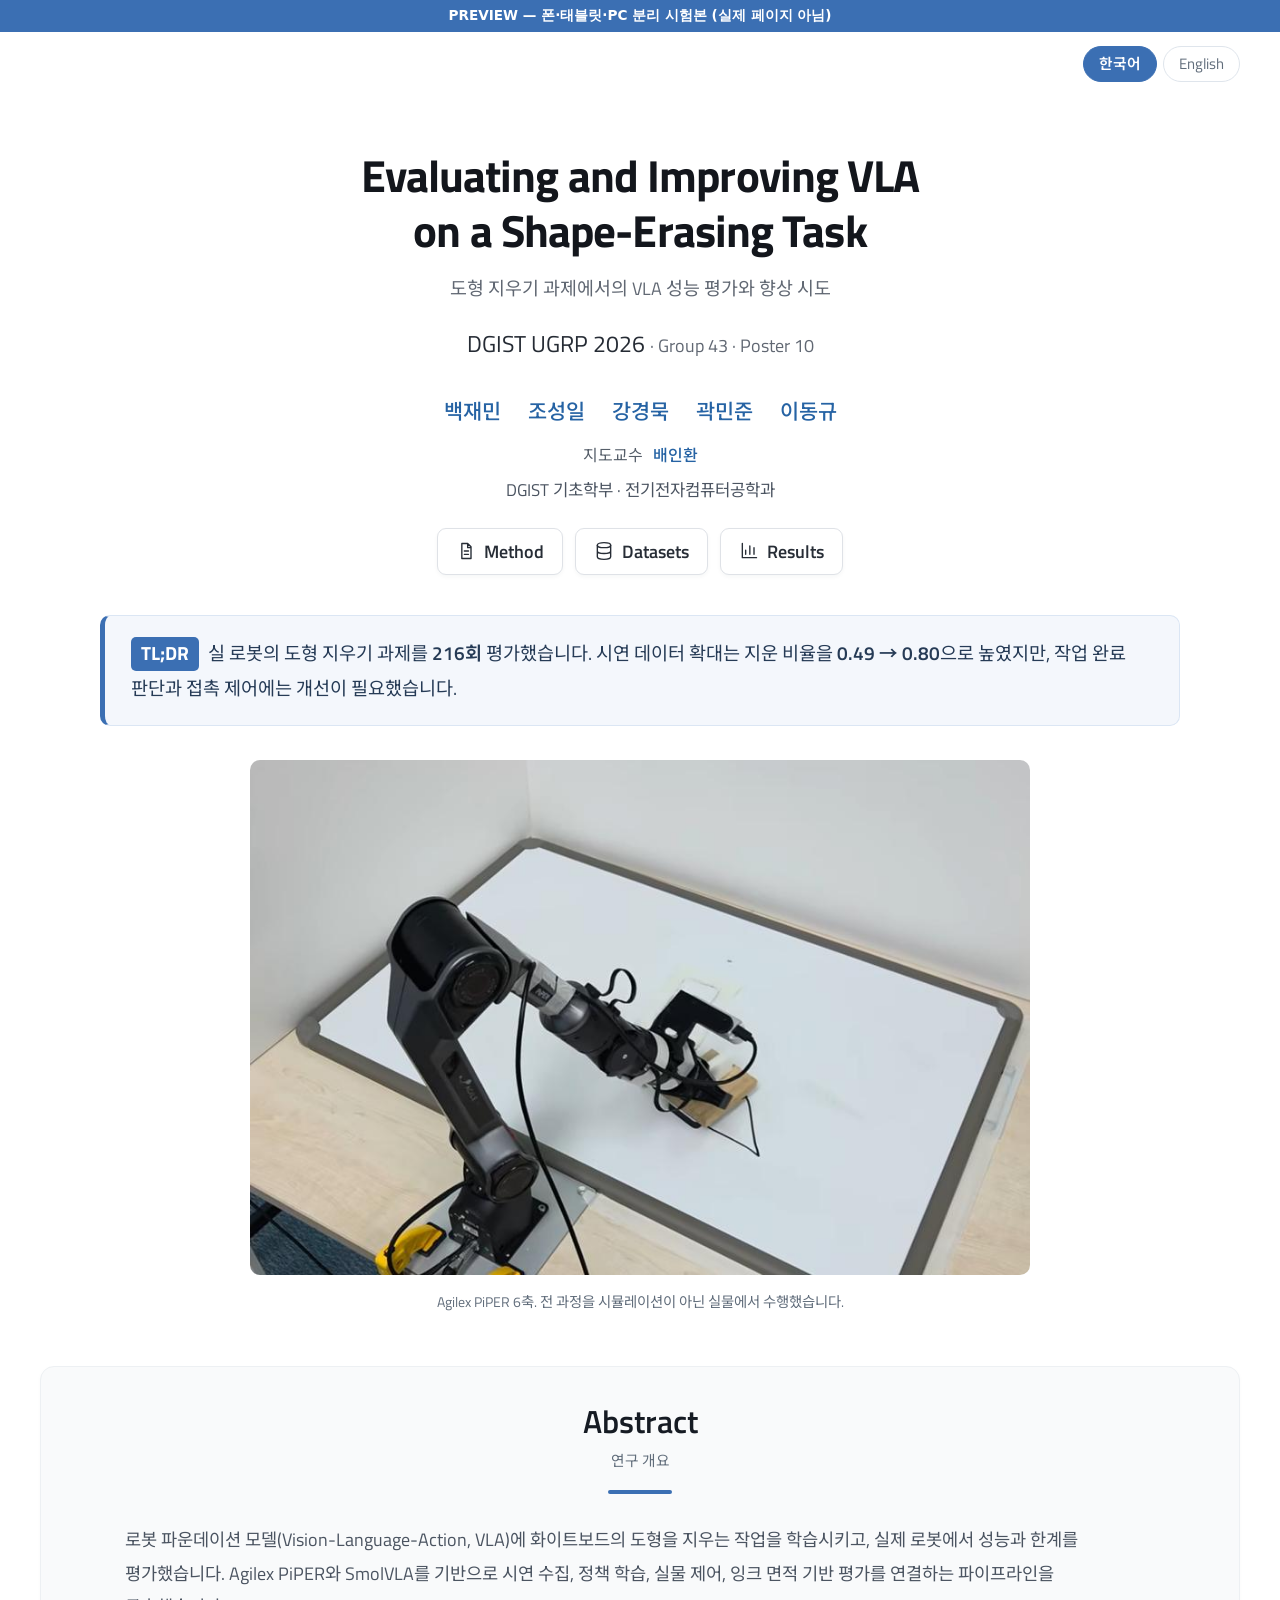
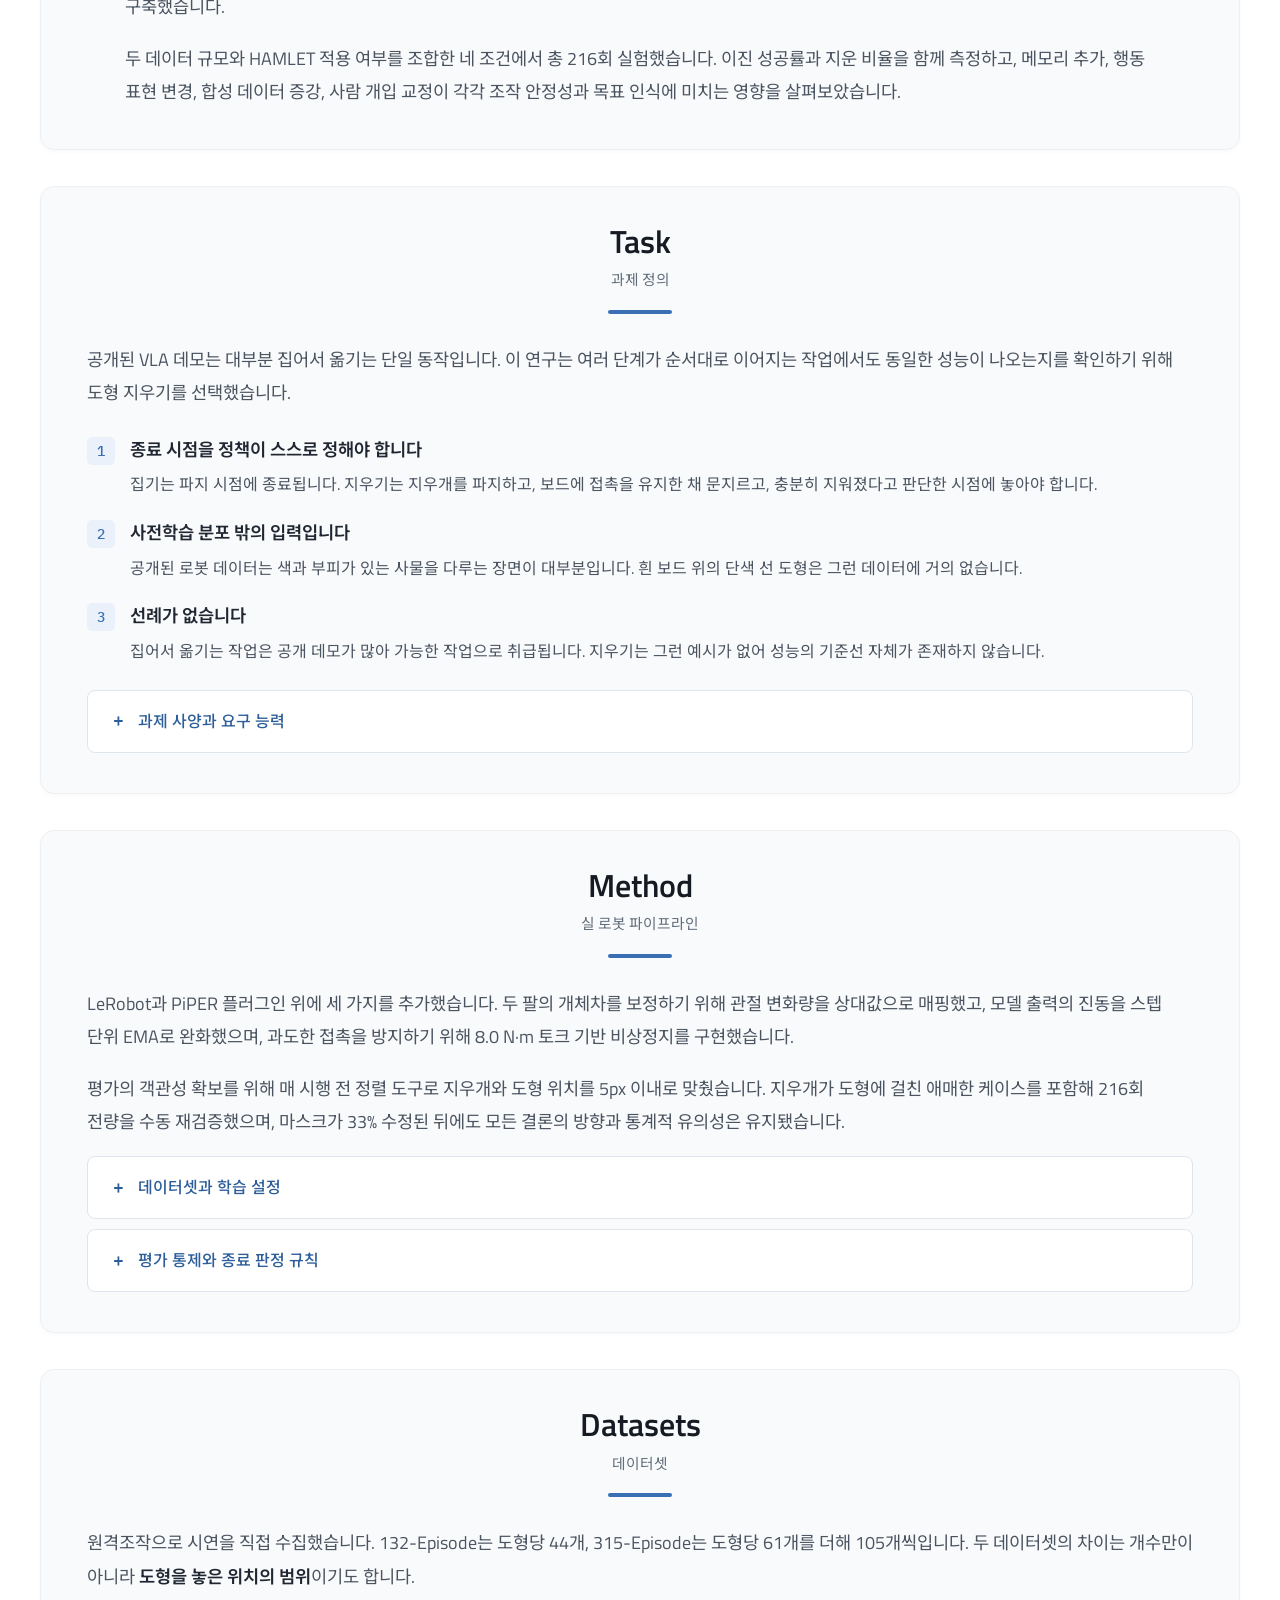
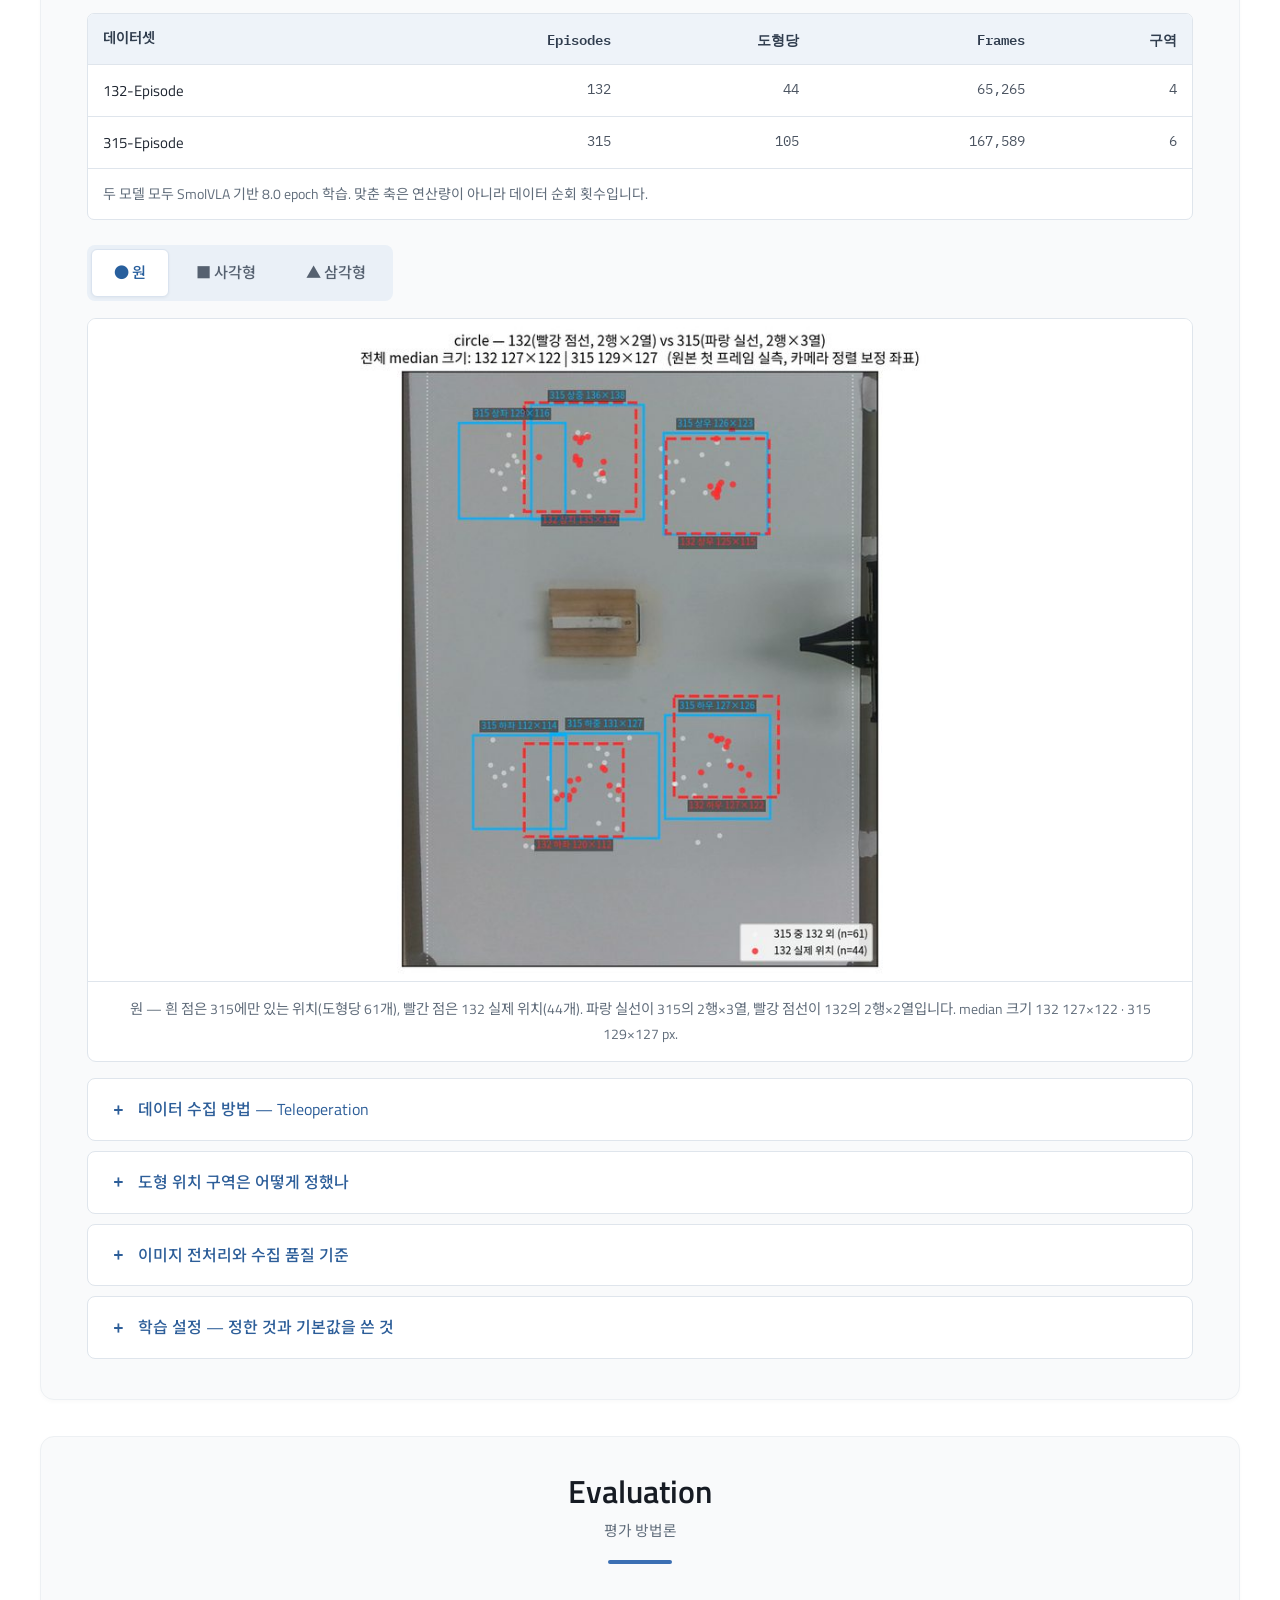
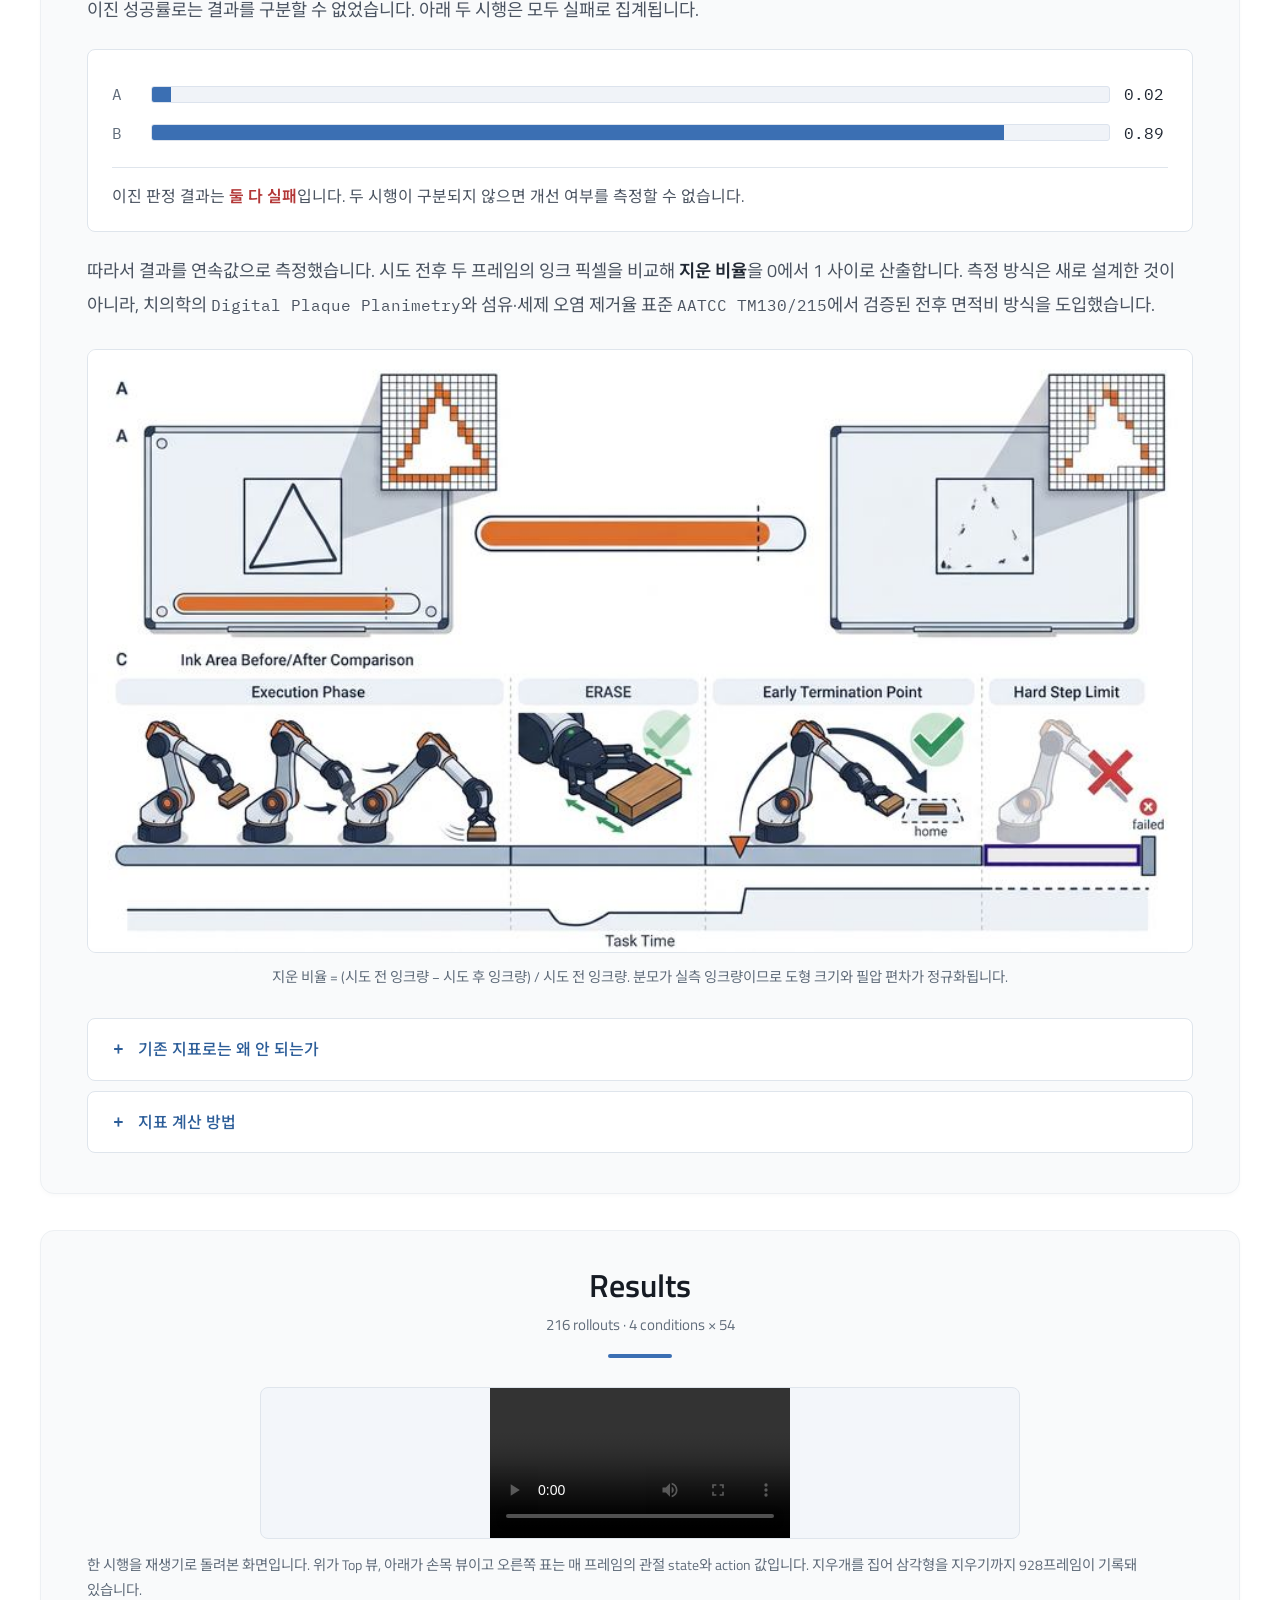
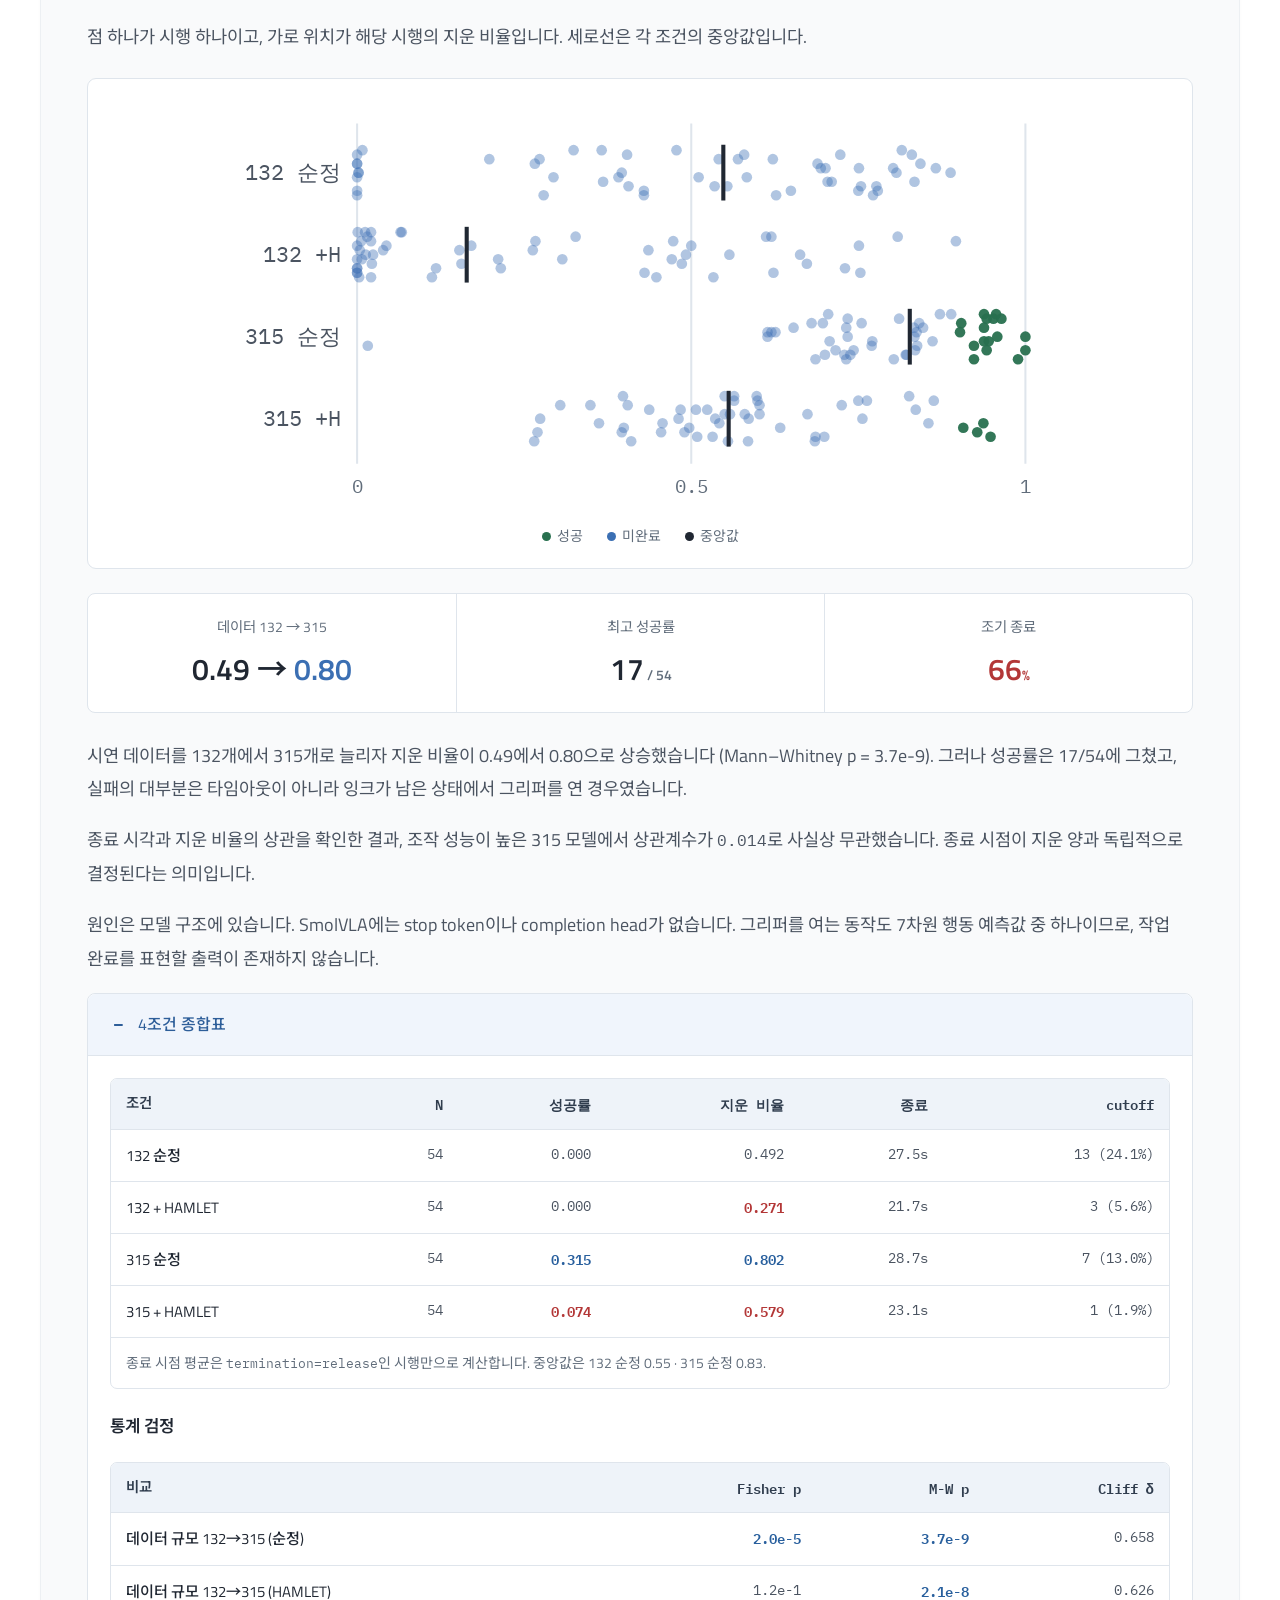
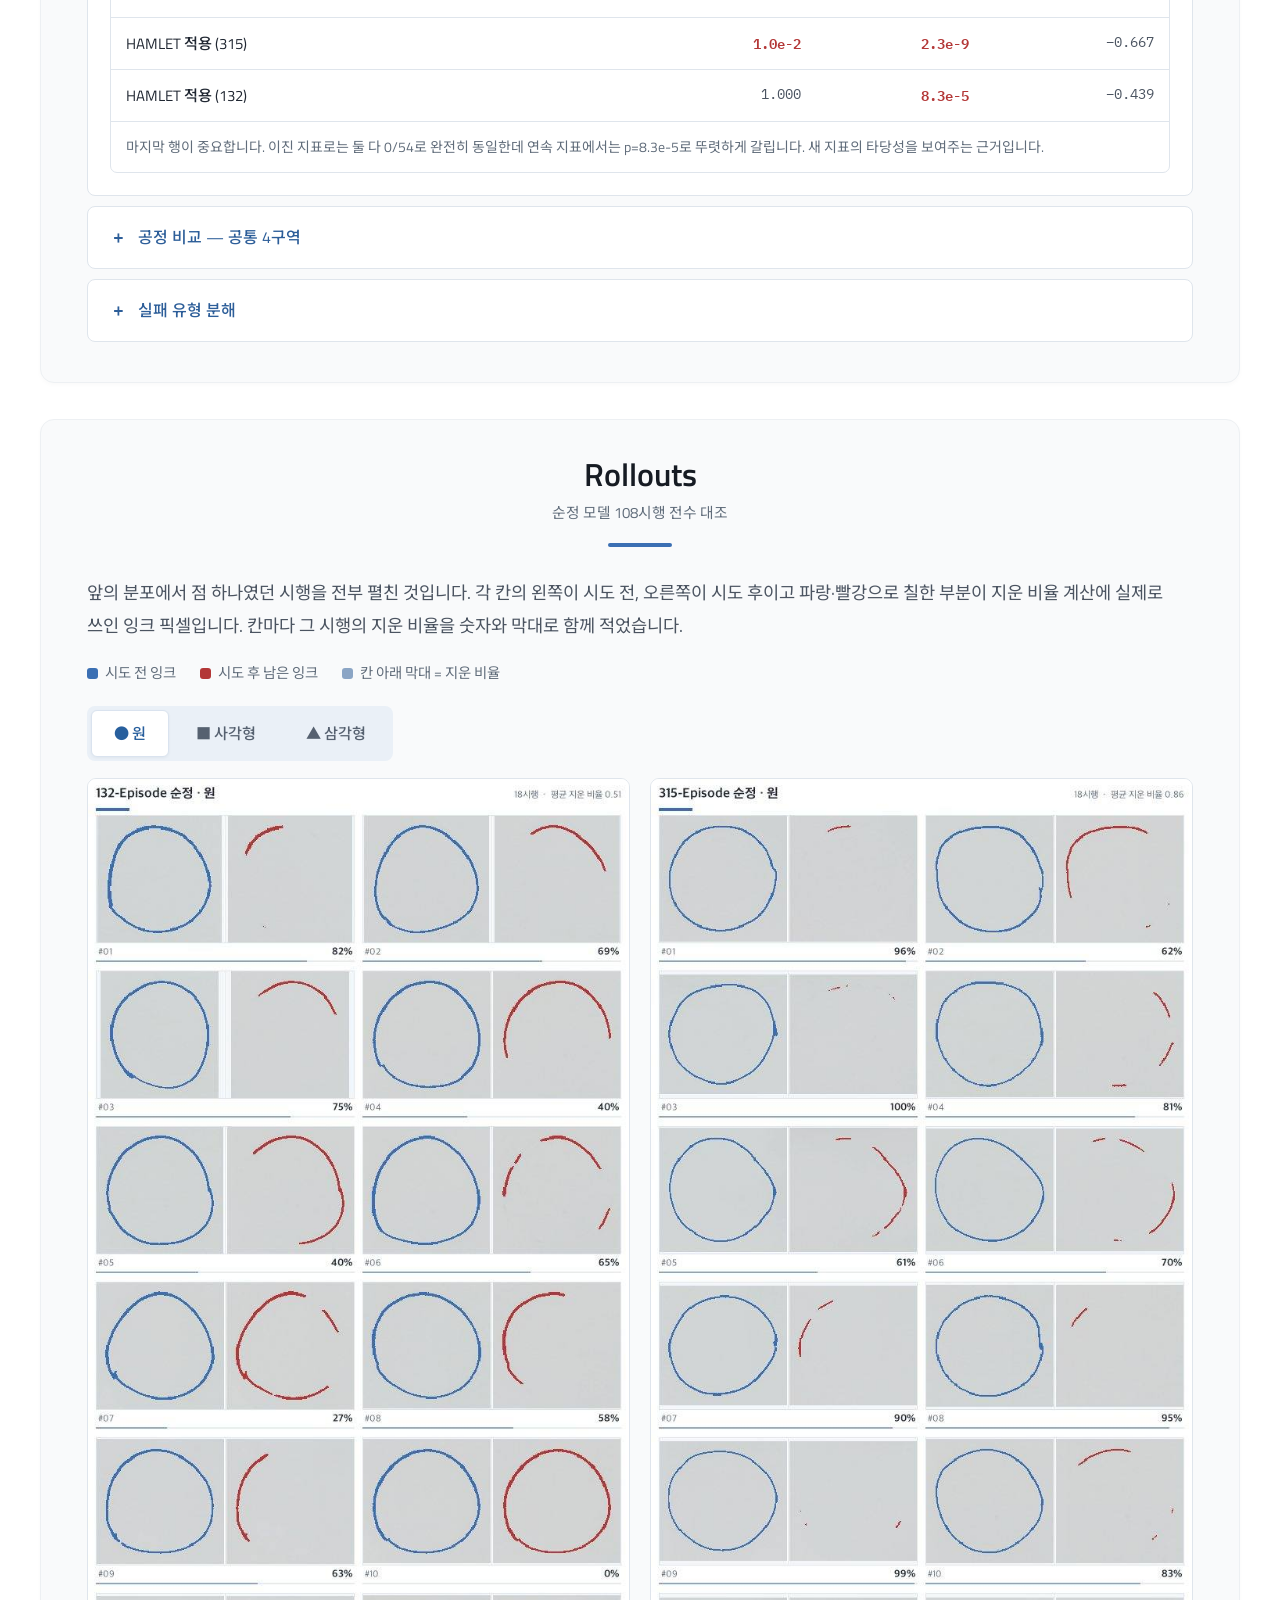
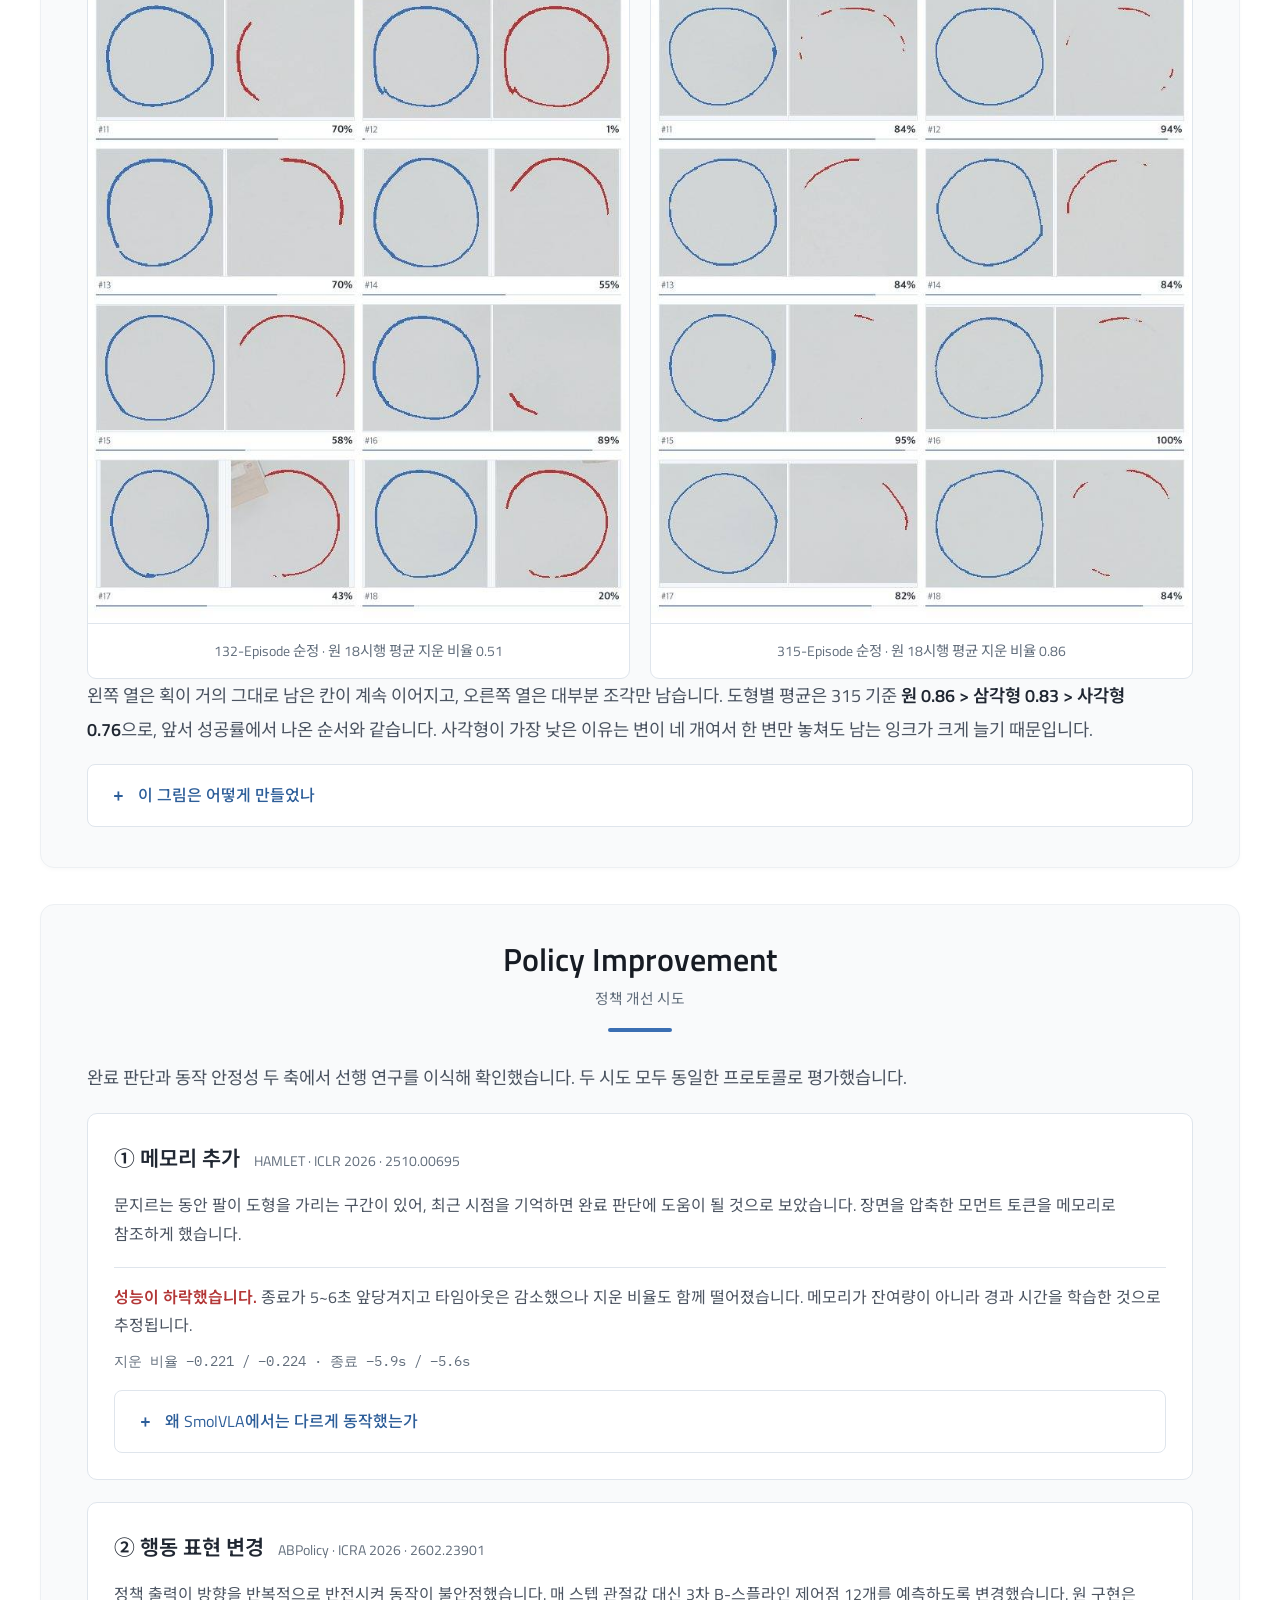
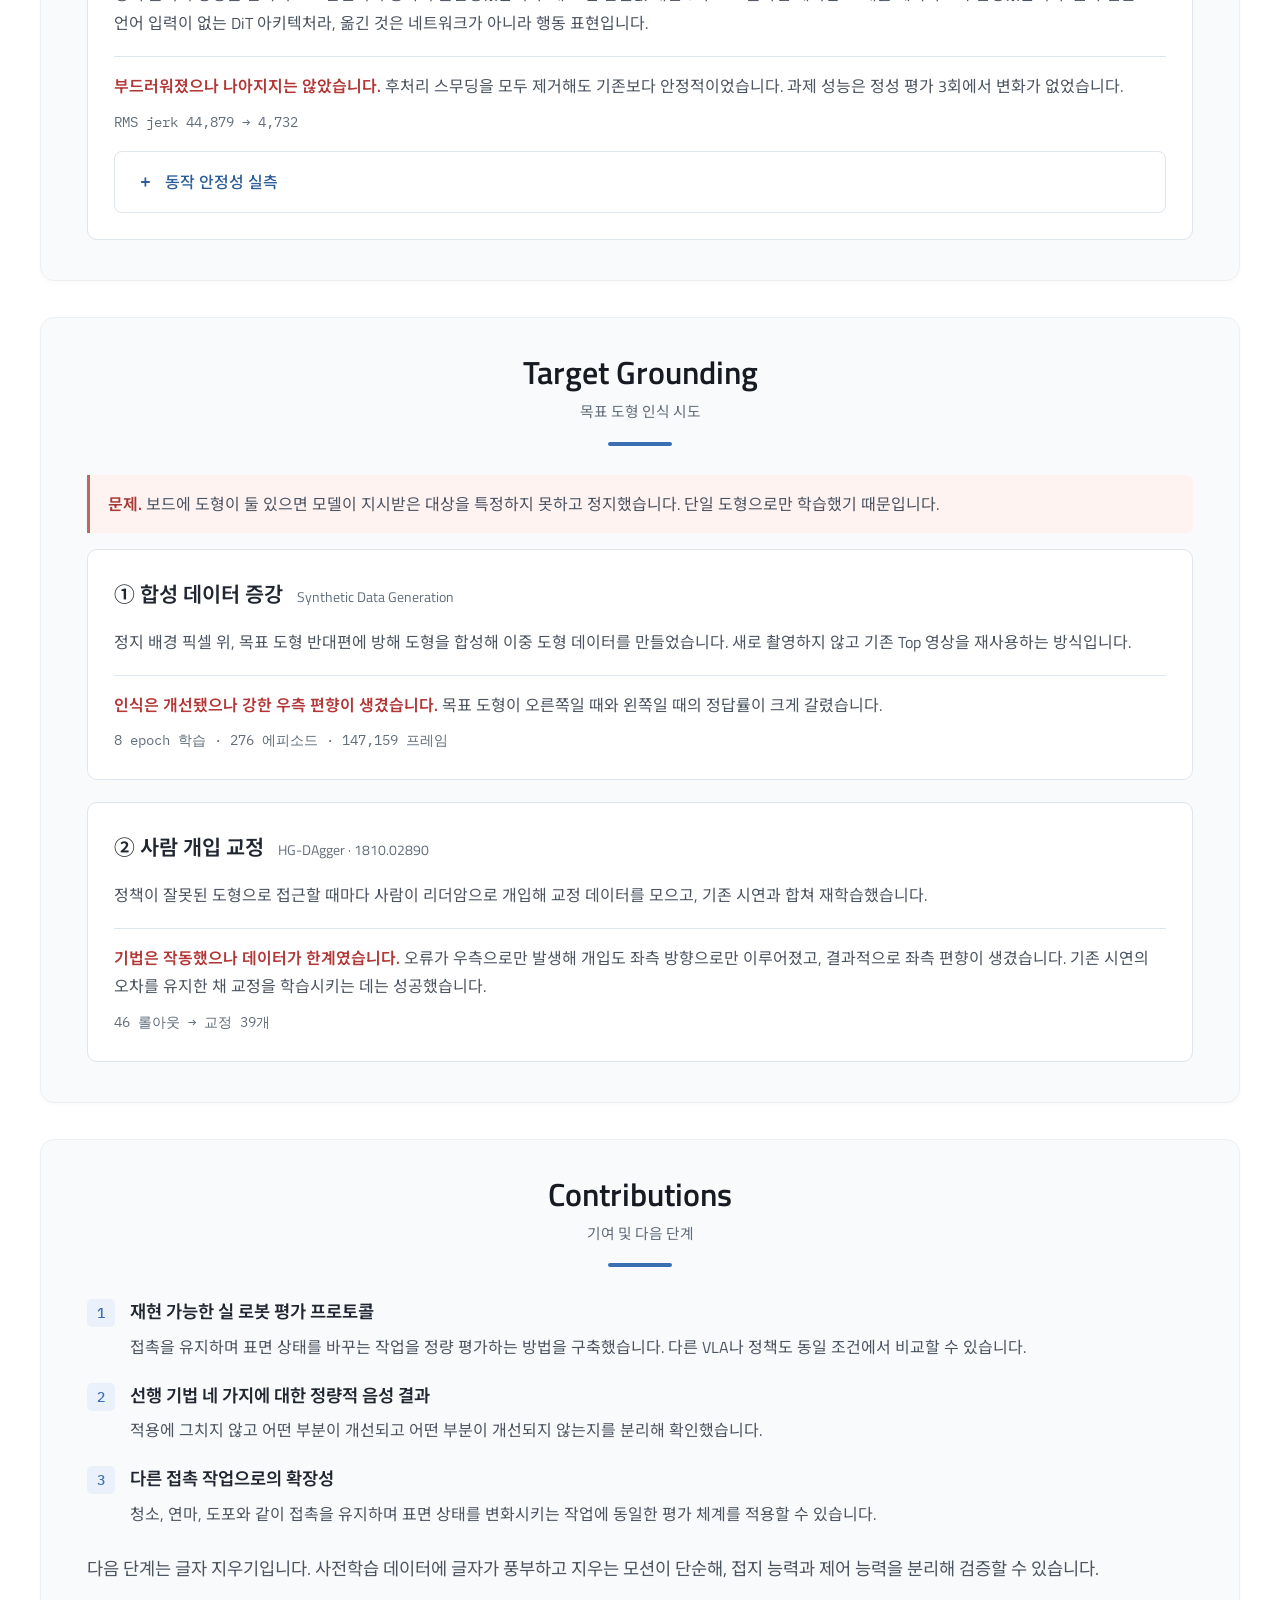
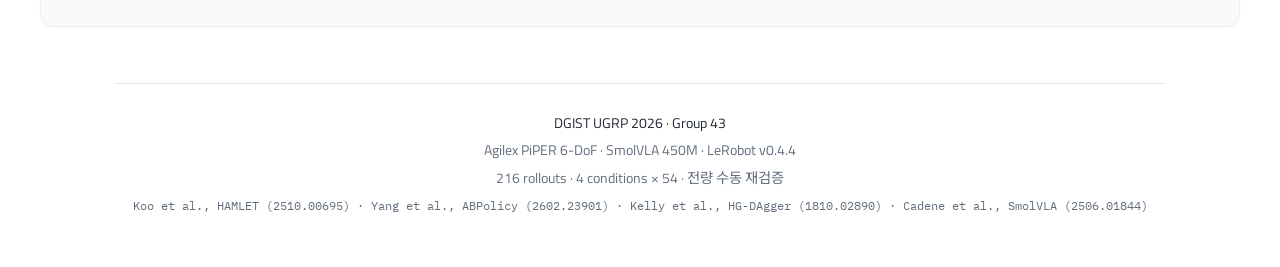
==== commit a3c41291: "preview: 폰·태블릿·PC 세 단계로 분리 태블릿(641~1024px)이 폰과 같은 취급을 받아 전후 비교 이미지가 한 열로 내려가고 있었다. 표는 표로 두고, 여백을 폰과 " ====
--- a/preview/index.html
+++ b/preview/index.html
@@ -13,7 +13,7 @@
 <script src="script.js" defer></script>
 </head>
 <body>
-<div style="background:#3b6fb3;color:#fff;text-align:center;padding:7px 12px;font:600 .85rem system-ui,sans-serif">PREVIEW — 모바일 우선 시험본 (실제 페이지 아님)</div>
+<div style="background:#3b6fb3;color:#fff;text-align:center;padding:7px 12px;font:600 .85rem system-ui,sans-serif">PREVIEW — 폰·태블릿·PC 분리 시험본 (실제 페이지 아님)</div>
 <a class="skip-link" href="#abstract">본문으로 건너뛰기</a>
 <main class="page"><header class="project-header">
   <h1>Evaluating and Improving VLA<br class="desktop-break"> on a Shape-Erasing Task</h1>
--- a/preview/style.css
+++ b/preview/style.css
@@ -303,3 +303,24 @@
   td.n { font-size: .82rem; }
   caption { padding: 11px 8px; font-size: .84rem; }
 }
+
+/* ---------- 태블릿 (641–1024px) ----------
+   폰의 카드형도, PC의 넓은 여백도 맞지 않는 구간이다.
+   표는 표로 두되 좌우 여백을 줄여 본문 폭을 확보한다 */
+@media (min-width: 641px) and (max-width: 1024px) {
+  .page { width: calc(100% - 48px); }
+  .project-header { padding-top: 52px; }
+  .paper-section { padding: 30px 34px 34px; margin: 30px 0; }
+  .section-heading h2 { font-size: 1.85rem; }
+  .paper-section > p { font-size: 1.05rem; line-height: 1.85; }
+  .dbody { padding: 20px; }
+  .tldr { padding: 18px 22px; }
+  .tldr p { font-size: 1.08rem; }
+  /* 잉크 계산식 한 줄이 19px 삐져나온다. 분철이 안 되는 수식이라 글자를 줄여 맞춘다 */
+  .eq { font-size: .86rem; }
+}
+/* 전후 비교 이미지는 나란히 놓아야 대조가 된다.
+   800px 이하 규칙이 한 열로 내리는 것을 태블릿 폭에서 되돌린다 */
+@media (min-width: 700px) and (max-width: 1024px) {
+  .shots { grid-template-columns: repeat(2, minmax(0, 1fr)); gap: 16px; }
+}
